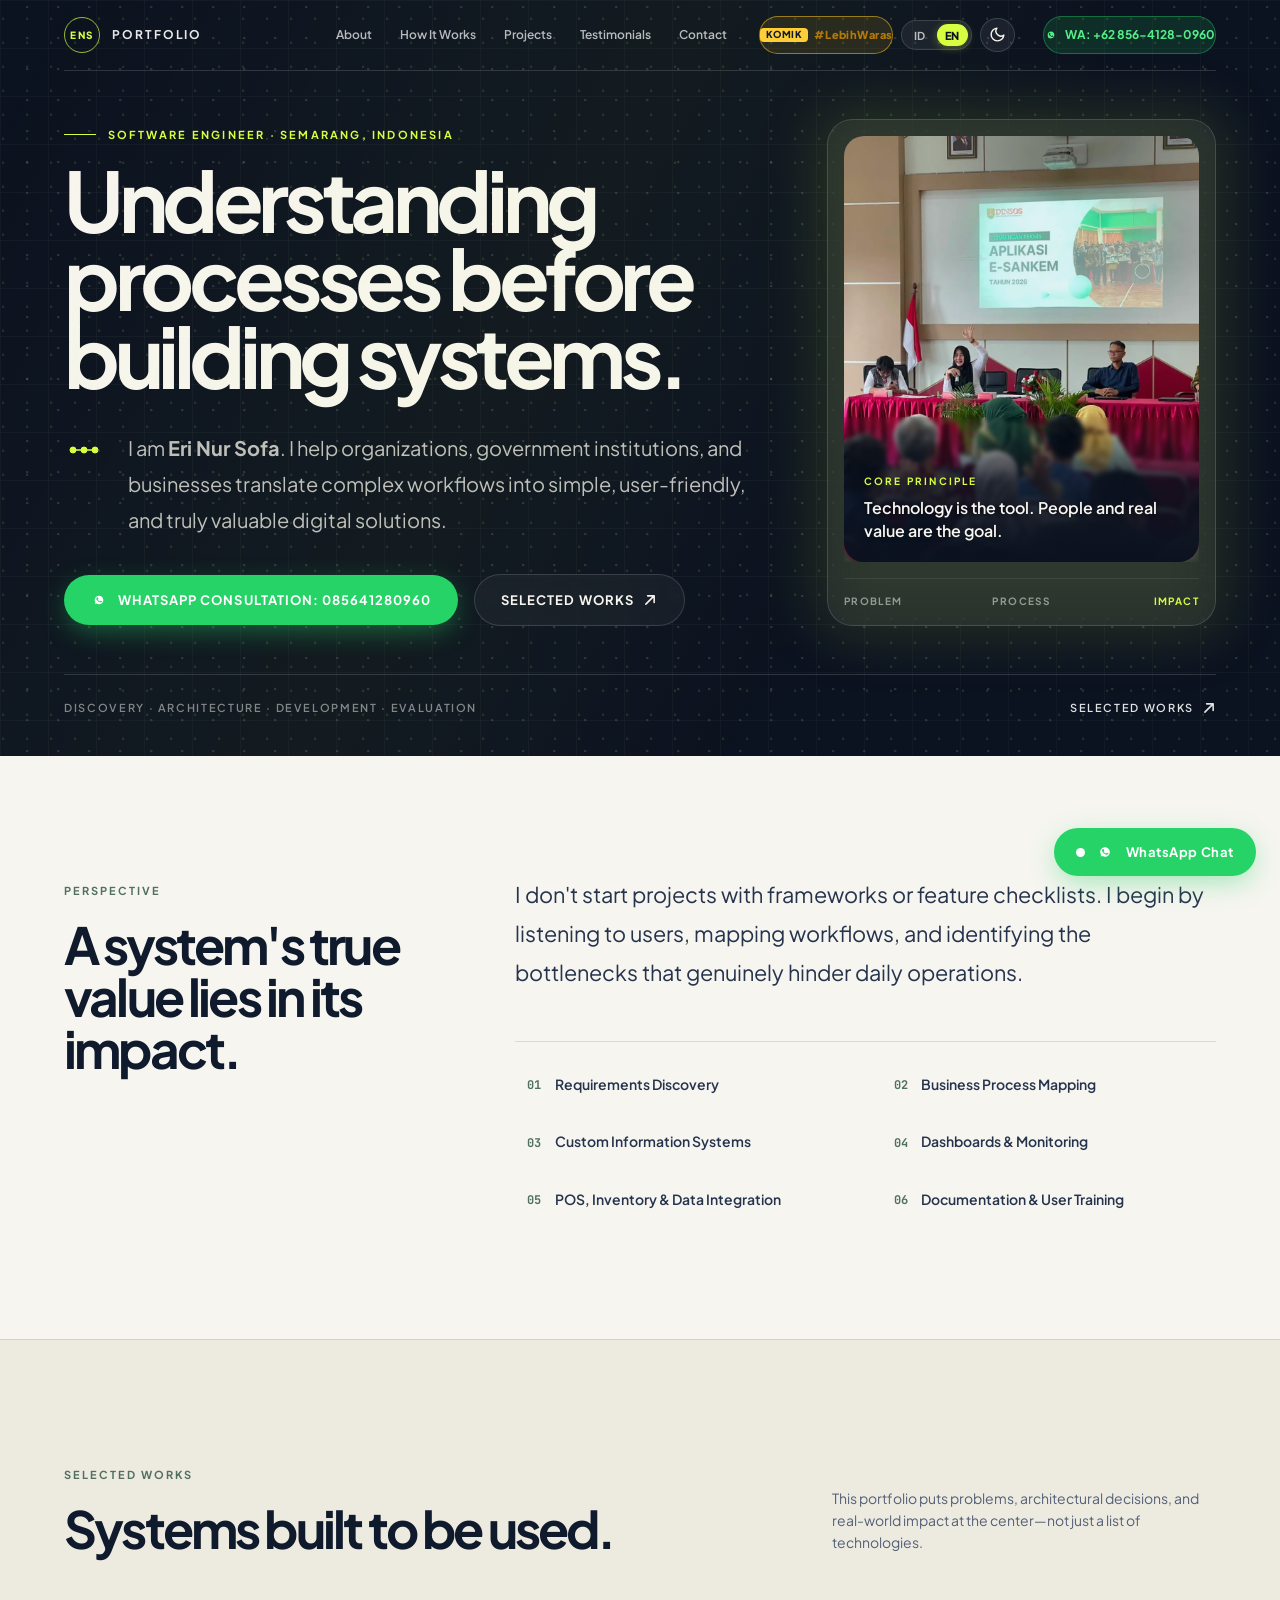
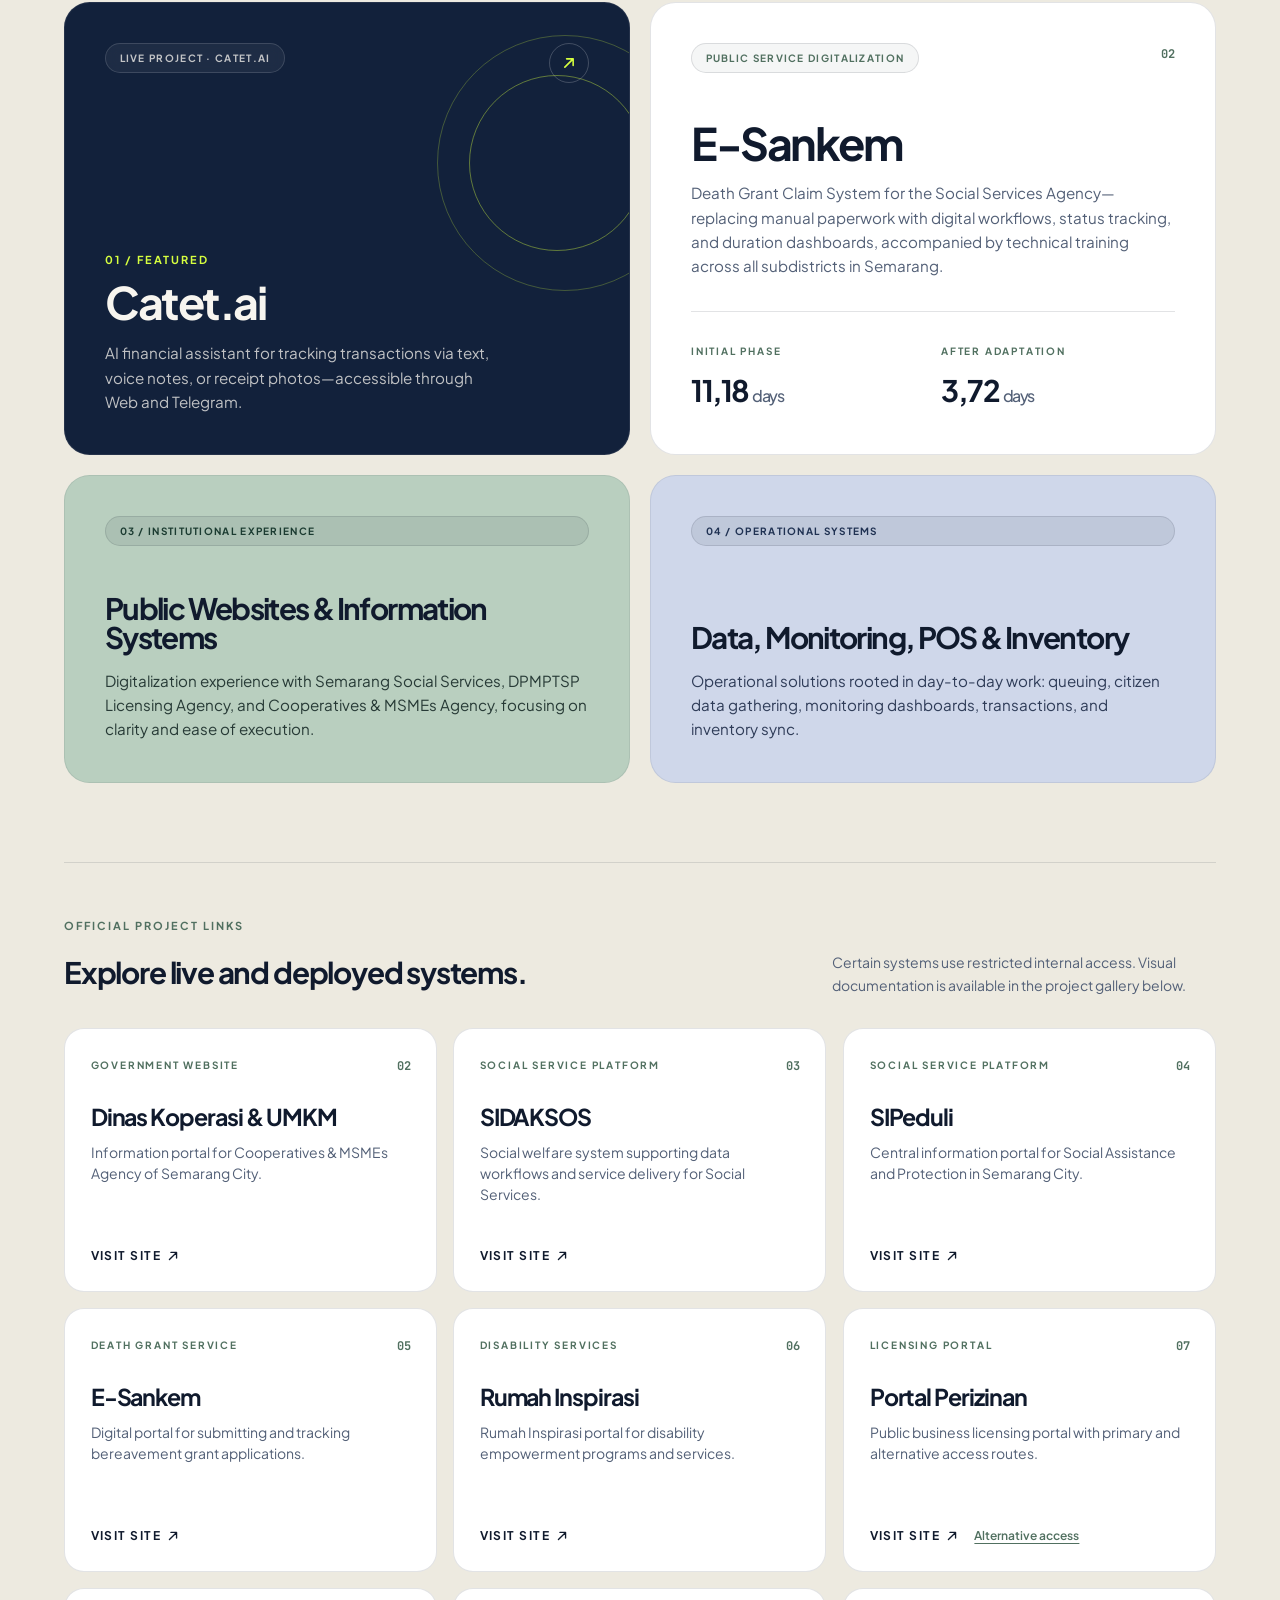
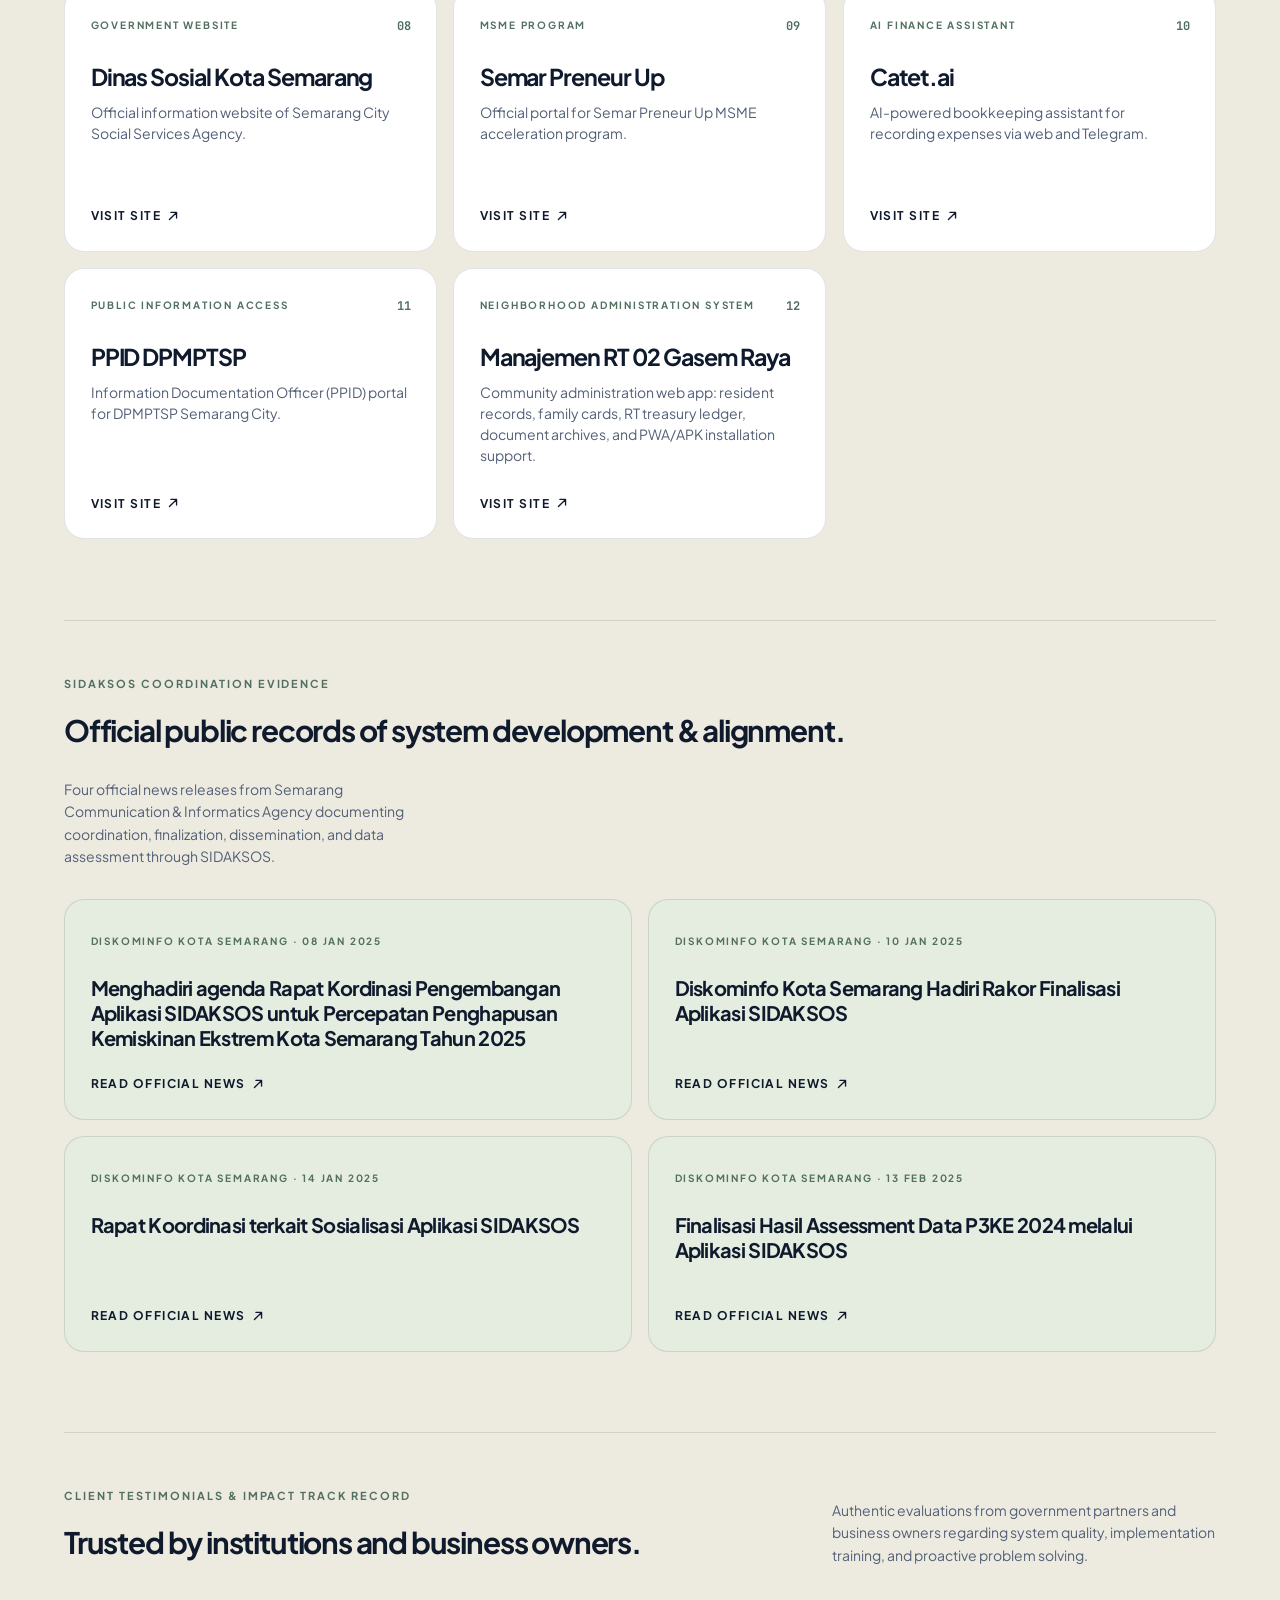
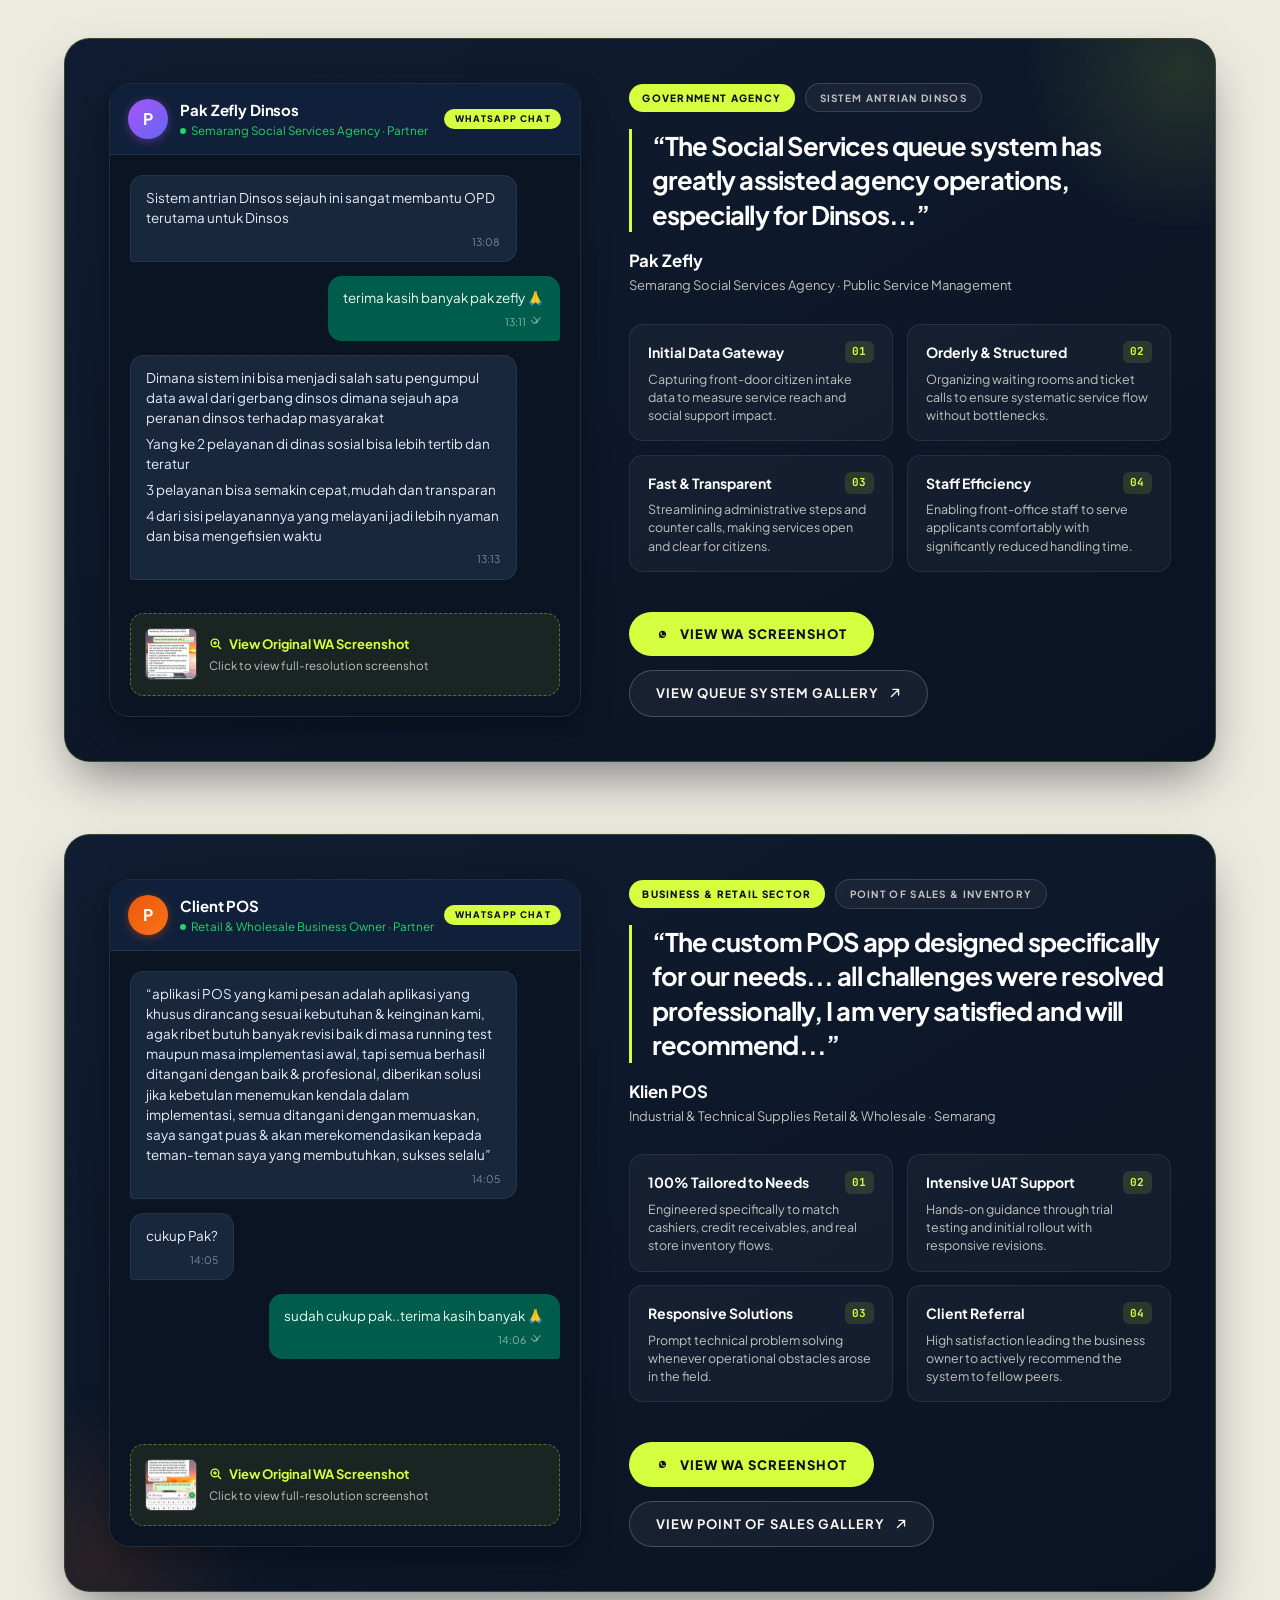
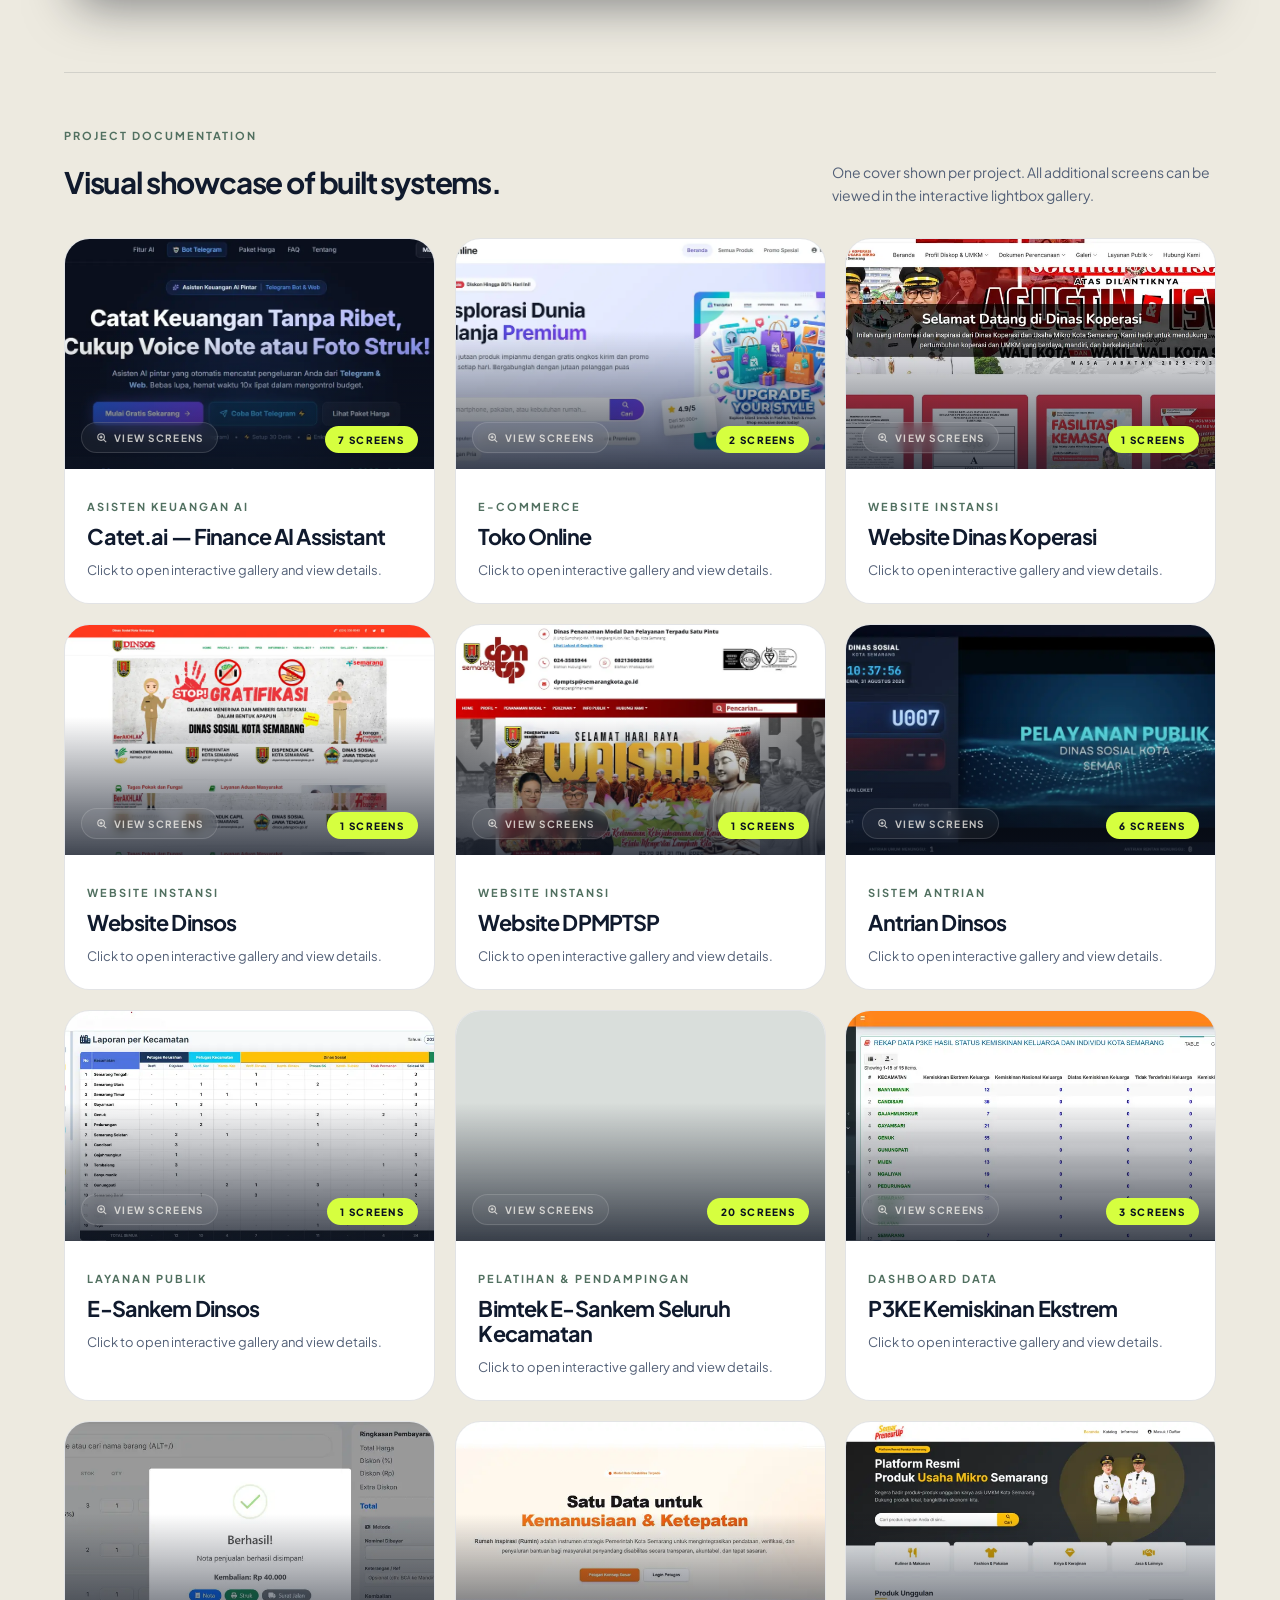
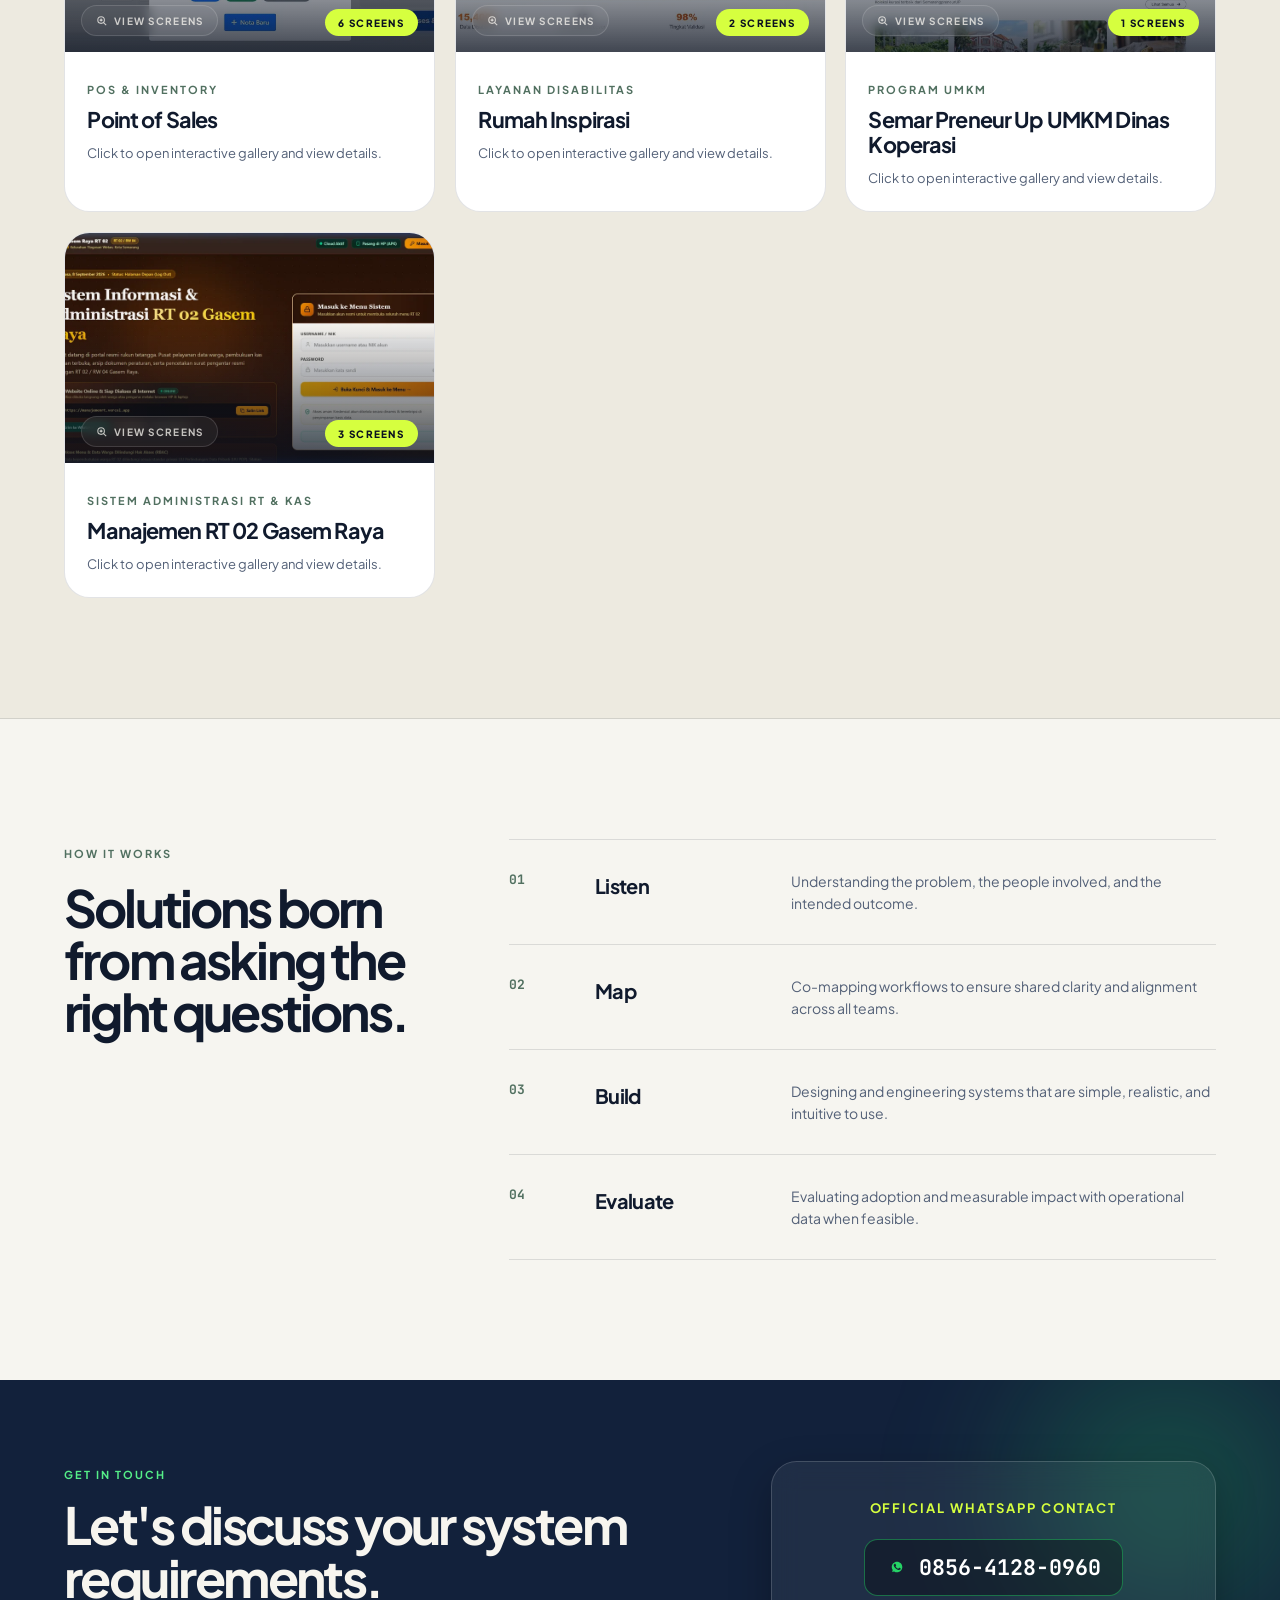
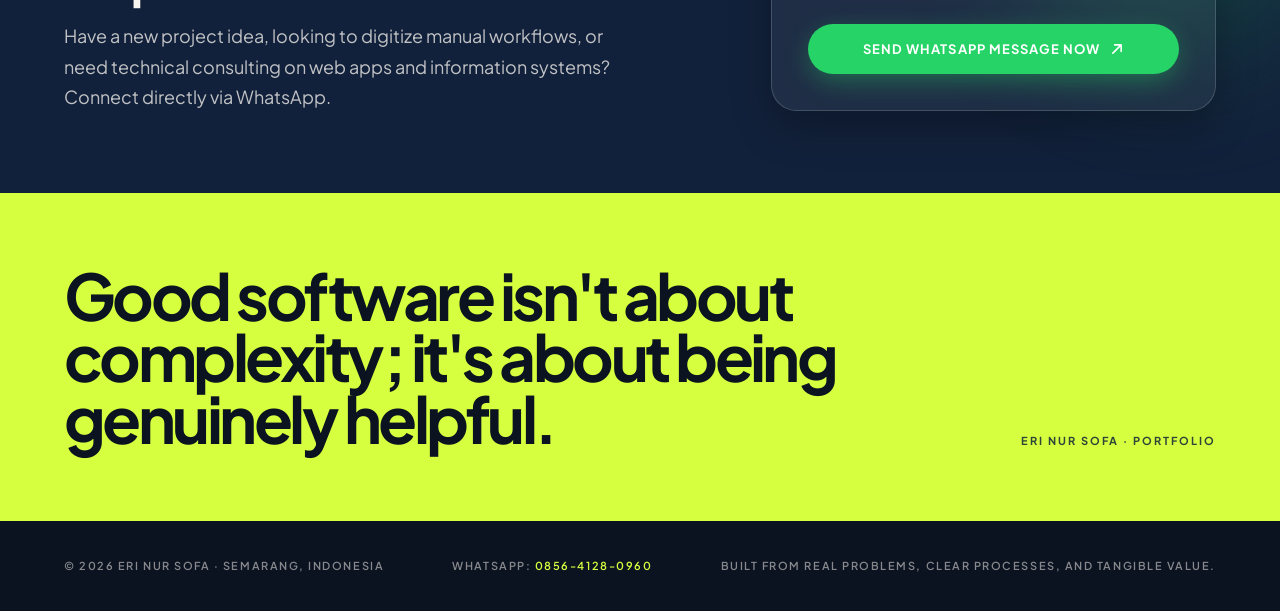
==== index.html @ 29d3915f "feat: tambahkan desain kedua tema komik editorial Si Mager x Si Waras dan navigasi switcher" ====
<!DOCTYPE html>
<html lang="id">
<head>
  <meta charset="UTF-8">
  <meta name="viewport" content="width=device-width, initial-scale=1.0">
  <title>Eri Nur Sofa — Portfolio | Software Engineer Semarang</title>
  <meta name="description" content="Portfolio Eri Nur Sofa — Software Engineer di Semarang. Membantu organisasi, instansi, dan pelaku usaha membangun sistem informasi, website publik, dashboard monitoring, dan POS.">
  <meta name="keywords" content="Eri Nur Sofa, Software Engineer Semarang, Web Developer Semarang, Sistem Informasi, Portofolio Developer, Konsultan IT Semarang">
  <meta name="author" content="Eri Nur Sofa">
  <meta name="robots" content="index, follow">
  <meta name="theme-color" content="#0b1220">
  <link rel="canonical" href="https://eri-portfolio.local/">
  <link rel="alternate" hreflang="id" href="https://eri-portfolio.local/">
  <link rel="alternate" hreflang="en" href="https://eri-portfolio.local/#lang-en">
  <link rel="alternate" hreflang="x-default" href="https://eri-portfolio.local/">
  
  <!-- Open Graph / Facebook / WhatsApp Preview -->
  <meta property="og:type" content="website">
  <meta property="og:site_name" content="Eri Nur Sofa Portfolio">
  <meta property="og:url" content="https://eri-portfolio.local/">
  <meta property="og:title" content="Eri Nur Sofa — Portfolio | Software Engineer Semarang">
  <meta property="og:description" content="Memahami proses sebelum membangun sistem. Solusi digital yang sederhana, realistis, dan bermanfaat.">
  <meta property="og:image" content="images/og-preview.png">
  <meta property="og:image:type" content="image/png">
  <meta property="og:image:width" content="1200">
  <meta property="og:image:height" content="630">
  <meta property="og:image:alt" content="Preview Portfolio Eri Nur Sofa — Software Engineer Semarang">
  <meta property="og:locale" content="id_ID">
  <meta property="og:locale:alternate" content="en_US">

  <!-- Twitter Card -->
  <meta name="twitter:card" content="summary_large_image">
  <meta name="twitter:title" content="Eri Nur Sofa — Portfolio | Software Engineer Semarang">
  <meta name="twitter:description" content="Memahami proses sebelum membangun sistem. Solusi digital yang sederhana, realistis, dan bermanfaat.">
  <meta name="twitter:image" content="images/og-preview.png">
  <meta name="twitter:image:alt" content="Preview Portfolio Eri Nur Sofa — Software Engineer Semarang">

  <!-- Favicon -->
  <link rel="icon" type="image/svg+xml" href="favicon.svg">

  <!-- Google Fonts: Plus Jakarta Sans & JetBrains Mono with font-display swap -->
  <link rel="preconnect" href="https://fonts.googleapis.com">
  <link rel="preconnect" href="https://fonts.gstatic.com" crossorigin>
  <link href="https://fonts.googleapis.com/css2?family=JetBrains+Mono:wght@500;600;700&family=Plus+Jakarta+Sans:ital,wght@0,400;0,500;0,600;0,700;0,800;1,400&display=swap" rel="stylesheet">
  
  <!-- Preload Critical Hero Image for Instant LCP -->
  <link rel="preload" as="image" href="images/projects/bimtek-esankem-2026-06-04-01.webp" fetchpriority="high">

  <!-- Schema.org JSON-LD Structured Data for High Ranking SEO & Local Pack -->
  <script type="application/ld+json">
  {
    "@context": "https://schema.org",
    "@graph": [
      {
        "@type": "Person",
        "@id": "https://eri-portfolio.local/#person",
        "name": "Eri Nur Sofa",
        "jobTitle": "Software Engineer",
        "telephone": "+6285641280960",
        "url": "https://eri-portfolio.local/",
        "image": "images/og-preview.png",
        "address": {
          "@type": "PostalAddress",
          "addressLocality": "Semarang",
          "addressRegion": "Jawa Tengah",
          "addressCountry": "ID"
        },
        "description": "Software engineer yang membantu organisasi, instansi, dan pelaku usaha menerjemahkan proses kerja menjadi solusi digital yang sederhana, mudah digunakan, dan bermanfaat.",
        "knowsAbout": [
          "Requirements Discovery",
          "Business Process Mapping",
          "Custom Information Systems",
          "Dashboards & Monitoring",
          "POS, Inventory & Data Integration",
          "Public Sector Digitalization"
        ]
      },
      {
        "@type": "ProfessionalService",
        "@id": "https://eri-portfolio.local/#service",
        "name": "Eri Nur Sofa — Software Engineer & IT Consultant",
        "url": "https://eri-portfolio.local/",
        "telephone": "+6285641280960",
        "priceRange": "$$",
        "address": {
          "@type": "PostalAddress",
          "addressLocality": "Semarang",
          "addressRegion": "Jawa Tengah",
          "addressCountry": "ID"
        },
        "geo": {
          "@type": "GeoCoordinates",
          "latitude": "-6.966667",
          "longitude": "110.416664"
        },
        "areaServed": [
          {
            "@type": "City",
            "name": "Semarang"
          },
          {
            "@type": "Country",
            "name": "Indonesia"
          }
        ],
        "hasOfferCatalog": {
          "@type": "OfferCatalog",
          "name": "Software Engineering Services",
          "itemListElement": [
            {
              "@type": "Offer",
              "itemOffered": {
                "@type": "Service",
                "name": "Custom Information Systems & Public Web Portals"
              }
            },
            {
              "@type": "Offer",
              "itemOffered": {
                "@type": "Service",
                "name": "Point of Sales & Inventory Management Systems"
              }
            },
            {
              "@type": "Offer",
              "itemOffered": {
                "@type": "Service",
                "name": "AI Integration & Workflow Automation"
              }
            }
          ]
        }
      }
    ]
  }
  </script>

  <!-- Stylesheet -->
  <link rel="stylesheet" href="css/style.css">
</head>
<body id="top">

  <!-- Accessibility Skip Link -->
  <a href="#main-content" class="skip-link">Lewati ke konten utama</a>

  <!-- Top Scroll Progress Bar -->
  <div id="scrollProgressBar" class="scroll-progress-bar" aria-hidden="true"></div>

  <!-- ========================================================================
       HERO SECTION
       ======================================================================== -->
  <header class="hero">
    <div class="hero-grain"></div>
    <div class="container">
      
      <!-- Top Navigation -->
      <div class="site-header">
        <a href="#top" class="brand" aria-label="Beranda Portfolio Eri Nur Sofa">
          <span class="brand-badge">ENS</span>
          <span class="brand-name">PORTFOLIO</span>
        </a>
        <nav class="nav-links" aria-label="Navigasi Utama">
          <a href="#tentang" data-i18n="nav.about">Tentang</a>
          <a href="#cara-kerja" data-i18n="nav.how">Cara kerja</a>
          <a href="#karya" data-i18n="nav.works">Karya</a>
          <a href="#testimoni" data-i18n="nav.testimonials">Testimoni</a>
          <a href="#kontak" data-i18n="nav.contact">Kontak</a>

          <!-- Header Controls: Language Switcher & Dark/Light Theme Toggle -->
          <div class="header-controls">
            <!-- Comic Edition Pill Link -->
            <a href="index2.html" class="comic-switch-pill" title="Beralih ke Desain Edisi Komik (#LebihWarasPakaiSistem)">
              <span class="comic-pill-badge">KOMIK</span>
              <span>#LebihWaras</span>
            </a>

            <!-- Language Switcher -->
            <div class="lang-switch-pill" role="group" aria-label="Pilihan Bahasa / Language Selection">
              <button type="button" class="lang-btn active" data-lang="id" aria-pressed="true" title="Bahasa Indonesia">ID</button>
              <button type="button" class="lang-btn" data-lang="en" aria-pressed="false" title="English">EN</button>
            </div>

            <!-- Theme Toggle Button -->
            <button type="button" id="themeToggleBtn" class="theme-toggle-btn" aria-label="Beralih ke mode gelap (Dark Mode)" title="Switch Theme">
              <svg width="17" height="17" viewBox="0 0 24 24" fill="none" stroke="currentColor" stroke-width="2" stroke-linecap="round" stroke-linejoin="round" aria-hidden="true">
                <path d="M21 12.79A9 9 0 1 1 11.21 3 7 7 0 0 0 21 12.79z"></path>
              </svg>
            </button>
          </div>

          <a href="https://wa.me/6285641280960?text=Halo%20Mas%20Eri%2C%20saya%20ingin%20berdiskusi%20tentang%20proyek." target="_blank" rel="noopener noreferrer" class="nav-wa-pill" aria-label="Chat WhatsApp 0856-4128-0960">
            <svg width="14" height="14" viewBox="0 0 24 24" fill="currentColor" aria-hidden="true">
              <path d="M12.031 6.172c-3.181 0-5.767 2.586-5.768 5.766-.001 1.298.38 2.27 1.019 3.287l-.582 2.128 2.182-.573c.976.58 2.028.928 3.149.929 3.182 0 5.767-2.587 5.768-5.766.001-3.187-2.575-5.771-5.768-5.771zm3.392 8.244c-.144.405-.837.774-1.17.824-.312.045-.694.067-2.127-.527-1.745-.724-2.883-2.493-2.97-2.609-.086-.115-.71-1.002-.71-1.921 0-.918.47-1.37.643-1.558.174-.187.378-.235.505-.235.127 0 .254.002.366.007.119.006.278-.045.435.333.16.386.549 1.341.597 1.439.048.098.08.213.016.34-.064.127-.096.206-.191.317-.095.112-.2.249-.286.334-.096.096-.196.2-.084.392.112.193.498.823 1.069 1.332.735.655 1.355.858 1.547.954.192.096.304.08.417-.048.112-.128.481-.56.609-.752.127-.193.255-.16.43-.096.175.064 1.112.524 1.303.62.191.096.318.143.366.223.048.079.048.461-.096.866z"/>
            </svg>
            <span class="nav-wa-text-full" data-i18n="nav.wa_full">WA: 0856-4128-0960</span>
            <span class="nav-wa-text-short" data-i18n="nav.wa_short">WA</span>
          </a>
        </nav>
      </div>

      <!-- Hero Main Content -->
      <div class="hero-grid">
        <div class="hero-content">
          <p class="hero-subtitle">
            <span class="hero-subtitle-line" aria-hidden="true"></span>
            <span data-i18n="hero.subtitle">Software engineer · Semarang, Indonesia</span>
          </p>
          <h1 class="hero-title" data-i18n="hero.title">
            Memahami proses sebelum membangun sistem.
          </h1>
          <div class="hero-lead-row">
            <svg class="dot-mark" viewBox="0 0 40 40" fill="none" stroke="currentColor" aria-hidden="true">
              <path d="M7 20h26" stroke-width="1.5" />
              <circle cx="9" cy="20" fill="currentColor" r="3" />
              <circle cx="20" cy="20" fill="currentColor" r="3" />
              <circle cx="31" cy="20" fill="currentColor" r="3" />
            </svg>
            <p class="hero-desc" data-i18n="hero.desc">
              Saya <strong>Eri Nur Sofa</strong>. Saya membantu organisasi, instansi, dan pelaku usaha
              menerjemahkan proses kerja menjadi solusi digital yang sederhana, mudah
              digunakan, dan benar-benar bermanfaat.
            </p>
          </div>

          <!-- CTAs -->
          <div class="hero-actions">
            <a href="https://wa.me/6285641280960?text=Halo%20Mas%20Eri%2C%20saya%20ingin%20konsultasi%20mengenai%20kebutuhan%20sistem%20aplikasi." target="_blank" rel="noopener noreferrer" class="btn btn-wa" aria-label="Konsultasi WhatsApp">
              <svg width="18" height="18" viewBox="0 0 24 24" fill="currentColor" aria-hidden="true">
                <path d="M12.031 6.172c-3.181 0-5.767 2.586-5.768 5.766-.001 1.298.38 2.27 1.019 3.287l-.582 2.128 2.182-.573c.976.58 2.028.928 3.149.929 3.182 0 5.767-2.587 5.768-5.766.001-3.187-2.575-5.771-5.768-5.771zm3.392 8.244c-.144.405-.837.774-1.17.824-.312.045-.694.067-2.127-.527-1.745-.724-2.883-2.493-2.97-2.609-.086-.115-.71-1.002-.71-1.921 0-.918.47-1.37.643-1.558.174-.187.378-.235.505-.235.127 0 .254.002.366.007.119.006.278-.045.435.333.16.386.549 1.341.597 1.439.048.098.08.213.016.34-.064.127-.096.206-.191.317-.095.112-.2.249-.286.334-.096.096-.196.2-.084.392.112.193.498.823 1.069 1.332.735.655 1.355.858 1.547.954.192.096.304.08.417-.048.112-.128.481-.56.609-.752.127-.193.255-.16.43-.096.175.064 1.112.524 1.303.62.191.096.318.143.366.223.048.079.048.461-.096.866z"/>
              </svg>
              <span data-i18n="hero.btn_wa">Konsultasi WhatsApp: 085641280960</span>
            </a>
            <a href="#karya" class="btn btn-outline">
              <span data-i18n="hero.btn_works">Pilihan Karya</span>
              <svg width="14" height="14" viewBox="0 0 16 16" fill="none" stroke="currentColor" stroke-width="1.8" aria-hidden="true">
                <path d="M3.25 12.75 12.75 3.25M5.25 3.25h7.5v7.5" stroke-linecap="round" stroke-linejoin="round"/>
              </svg>
            </a>
          </div>
        </div>

        <!-- Aside Principle Card -->
        <aside class="hero-aside">
          <div class="hero-glow"></div>
          <div class="hero-card">
            <div class="hero-card-img-wrapper">
              <img src="images/projects/bimtek-esankem-2026-06-04-01.webp" alt="Dokumentasi bimbingan teknis dan pendampingan implementasi sistem di kecamatan Kota Semarang" class="hero-card-img" width="400" height="480" fetchpriority="high">
              <div class="hero-card-overlay">
                <p class="hero-card-tag" data-i18n="hero.card_tag">Prinsip kerja</p>
                <p class="hero-card-quote" data-i18n="hero.card_quote">Teknologi adalah alat. Manusia dan manfaat adalah tujuan.</p>
              </div>
            </div>
            <div class="hero-card-footer">
              <span data-i18n="hero.card_footer_1">Masalah</span>
              <span data-i18n="hero.card_footer_2">Proses</span>
              <span data-i18n="hero.card_footer_3">Manfaat</span>
            </div>
          </div>
        </aside>
      </div>

      <!-- Hero Bottom Bar -->
      <div class="hero-bar">
        <span data-i18n="hero.bottom_bar">Discovery · Perancangan · Pengembangan · Evaluasi</span>
        <a href="#karya">
          <span data-i18n="hero.btn_works">Pilihan karya</span>
          <svg width="14" height="14" viewBox="0 0 16 16" fill="none" stroke="currentColor" stroke-width="1.8" aria-hidden="true">
            <path d="M3.25 12.75 12.75 3.25M5.25 3.25h7.5v7.5" stroke-linecap="round" stroke-linejoin="round"/>
          </svg>
        </a>
      </div>

    </div>
  </header>

  <main id="main-content">
    <!-- ========================================================================
         TENTANG SECTION
         ======================================================================== -->
    <section id="tentang" class="section-about">
      <div class="container">
        <div class="about-grid">
          <div class="reveal">
            <span class="eyebrow" data-i18n="about.eyebrow">Cara pandang</span>
            <h2 class="section-title" data-i18n="about.title">Nilai sistem ada pada manfaatnya.</h2>
          </div>
          <div class="reveal delay-100">
            <p class="about-lead" data-i18n="about.lead">
              Saya tidak memulai proyek dari framework atau daftar fitur. Saya memulai dengan
              mendengarkan pengguna, memahami alur kerja, dan mencari titik yang benar-benar
              menghambat pekerjaan.
            </p>
            <div class="disciplines-grid">
              <div class="discipline-item">
                <span class="discipline-num">01</span>
                <span class="discipline-text" data-i18n="about.d1">Discovery kebutuhan</span>
              </div>
              <div class="discipline-item">
                <span class="discipline-num">02</span>
                <span class="discipline-text" data-i18n="about.d2">Pemetaan proses bisnis</span>
              </div>
              <div class="discipline-item">
                <span class="discipline-num">03</span>
                <span class="discipline-text" data-i18n="about.d3">Sistem informasi custom</span>
              </div>
              <div class="discipline-item">
                <span class="discipline-num">04</span>
                <span class="discipline-text" data-i18n="about.d4">Dashboard & monitoring</span>
              </div>
              <div class="discipline-item">
                <span class="discipline-num">05</span>
                <span class="discipline-text" data-i18n="about.d5">POS, inventory & integrasi data</span>
              </div>
              <div class="discipline-item">
                <span class="discipline-num">06</span>
                <span class="discipline-text" data-i18n="about.d6">Dokumentasi & pendampingan</span>
              </div>
            </div>
          </div>
        </div>
      </div>
    </section>

    <!-- ========================================================================
         KARYA SECTION
         ======================================================================== -->
    <section id="karya" class="section-karya">
      <div class="container">
        
        <!-- Section Header -->
        <div class="karya-header reveal">
          <div>
            <span class="eyebrow" data-i18n="works.eyebrow">Pilihan karya</span>
            <h2 class="section-title" data-i18n="works.title">Sistem untuk dipakai.</h2>
          </div>
          <p class="karya-header-desc" data-i18n="works.desc">
            Portofolio ini menempatkan masalah, keputusan, dan dampak sebagai cerita utama—bukan
            sekadar daftar teknologi.
          </p>
        </div>

        <!-- Featured 4 Cards -->
        <div class="featured-grid">
          
          <!-- 01 Catet.ai -->
          <a href="https://finance-ai-assistant-wine.vercel.app" target="_blank" rel="noopener noreferrer" class="card-catet reveal">
            <div class="catet-circle-1" aria-hidden="true"></div>
            <div class="catet-circle-2" aria-hidden="true"></div>
            <div style="display: flex; justify-content: space-between; align-items: flex-start; z-index: 2;">
              <span class="tag tag-dark" data-i18n="works.card1_tag">Live project · Catet.ai</span>
              <span class="arrow-circle" aria-hidden="true">
                <svg width="14" height="14" viewBox="0 0 16 16" fill="none" stroke="currentColor" stroke-width="1.8">
                  <path d="M3.25 12.75 12.75 3.25M5.25 3.25h7.5v7.5" stroke-linecap="round" stroke-linejoin="round"/>
                </svg>
              </span>
            </div>
            <div style="z-index: 2; margin-top: 4rem;">
              <span class="eyebrow eyebrow-dark" style="margin-bottom: 0.75rem;">01 / Featured</span>
              <h3 class="card-title">Catet.ai</h3>
              <p style="margin-top: 1rem; color: var(--text-white-muted); font-size: 0.95rem; line-height: 1.6; max-width: 24rem;" data-i18n="works.card1_desc">
                Asisten keuangan AI untuk mencatat transaksi melalui teks, suara, atau foto
                struk—tersedia melalui web dan Telegram.
              </p>
            </div>
          </a>

          <!-- 02 E-Sankem -->
          <article class="card-esankem reveal delay-100">
            <div style="display: flex; justify-content: space-between; align-items: flex-start;">
              <span class="tag tag-light" data-i18n="works.card2_tag">Digitalisasi layanan publik</span>
              <span class="discipline-num">02</span>
            </div>
            <div style="margin-top: 3rem;">
              <h3 class="card-title">E-Sankem</h3>
              <p style="margin-top: 1rem; color: var(--text-dark-muted); font-size: 0.95rem; line-height: 1.6; max-width: 32rem;" data-i18n="works.card2_desc">
                Sistem Santunan Kematian untuk Dinas Sosial—mengganti perpindahan berkas manual
                dengan alur digital, pemantauan status, dan dashboard durasi layanan. Implementasi
                juga didampingi bimbingan teknis untuk seluruh kecamatan di Kota Semarang.
              </p>
            </div>
            <div class="stats-grid">
              <div>
                <p class="eyebrow" style="font-size: 0.625rem;" data-i18n="works.card2_stat1_label">Masa awal</p>
                <p class="stat-val">11,18 <span class="stat-unit" data-i18n="works.card2_stat1_unit">hari</span></p>
              </div>
              <div>
                <p class="eyebrow" style="font-size: 0.625rem;" data-i18n="works.card2_stat2_label">Setelah adaptasi</p>
                <p class="stat-val">3,72 <span class="stat-unit" data-i18n="works.card2_stat2_unit">hari</span></p>
              </div>
            </div>
          </article>

          <!-- 03 Institutional -->
          <article class="card-green reveal delay-200">
            <span class="tag tag-green" data-i18n="works.card3_tag">03 / Pengalaman institusional</span>
            <div style="margin-top: 3rem;">
              <h3 class="card-title" style="font-size: 1.85rem;" data-i18n="works.card3_title">Website & sistem informasi publik</h3>
              <p class="card-green-desc" data-i18n="works.card3_desc">
                Pengalaman digitalisasi bersama Dinas Sosial Kota Semarang, DPMPTSP, dan Dinas
                Koperasi dengan perhatian pada informasi yang jelas serta proses yang mudah
                dijalankan.
              </p>
            </div>
          </article>

          <!-- 04 Operational -->
          <article class="card-blue reveal delay-300">
            <span class="tag tag-blue" data-i18n="works.card4_tag">04 / Sistem operasional</span>
            <div style="margin-top: 3rem;">
              <h3 class="card-title" style="font-size: 1.85rem;" data-i18n="works.card4_title">Data, monitoring, POS & inventory</h3>
              <p class="card-blue-desc" data-i18n="works.card4_desc">
                Ruang kerja yang berangkat dari proses sehari-hari: antrean, pendataan, dashboard
                monitoring, transaksi, stok, dan integrasi data.
              </p>
            </div>
          </article>

        </div>

        <!-- Official Links Grid -->
        <div class="sub-section">
          <div class="karya-header reveal">
            <div>
              <span class="eyebrow" data-i18n="official.eyebrow">Tautan proyek resmi</span>
              <h3 style="font-size: 1.85rem; font-weight: 700; margin-top: 0.75rem; letter-spacing: -0.04em;" data-i18n="official.title">
                Kunjungi sistem yang telah dipublikasikan.
              </h3>
            </div>
            <p class="karya-header-desc" data-i18n="official.desc">
              Sebagian sistem menggunakan pembatasan akses. Bukti visualnya tersedia pada dokumentasi proyek di bawah.
            </p>
          </div>

          <div class="projects-grid">
            
            <article class="project-item reveal">
              <div>
                <div style="display: flex; justify-content: space-between;">
                  <span class="eyebrow" style="font-size: 0.625rem;" data-i18n="official.p1_tag">Website instansi</span>
                  <span class="discipline-num">02</span>
                </div>
                <h4 class="project-item-title">Dinas Koperasi & UMKM</h4>
                <p class="project-item-desc" data-i18n="official.p1_desc">Website informasi Dinas Koperasi dan UMKM Kota Semarang.</p>
              </div>
              <div class="project-links">
                <a href="https://diskopumkm.semarangkota.go.id/" target="_blank" rel="noopener noreferrer" class="link-btn">
                  <span data-i18n="official.open_site">Buka situs</span>
                  <svg width="12" height="12" viewBox="0 0 16 16" fill="none" stroke="currentColor" stroke-width="1.8" aria-hidden="true">
                    <path d="M3.25 12.75 12.75 3.25M5.25 3.25h7.5v7.5" stroke-linecap="round" stroke-linejoin="round"/>
                  </svg>
                </a>
              </div>
            </article>

            <article class="project-item reveal delay-100">
              <div>
                <div style="display: flex; justify-content: space-between;">
                  <span class="eyebrow" style="font-size: 0.625rem;" data-i18n="official.p2_tag">Platform layanan sosial</span>
                  <span class="discipline-num">03</span>
                </div>
                <h4 class="project-item-title">SIDAKSOS</h4>
                <p class="project-item-desc" data-i18n="official.p2_desc">Sistem layanan sosial yang mendukung proses dan informasi Dinas Sosial.</p>
              </div>
              <div class="project-links">
                <a href="https://sidaksos.semarangkota.go.id" target="_blank" rel="noopener noreferrer" class="link-btn">
                  <span data-i18n="official.open_site">Buka situs</span>
                  <svg width="12" height="12" viewBox="0 0 16 16" fill="none" stroke="currentColor" stroke-width="1.8" aria-hidden="true">
                    <path d="M3.25 12.75 12.75 3.25M5.25 3.25h7.5v7.5" stroke-linecap="round" stroke-linejoin="round"/>
                  </svg>
                </a>
              </div>
            </article>

            <article class="project-item reveal delay-200">
              <div>
                <div style="display: flex; justify-content: space-between;">
                  <span class="eyebrow" style="font-size: 0.625rem;" data-i18n="official.p3_tag">Sistem layanan sosial</span>
                  <span class="discipline-num">04</span>
                </div>
                <h4 class="project-item-title">SIPeduli</h4>
                <p class="project-item-desc" data-i18n="official.p3_desc">Portal Sistem Informasi Pelayanan dan Perlindungan Sosial Kota Semarang untuk akses layanan sosial utama.</p>
              </div>
              <div class="project-links">
                <a href="https://sosialmenyapa.semarangkota.go.id" target="_blank" rel="noopener noreferrer" class="link-btn">
                  <span data-i18n="official.open_site">Buka situs</span>
                  <svg width="12" height="12" viewBox="0 0 16 16" fill="none" stroke="currentColor" stroke-width="1.8" aria-hidden="true">
                    <path d="M3.25 12.75 12.75 3.25M5.25 3.25h7.5v7.5" stroke-linecap="round" stroke-linejoin="round"/>
                  </svg>
                </a>
              </div>
            </article>

            <article class="project-item reveal">
              <div>
                <div style="display: flex; justify-content: space-between;">
                  <span class="eyebrow" style="font-size: 0.625rem;" data-i18n="official.p4_tag">Layanan santunan kematian</span>
                  <span class="discipline-num">05</span>
                </div>
                <h4 class="project-item-title">E-Sankem</h4>
                <p class="project-item-desc" data-i18n="official.p4_desc">Portal pengajuan dan pemantauan Santunan Kematian secara digital.</p>
              </div>
              <div class="project-links">
                <a href="https://sidaksos.semarangkota.go.id/sankem" target="_blank" rel="noopener noreferrer" class="link-btn">
                  <span data-i18n="official.open_site">Buka situs</span>
                  <svg width="12" height="12" viewBox="0 0 16 16" fill="none" stroke="currentColor" stroke-width="1.8" aria-hidden="true">
                    <path d="M3.25 12.75 12.75 3.25M5.25 3.25h7.5v7.5" stroke-linecap="round" stroke-linejoin="round"/>
                  </svg>
                </a>
              </div>
            </article>

            <article class="project-item reveal delay-100">
              <div>
                <div style="display: flex; justify-content: space-between;">
                  <span class="eyebrow" style="font-size: 0.625rem;" data-i18n="official.p5_tag">Layanan disabilitas</span>
                  <span class="discipline-num">06</span>
                </div>
                <h4 class="project-item-title">Rumah Inspirasi</h4>
                <p class="project-item-desc" data-i18n="official.p5_desc">Portal Rumah Inspirasi Penyandang Disabilitas.</p>
              </div>
              <div class="project-links">
                <a href="https://sidaksos.semarangkota.go.id/rumahinspirasi" target="_blank" rel="noopener noreferrer" class="link-btn">
                  <span data-i18n="official.open_site">Buka situs</span>
                  <svg width="12" height="12" viewBox="0 0 16 16" fill="none" stroke="currentColor" stroke-width="1.8" aria-hidden="true">
                    <path d="M3.25 12.75 12.75 3.25M5.25 3.25h7.5v7.5" stroke-linecap="round" stroke-linejoin="round"/>
                  </svg>
                </a>
              </div>
            </article>

            <article class="project-item reveal delay-200">
              <div>
                <div style="display: flex; justify-content: space-between;">
                  <span class="eyebrow" style="font-size: 0.625rem;" data-i18n="official.p6_tag">Layanan perizinan</span>
                  <span class="discipline-num">07</span>
                </div>
                <h4 class="project-item-title">Portal Perizinan</h4>
                <p class="project-item-desc" data-i18n="official.p6_desc">Portal layanan perizinan dengan jalur akses utama dan alternatif.</p>
              </div>
              <div class="project-links">
                <a href="https://izin.semarangkota.go.id/" target="_blank" rel="noopener noreferrer" class="link-btn">
                  <span data-i18n="official.open_site">Buka situs</span>
                  <svg width="12" height="12" viewBox="0 0 16 16" fill="none" stroke="currentColor" stroke-width="1.8" aria-hidden="true">
                    <path d="M3.25 12.75 12.75 3.25M5.25 3.25h7.5v7.5" stroke-linecap="round" stroke-linejoin="round"/>
                  </svg>
                </a>
                <a href="https://izin.semarangkota.go.id:7777/" target="_blank" rel="noopener noreferrer" class="link-alt" data-i18n="official.alt_access">Akses alternatif</a>
              </div>
            </article>

            <article class="project-item reveal">
              <div>
                <div style="display: flex; justify-content: space-between;">
                  <span class="eyebrow" style="font-size: 0.625rem;" data-i18n="official.p7_tag">Website instansi</span>
                  <span class="discipline-num">08</span>
                </div>
                <h4 class="project-item-title">Dinas Sosial Kota Semarang</h4>
                <p class="project-item-desc" data-i18n="official.p7_desc">Website informasi Dinas Sosial Kota Semarang.</p>
              </div>
              <div class="project-links">
                <a href="https://dinsos.semarangkota.go.id/" target="_blank" rel="noopener noreferrer" class="link-btn">
                  <span data-i18n="official.open_site">Buka situs</span>
                  <svg width="12" height="12" viewBox="0 0 16 16" fill="none" stroke="currentColor" stroke-width="1.8" aria-hidden="true">
                    <path d="M3.25 12.75 12.75 3.25M5.25 3.25h7.5v7.5" stroke-linecap="round" stroke-linejoin="round"/>
                  </svg>
                </a>
              </div>
            </article>

            <article class="project-item reveal delay-100">
              <div>
                <div style="display: flex; justify-content: space-between;">
                  <span class="eyebrow" style="font-size: 0.625rem;" data-i18n="official.p8_tag">Program UMKM</span>
                  <span class="discipline-num">09</span>
                </div>
                <h4 class="project-item-title">Semar Preneur Up</h4>
                <p class="project-item-desc" data-i18n="official.p8_desc">Halaman program Semar Preneur Up milik Dinas Koperasi dan UMKM Kota Semarang.</p>
              </div>
              <div class="project-links">
                <a href="https://diskopumkm.semarangkota.go.id/semar-preneur-up/" target="_blank" rel="noopener noreferrer" class="link-btn">
                  <span data-i18n="official.open_site">Buka situs</span>
                  <svg width="12" height="12" viewBox="0 0 16 16" fill="none" stroke="currentColor" stroke-width="1.8" aria-hidden="true">
                    <path d="M3.25 12.75 12.75 3.25M5.25 3.25h7.5v7.5" stroke-linecap="round" stroke-linejoin="round"/>
                  </svg>
                </a>
              </div>
            </article>

            <article class="project-item reveal delay-200">
              <div>
                <div style="display: flex; justify-content: space-between;">
                  <span class="eyebrow" style="font-size: 0.625rem;" data-i18n="official.p9_tag">Asisten keuangan AI</span>
                  <span class="discipline-num">10</span>
                </div>
                <h4 class="project-item-title">Catet.ai</h4>
                <p class="project-item-desc" data-i18n="official.p9_desc">Asisten keuangan berbasis AI untuk pencatatan transaksi melalui web dan Telegram.</p>
              </div>
              <div class="project-links">
                <a href="https://finance-ai-assistant-wine.vercel.app" target="_blank" rel="noopener noreferrer" class="link-btn">
                  <span data-i18n="official.open_site">Buka situs</span>
                  <svg width="12" height="12" viewBox="0 0 16 16" fill="none" stroke="currentColor" stroke-width="1.8" aria-hidden="true">
                    <path d="M3.25 12.75 12.75 3.25M5.25 3.25h7.5v7.5" stroke-linecap="round" stroke-linejoin="round"/>
                  </svg>
                </a>
              </div>
            </article>

            <article class="project-item reveal">
              <div>
                <div style="display: flex; justify-content: space-between;">
                  <span class="eyebrow" style="font-size: 0.625rem;" data-i18n="official.p10_tag">Keterbukaan informasi</span>
                  <span class="discipline-num">11</span>
                </div>
                <h4 class="project-item-title">PPID DPMPTSP</h4>
                <p class="project-item-desc" data-i18n="official.p10_desc">Portal Pejabat Pengelola Informasi dan Dokumentasi (PPID) DPMPTSP Kota Semarang.</p>
              </div>
              <div class="project-links">
                <a href="https://izin.semarangkota.go.id/ppid/index.php?r=site%2Fhome" target="_blank" rel="noopener noreferrer" class="link-btn">
                  <span data-i18n="official.open_site">Buka situs</span>
                  <svg width="12" height="12" viewBox="0 0 16 16" fill="none" stroke="currentColor" stroke-width="1.8" aria-hidden="true">
                    <path d="M3.25 12.75 12.75 3.25M5.25 3.25h7.5v7.5" stroke-linecap="round" stroke-linejoin="round"/>
                  </svg>
                </a>
              </div>
            </article>

            <article class="project-item reveal delay-100">
              <div>
                <div style="display: flex; justify-content: space-between;">
                  <span class="eyebrow" style="font-size: 0.625rem;" data-i18n="official.p11_tag">Sistem administrasi warga</span>
                  <span class="discipline-num">12</span>
                </div>
                <h4 class="project-item-title">Manajemen RT 02 Gasem Raya</h4>
                <p class="project-item-desc" data-i18n="official.p11_desc">Aplikasi Sistem Informasi RT: data warga, kartu keluarga, pembukuan kas keuangan RT, arsip dokumen, dan dukungan instalasi PWA/APK.</p>
              </div>
              <div class="project-links">
                <a href="https://manajemenrt.vercel.app/" target="_blank" rel="noopener noreferrer" class="link-btn">
                  <span data-i18n="official.open_site">Buka situs</span>
                  <svg width="12" height="12" viewBox="0 0 16 16" fill="none" stroke="currentColor" stroke-width="1.8" aria-hidden="true">
                    <path d="M3.25 12.75 12.75 3.25M5.25 3.25h7.5v7.5" stroke-linecap="round" stroke-linejoin="round"/>
                  </svg>
                </a>
              </div>
            </article>

          </div>
        </div>

        <!-- SIDAKSOS Evidence News Grid -->
        <div class="sub-section">
          <div class="karya-header reveal">
            <div>
              <span class="eyebrow" data-i18n="sidaksos.eyebrow">Dokumentasi koordinasi SIDAKSOS</span>
              <h3 style="font-size: 1.85rem; font-weight: 700; margin-top: 0.75rem; letter-spacing: -0.04em;" data-i18n="sidaksos.title">
                Bukti publik pengembangan dan penyelarasan sistem.
              </h3>
            </div>
            <p class="karya-header-desc" data-i18n="sidaksos.desc">
              Empat berita resmi Diskominfo Kota Semarang yang mendokumentasikan rapat pengembangan, finalisasi, sosialisasi, dan assessment data melalui SIDAKSOS.
            </p>
          </div>

          <div class="evidence-grid">
            <a href="https://diskominfo.semarangkota.go.id/berita/menghadiri-agenda-rapat-kordinasi-pengembangan-aplikasi-sidaksos-untuk-percepatan-penghapusan-kemiskinan-ekstrem-kota-semarang-tahun-2025" target="_blank" rel="noopener noreferrer" class="evidence-card reveal">
              <div>
                <span class="eyebrow" style="font-size: 0.625rem;">Diskominfo Kota Semarang · 08 Jan 2025</span>
                <h4 class="evidence-title">Menghadiri agenda Rapat Kordinasi Pengembangan Aplikasi SIDAKSOS untuk Percepatan Penghapusan Kemiskinan Ekstrem Kota Semarang Tahun 2025</h4>
              </div>
              <span class="link-btn" style="margin-top: 1.5rem;">
                <span data-i18n="sidaksos.open_news">Buka berita resmi</span>
                <svg width="12" height="12" viewBox="0 0 16 16" fill="none" stroke="currentColor" stroke-width="1.8" aria-hidden="true">
                  <path d="M3.25 12.75 12.75 3.25M5.25 3.25h7.5v7.5" stroke-linecap="round" stroke-linejoin="round"/>
                </svg>
              </span>
            </a>

            <a href="https://diskominfo.semarangkota.go.id/berita/diskominfo-kota-semarang-hadiri-rakor-finalisasi-aplikasi-sidaksos" target="_blank" rel="noopener noreferrer" class="evidence-card reveal delay-100">
              <div>
                <span class="eyebrow" style="font-size: 0.625rem;">Diskominfo Kota Semarang · 10 Jan 2025</span>
                <h4 class="evidence-title">Diskominfo Kota Semarang Hadiri Rakor Finalisasi Aplikasi SIDAKSOS</h4>
              </div>
              <span class="link-btn" style="margin-top: 1.5rem;">
                <span data-i18n="sidaksos.open_news">Buka berita resmi</span>
                <svg width="12" height="12" viewBox="0 0 16 16" fill="none" stroke="currentColor" stroke-width="1.8" aria-hidden="true">
                  <path d="M3.25 12.75 12.75 3.25M5.25 3.25h7.5v7.5" stroke-linecap="round" stroke-linejoin="round"/>
                </svg>
              </span>
            </a>

            <a href="https://diskominfo.semarangkota.go.id/berita/rapat-koordinasi-terkait-sosialisasi-aplikasi-sidaksos" target="_blank" rel="noopener noreferrer" class="evidence-card reveal">
              <div>
                <span class="eyebrow" style="font-size: 0.625rem;">Diskominfo Kota Semarang · 14 Jan 2025</span>
                <h4 class="evidence-title">Rapat Koordinasi terkait Sosialisasi Aplikasi SIDAKSOS</h4>
              </div>
              <span class="link-btn" style="margin-top: 1.5rem;">
                <span data-i18n="sidaksos.open_news">Buka berita resmi</span>
                <svg width="12" height="12" viewBox="0 0 16 16" fill="none" stroke="currentColor" stroke-width="1.8" aria-hidden="true">
                  <path d="M3.25 12.75 12.75 3.25M5.25 3.25h7.5v7.5" stroke-linecap="round" stroke-linejoin="round"/>
                </svg>
              </span>
            </a>

            <a href="https://diskominfo.semarangkota.go.id/berita/finalisasi-hasil-assessment-data-p3ke-2024-melalui-aplikasi-sidaksos" target="_blank" rel="noopener noreferrer" class="evidence-card reveal delay-100">
              <div>
                <span class="eyebrow" style="font-size: 0.625rem;">Diskominfo Kota Semarang · 13 Feb 2025</span>
                <h4 class="evidence-title">Finalisasi Hasil Assessment Data P3KE 2024 melalui Aplikasi SIDAKSOS</h4>
              </div>
              <span class="link-btn" style="margin-top: 1.5rem;">
                <span data-i18n="sidaksos.open_news">Buka berita resmi</span>
                <svg width="12" height="12" viewBox="0 0 16 16" fill="none" stroke="currentColor" stroke-width="1.8" aria-hidden="true">
                  <path d="M3.25 12.75 12.75 3.25M5.25 3.25h7.5v7.5" stroke-linecap="round" stroke-linejoin="round"/>
                </svg>
              </span>
            </a>
          </div>
        </div>

        <!-- Testimonial / Real Impact Section -->
        <div class="sub-section" id="testimoni">
          <div class="karya-header reveal">
            <div>
              <span class="eyebrow" data-i18n="testimonials.eyebrow">Testimoni & Rekam Jejak Dampak</span>
              <h3 style="font-size: 1.85rem; font-weight: 700; margin-top: 0.75rem; letter-spacing: -0.04em;" data-i18n="testimonials.title">
                Kepercayaan dari instansi dan pelaku usaha.
              </h3>
            </div>
            <p class="karya-header-desc" data-i18n="testimonials.desc">
              Evaluasi autentik dari mitra pemerintah maupun pemilik usaha terkait kualitas sistem, pendampingan implementasi, dan penyelesaian masalah.
            </p>
          </div>

          <div class="testimonials-wrapper">
            
            <!-- Card 01: Pak Zefly (Dinas Sosial) -->
            <div class="testimonial-card reveal">
              <div class="testimonial-glow" aria-hidden="true"></div>
              <div class="testimonial-grid">
                
                <!-- Left: Simulated WhatsApp Chat & Visual Evidence -->
                <div class="testimonial-chat-box">
                  <div class="chat-header">
                    <div class="chat-user-meta">
                      <div class="chat-avatar" aria-hidden="true">P</div>
                      <div>
                        <h4 class="chat-user-name">Pak Zefly Dinsos</h4>
                        <p class="chat-user-status">
                          <span class="chat-status-dot" aria-hidden="true"></span>
                          <span data-i18n="testimonials.zefly_chat_status">Dinas Sosial Kota Semarang · Mitra</span>
                        </p>
                      </div>
                    </div>
                    <span class="tag tag-lime" style="font-size: 0.5625rem; padding: 0.35rem 0.65rem;">WhatsApp Chat</span>
                  </div>

                  <div class="chat-body">
                    <div class="bubble bubble-received">
                      <p>Sistem antrian Dinsos sejauh ini sangat membantu OPD terutama untuk Dinsos</p>
                      <span class="bubble-time">13:08</span>
                    </div>

                    <div class="bubble bubble-sent">
                      <p>terima kasih banyak pak zefly 🙏</p>
                      <span class="bubble-time">
                        13:11
                        <svg width="14" height="14" viewBox="0 0 16 16" fill="currentColor" aria-hidden="true" style="display: inline-block; vertical-align: middle;">
                          <path d="M12.354 4.354a.5.5 0 0 0-.708-.708L5 10.293 1.854 7.146a.5.5 0 1 0-.708.708l3.5 3.5a.5.5 0 0 0 .708 0l7-7zm-4 4-1.646 1.646a.5.5 0 0 0 .708.708l2-2a.5.5 0 0 0 0-.708l-5-5a.5.5 0 1 0-.708.708L8.354 8.354z"/>
                        </svg>
                      </span>
                    </div>

                    <div class="bubble bubble-received">
                      <p style="margin-bottom: 0.35rem;">Dimana sistem ini bisa menjadi salah satu pengumpul data awal dari gerbang dinsos dimana sejauh apa peranan dinsos terhadap masyarakat</p>
                      <p style="margin-bottom: 0.35rem;">Yang ke 2 pelayanan di dinas sosial bisa lebih tertib dan teratur</p>
                      <p style="margin-bottom: 0.35rem;">3 pelayanan bisa semakin cepat,mudah dan transparan</p>
                      <p>4 dari sisi pelayanannya yang melayani jadi lebih nyaman dan bisa mengefisien waktu</p>
                      <span class="bubble-time">13:13</span>
                    </div>

                    <!-- Quick Trigger to Open Real Screenshot -->
                    <div class="chat-screenshot-trigger" data-open-gallery="Antrian Dinsos" data-gallery-slide="5" role="button" tabindex="0" aria-label="Buka screenshot asli testimoni WhatsApp di galeri">
                      <img src="images/projects/thumbs/testimoni-antrian-dinsos-pak-zefly.webp" alt="Thumbnail testimoni WhatsApp Pak Zefly" class="chat-thumb-preview" loading="lazy" width="52" height="52">
                      <div class="chat-trigger-text">
                        <p class="chat-trigger-title">
                          <svg width="14" height="20" viewBox="0 0 20 20" fill="none" stroke="currentColor" stroke-width="2" aria-hidden="true">
                            <circle cx="8.5" cy="8.5" r="5.5"></circle>
                            <path d="m13 13 4 4M6 8.5h5"></path>
                            <path d="M8.5 6v5"></path>
                          </svg>
                          <span data-i18n="testimonials.view_ss_card">Lihat Tangkapan Layar Asli WA</span>
                        </p>
                        <p class="chat-trigger-sub" data-i18n="testimonials.view_ss_sub">Klik untuk membuka screenshot resolusi penuh</p>
                      </div>
                    </div>
                  </div>
                </div>

                <!-- Right: Profile, Quote & 4 Key Impact Points -->
                <div class="testimonial-content">
                  <div>
                    <div class="testimonial-header-badge-row">
                      <span class="tag tag-lime" data-i18n="testimonials.inst_badge">Instansi Pemerintah</span>
                      <span class="tag tag-dark">Sistem Antrian Dinsos</span>
                    </div>

                    <blockquote class="testimonial-quote-lead" data-i18n="testimonials.zefly_quote">
                      “Sistem antrian Dinsos sejauh ini sangat membantu OPD terutama untuk Dinsos...”
                    </blockquote>

                    <div class="testimonial-author-meta">
                      <div>
                        <h4 class="author-name">Pak Zefly</h4>
                        <p class="author-title" data-i18n="testimonials.zefly_role">Dinas Sosial Kota Semarang · Manajemen Pelayanan Publik</p>
                      </div>
                    </div>
                  </div>

                  <!-- 4 Impact Pillars -->
                  <div class="testimonial-impact-grid">
                    <div class="testimonial-impact-card">
                      <div class="impact-header-row">
                        <h5 class="impact-card-title" data-i18n="testimonials.zefly_imp1_title">Pintu Data Awal</h5>
                        <span class="impact-badge-num">01</span>
                      </div>
                      <p class="impact-card-desc" data-i18n="testimonials.zefly_imp1_desc">
                        Pengumpul data awal di gerbang Dinsos untuk menganalisis jangkauan dan peranan layanan ke masyarakat.
                      </p>
                    </div>

                    <div class="testimonial-impact-card">
                      <div class="impact-header-row">
                        <h5 class="impact-card-title" data-i18n="testimonials.zefly_imp2_title">Tertib & Teratur</h5>
                        <span class="impact-badge-num">02</span>
                      </div>
                      <p class="impact-card-desc" data-i18n="testimonials.zefly_imp2_desc">
                        Menata antrean ruang tunggu agar penanganan warga lebih terstruktur tanpa tumpang tindih.
                      </p>
                    </div>

                    <div class="testimonial-impact-card">
                      <div class="impact-header-row">
                        <h5 class="impact-card-title" data-i18n="testimonials.zefly_imp3_title">Cepat & Transparan</h5>
                        <span class="impact-badge-num">03</span>
                      </div>
                      <p class="impact-card-desc" data-i18n="testimonials.zefly_imp3_desc">
                        Proses administrasi dan pemanggilan loket menjadi jauh lebih mudah, cepat, dan transparan.
                      </p>
                    </div>

                    <div class="testimonial-impact-card">
                      <div class="impact-header-row">
                        <h5 class="impact-card-title" data-i18n="testimonials.zefly_imp4_title">Efisiensi Petugas</h5>
                        <span class="impact-badge-num">04</span>
                      </div>
                      <p class="impact-card-desc" data-i18n="testimonials.zefly_imp4_desc">
                        Petugas loket melayani pemohon dengan lebih nyaman dan waktu pelayanan jauh lebih efisien.
                      </p>
                    </div>
                  </div>

                  <!-- Action Buttons -->
                  <div class="testimonial-actions-row">
                    <button type="button" class="btn btn-testimonial-primary" data-open-gallery="Antrian Dinsos" data-gallery-slide="5" aria-label="Buka screenshot testimoni WA resolusi penuh">
                      <svg width="15" height="15" viewBox="0 0 24 24" fill="currentColor" aria-hidden="true">
                        <path d="M12.031 6.172c-3.181 0-5.767 2.586-5.768 5.766-.001 1.298.38 2.27 1.019 3.287l-.582 2.128 2.182-.573c.976.58 2.028.928 3.149.929 3.182 0 5.767-2.587 5.768-5.766.001-3.187-2.575-5.771-5.768-5.771zm3.392 8.244c-.144.405-.837.774-1.17.824-.312.045-.694.067-2.127-.527-1.745-.724-2.883-2.493-2.97-2.609-.086-.115-.71-1.002-.71-1.921 0-.918.47-1.37.643-1.558.174-.187.378-.235.505-.235.127 0 .254.002.366.007.119.006.278-.045.435.333.16.386.549 1.341.597 1.439.048.098.08.213.016.34-.064.127-.096.206-.191.317-.095.112-.2.249-.286.334-.096.096-.196.2-.084.392.112.193.498.823 1.069 1.332.735.655 1.355.858 1.547.954.192.096.304.08.417-.048.112-.128.481-.56.609-.752.127-.193.255-.16.43-.096.175.064 1.112.524 1.303.62.191.096.318.143.366.223.048.079.048.461-.096.866z"/>
                      </svg>
                      <span data-i18n="testimonials.open_ss">Buka Screenshot WA</span>
                    </button>

                    <button type="button" class="btn btn-testimonial-secondary" data-open-gallery="Antrian Dinsos" data-gallery-slide="0" aria-label="Lihat seluruh galeri sistem antrian dinsos">
                      <span data-i18n="testimonials.view_gallery_dinsos">Lihat Galeri Antrian Dinsos</span>
                      <svg width="12" height="12" viewBox="0 0 16 16" fill="none" stroke="currentColor" stroke-width="1.8" aria-hidden="true">
                        <path d="M3.25 12.75 12.75 3.25M5.25 3.25h7.5v7.5" stroke-linecap="round" stroke-linejoin="round"/>
                      </svg>
                    </button>
                  </div>
                </div>

              </div>
            </div>

            <!-- Card 02: Klien POS (Point of Sales & Inventory) -->
            <div class="testimonial-card reveal delay-100">
              <div class="testimonial-glow" aria-hidden="true" style="top: auto; bottom: -8rem; right: auto; left: -8rem; background: radial-gradient(circle, rgba(249, 115, 22, 0.12) 0%, transparent 70%);"></div>
              <div class="testimonial-grid">
                
                <!-- Left: Simulated WhatsApp Chat & Visual Evidence -->
                <div class="testimonial-chat-box">
                  <div class="chat-header">
                    <div class="chat-user-meta">
                      <div class="chat-avatar chat-avatar-orange" aria-hidden="true">P</div>
                      <div>
                        <h4 class="chat-user-name">Client POS</h4>
                        <p class="chat-user-status">
                          <span class="chat-status-dot" aria-hidden="true"></span>
                          <span data-i18n="testimonials.pos_chat_status">Pelaku Usaha Retail & Grosir · Mitra</span>
                        </p>
                      </div>
                    </div>
                    <span class="tag tag-lime" style="font-size: 0.5625rem; padding: 0.35rem 0.65rem;">WhatsApp Chat</span>
                  </div>

                  <div class="chat-body">
                    <div class="bubble bubble-received">
                      <p>“aplikasi POS yang kami pesan adalah aplikasi yang khusus dirancang sesuai kebutuhan & keinginan kami, agak ribet butuh banyak revisi baik di masa running test maupun masa implementasi awal, tapi semua berhasil ditangani dengan baik & profesional, diberikan solusi jika kebetulan menemukan kendala dalam implementasi, semua ditangani dengan memuaskan, saya sangat puas & akan merekomendasikan kepada teman-teman saya yang membutuhkan, sukses selalu”</p>
                      <span class="bubble-time">14:05</span>
                    </div>

                    <div class="bubble bubble-received" style="max-width: 45%;">
                      <p>cukup Pak?</p>
                      <span class="bubble-time">14:05</span>
                    </div>

                    <div class="bubble bubble-sent">
                      <p>sudah cukup pak..terima kasih banyak 🙏</p>
                      <span class="bubble-time">
                        14:06
                        <svg width="14" height="14" viewBox="0 0 16 16" fill="currentColor" aria-hidden="true" style="display: inline-block; vertical-align: middle;">
                          <path d="M12.354 4.354a.5.5 0 0 0-.708-.708L5 10.293 1.854 7.146a.5.5 0 1 0-.708.708l3.5 3.5a.5.5 0 0 0 .708 0l7-7zm-4 4-1.646 1.646a.5.5 0 0 0 .708.708l2-2a.5.5 0 0 0 0-.708l-5-5a.5.5 0 1 0-.708.708L8.354 8.354z"/>
                        </svg>
                      </span>
                    </div>

                    <!-- Quick Trigger to Open Real Screenshot -->
                    <div class="chat-screenshot-trigger" data-open-gallery="Point of Sales" data-gallery-slide="5" role="button" tabindex="0" aria-label="Buka screenshot asli testimoni WhatsApp POS di galeri">
                      <img src="images/projects/thumbs/testimoni-pos-client.webp" alt="Thumbnail testimoni WhatsApp Klien POS" class="chat-thumb-preview" loading="lazy" width="52" height="52">
                      <div class="chat-trigger-text">
                        <p class="chat-trigger-title">
                          <svg width="14" height="20" viewBox="0 0 20 20" fill="none" stroke="currentColor" stroke-width="2" aria-hidden="true">
                            <circle cx="8.5" cy="8.5" r="5.5"></circle>
                            <path d="m13 13 4 4M6 8.5h5"></path>
                            <path d="M8.5 6v5"></path>
                          </svg>
                          <span data-i18n="testimonials.view_ss_card">Lihat Tangkapan Layar Asli WA</span>
                        </p>
                        <p class="chat-trigger-sub" data-i18n="testimonials.view_ss_sub">Klik untuk membuka screenshot resolusi penuh</p>
                      </div>
                    </div>
                  </div>
                </div>

                <!-- Right: Profile, Quote & 4 Key Impact Points -->
                <div class="testimonial-content">
                  <div>
                    <div class="testimonial-header-badge-row">
                      <span class="tag tag-lime" data-i18n="testimonials.biz_badge">Sektor Bisnis & Retail</span>
                      <span class="tag tag-dark">Point of Sales & Inventory</span>
                    </div>

                    <blockquote class="testimonial-quote-lead" data-i18n="testimonials.pos_quote">
                      “Aplikasi POS khusus sesuai kebutuhan kami... semua kendala berhasil ditangani dengan baik & profesional, saya sangat puas & akan merekomendasikan...”
                    </blockquote>

                    <div class="testimonial-author-meta">
                      <div>
                        <h4 class="author-name">Klien POS</h4>
                        <p class="author-title" data-i18n="testimonials.pos_role">Pelaku Usaha Retail & Grosir Alat Teknik · Semarang</p>
                      </div>
                    </div>
                  </div>

                  <!-- 4 Impact Pillars -->
                  <div class="testimonial-impact-grid">
                    <div class="testimonial-impact-card">
                      <div class="impact-header-row">
                        <h5 class="impact-card-title" data-i18n="testimonials.pos_imp1_title">100% Sesuai Kebutuhan</h5>
                        <span class="impact-badge-num">01</span>
                      </div>
                      <p class="impact-card-desc" data-i18n="testimonials.pos_imp1_desc">
                        Sistem dirancang khusus mengikuti proses kasir, hutang piutang, dan stok riil toko.
                      </p>
                    </div>

                    <div class="testimonial-impact-card">
                      <div class="impact-header-row">
                        <h5 class="impact-card-title" data-i18n="testimonials.pos_imp2_title">Pendampingan UAT</h5>
                        <span class="impact-badge-num">02</span>
                      </div>
                      <p class="impact-card-desc" data-i18n="testimonials.pos_imp2_desc">
                        Masa uji coba (running test) dan implementasi awal didampingi serta direvisi hingga tuntas.
                      </p>
                    </div>

                    <div class="testimonial-impact-card">
                      <div class="impact-header-row">
                        <h5 class="impact-card-title" data-i18n="testimonials.pos_imp3_title">Solusi Responsif</h5>
                        <span class="impact-badge-num">03</span>
                      </div>
                      <p class="impact-card-desc" data-i18n="testimonials.pos_imp3_desc">
                        Setiap kendala operasional lapangan langsung diberikan solusi teknis yang memuaskan.
                      </p>
                    </div>

                    <div class="testimonial-impact-card">
                      <div class="impact-header-row">
                        <h5 class="impact-card-title" data-i18n="testimonials.pos_imp4_title">Rekomendasi Mitra</h5>
                        <span class="impact-badge-num">04</span>
                      </div>
                      <p class="impact-card-desc" data-i18n="testimonials.pos_imp4_desc">
                        Kepuasan tinggi yang mendorong klien merekomendasikan sistem kepada sesama pemilik usaha.
                      </p>
                    </div>
                  </div>

                  <!-- Action Buttons -->
                  <div class="testimonial-actions-row">
                    <button type="button" class="btn btn-testimonial-primary" data-open-gallery="Point of Sales" data-gallery-slide="5" aria-label="Buka screenshot testimoni WA POS resolusi penuh">
                      <svg width="15" height="15" viewBox="0 0 24 24" fill="currentColor" aria-hidden="true">
                        <path d="M12.031 6.172c-3.181 0-5.767 2.586-5.768 5.766-.001 1.298.38 2.27 1.019 3.287l-.582 2.128 2.182-.573c.976.58 2.028.928 3.149.929 3.182 0 5.767-2.587 5.768-5.766.001-3.187-2.575-5.771-5.768-5.771zm3.392 8.244c-.144.405-.837.774-1.17.824-.312.045-.694.067-2.127-.527-1.745-.724-2.883-2.493-2.97-2.609-.086-.115-.71-1.002-.71-1.921 0-.918.47-1.37.643-1.558.174-.187.378-.235.505-.235.127 0 .254.002.366.007.119.006.278-.045.435.333.16.386.549 1.341.597 1.439.048.098.08.213.016.34-.064.127-.096.206-.191.317-.095.112-.2.249-.286.334-.096.096-.196.2-.084.392.112.193.498.823 1.069 1.332.735.655 1.355.858 1.547.954.192.096.304.08.417-.048.112-.128.481-.56.609-.752.127-.193.255-.16.43-.096.175.064 1.112.524 1.303.62.191.096.318.143.366.223.048.079.048.461-.096.866z"/>
                      </svg>
                      <span data-i18n="testimonials.open_ss">Buka Screenshot WA</span>
                    </button>

                    <button type="button" class="btn btn-testimonial-secondary" data-open-gallery="Point of Sales" data-gallery-slide="0" aria-label="Lihat seluruh galeri sistem point of sales">
                      <span data-i18n="testimonials.view_gallery_pos">Lihat Galeri Point of Sales</span>
                      <svg width="12" height="12" viewBox="0 0 16 16" fill="none" stroke="currentColor" stroke-width="1.8" aria-hidden="true">
                        <path d="M3.25 12.75 12.75 3.25M5.25 3.25h7.5v7.5" stroke-linecap="round" stroke-linejoin="round"/>
                      </svg>
                    </button>
                  </div>
                </div>

              </div>
            </div>

          </div>
        </div>

        <!-- Screenshot Gallery Grid (Populated by js/script.js) -->
        <div class="sub-section">
          <div class="karya-header reveal">
            <div>
              <span class="eyebrow" data-i18n="gallery.eyebrow">Dokumentasi proyek</span>
              <h3 style="font-size: 1.85rem; font-weight: 700; margin-top: 0.75rem; letter-spacing: -0.04em;" data-i18n="gallery.title">
                Bukti visual dari sistem yang telah dibangun.
              </h3>
            </div>
            <p class="karya-header-desc" data-i18n="gallery.desc">
              Satu cover ditampilkan untuk setiap proyek. Semua screenshot lain dapat dilihat saat galeri interaktif dibuka.
            </p>
          </div>

          <div id="galleryGrid" class="gallery-grid">
            <!-- Dynamically populated by js/script.js -->
          </div>
        </div>

      </div>
    </section>

    <!-- ========================================================================
         CARA KERJA SECTION
         ======================================================================== -->
    <section id="cara-kerja" class="section-steps">
      <div class="container">
        <div class="steps-grid">
          <div class="reveal">
            <span class="eyebrow" data-i18n="steps.eyebrow">Cara kerja</span>
            <h2 class="section-title" data-i18n="steps.title">Solusi yang lahir dari pertanyaan yang tepat.</h2>
          </div>
          <ol class="steps-list">
            <li class="step-item reveal">
              <span class="step-num">01</span>
              <h3 class="step-title" data-i18n="steps.s1_title">Dengarkan</h3>
              <p class="step-text" data-i18n="steps.s1_desc">Memahami masalah, orang yang terlibat, dan hasil yang ingin dicapai.</p>
            </li>
            <li class="step-item reveal delay-100">
              <span class="step-num">02</span>
              <h3 class="step-title" data-i18n="steps.s2_title">Petakan</h3>
              <p class="step-text" data-i18n="steps.s2_desc">Menyusun alur kerja bersama agar semua pihak memiliki pemahaman yang sama.</p>
            </li>
            <li class="step-item reveal delay-200">
              <span class="step-num">03</span>
              <h3 class="step-title" data-i18n="steps.s3_title">Bangun</h3>
              <p class="step-text" data-i18n="steps.s3_desc">Merancang dan mengembangkan sistem yang sederhana, realistis, dan mudah dipakai.</p>
            </li>
            <li class="step-item reveal delay-300">
              <span class="step-num">04</span>
              <h3 class="step-title" data-i18n="steps.s4_title">Pelajari</h3>
              <p class="step-text" data-i18n="steps.s4_desc">Mengevaluasi manfaat implementasi dengan data ketika kondisi proyek memungkinkan.</p>
            </li>
          </ol>
        </div>
      </div>
    </section>

    <!-- ========================================================================
         KONTAK / WHATSAPP CTA SECTION
         ======================================================================== -->
    <section id="kontak" class="section-contact-wa">
      <div class="contact-wa-glow" aria-hidden="true"></div>
      <div class="container">
        <div class="contact-wa-grid">
          <div class="reveal">
            <span class="eyebrow" style="color: #55ef88;" data-i18n="contact.eyebrow">Hubungi Saya</span>
            <h2 class="contact-wa-title" style="margin-top: 0.75rem;" data-i18n="contact.title">
              Mari diskusikan kebutuhan sistem Anda.
            </h2>
            <p class="contact-wa-desc" data-i18n="contact.desc">
              Punya ide proyek baru, ingin mendigitalkan proses manual, atau butuh konsultasi teknis seputar sistem informasi dan aplikasi web? Silakan hubungi langsung melalui WhatsApp.
            </p>
          </div>

          <div class="contact-card-box reveal delay-100">
            <p style="font-size: 0.8125rem; font-weight: 700; text-transform: uppercase; letter-spacing: 0.15em; color: var(--accent-lime);" data-i18n="contact.card_label">
              WhatsApp Kontak Resmi
            </p>
            <div class="wa-number-badge">
              <svg width="22" height="22" viewBox="0 0 24 24" fill="#25d366" aria-hidden="true">
                <path d="M12.031 6.172c-3.181 0-5.767 2.586-5.768 5.766-.001 1.298.38 2.27 1.019 3.287l-.582 2.128 2.182-.573c.976.58 2.028.928 3.149.929 3.182 0 5.767-2.587 5.768-5.766.001-3.187-2.575-5.771-5.768-5.771zm3.392 8.244c-.144.405-.837.774-1.17.824-.312.045-.694.067-2.127-.527-1.745-.724-2.883-2.493-2.97-2.609-.086-.115-.71-1.002-.71-1.921 0-.918.47-1.37.643-1.558.174-.187.378-.235.505-.235.127 0 .254.002.366.007.119.006.278-.045.435.333.16.386.549 1.341.597 1.439.048.098.08.213.016.34-.064.127-.096.206-.191.317-.095.112-.2.249-.286.334-.096.096-.196.2-.084.392.112.193.498.823 1.069 1.332.735.655 1.355.858 1.547.954.192.096.304.08.417-.048.112-.128.481-.56.609-.752.127-.193.255-.16.43-.096.175.064 1.112.524 1.303.62.191.096.318.143.366.223.048.079.048.461-.096.866z"/>
              </svg>
              0856-4128-0960
            </div>
            <a href="https://wa.me/6285641280960?text=Halo%20Mas%20Eri%2C%20saya%20tertarik%20untuk%20konsultasi%20proyek." target="_blank" rel="noopener noreferrer" class="btn btn-wa" style="width: 100%;" aria-label="Kirim Pesan WhatsApp">
              <span data-i18n="contact.card_btn">Kirim Pesan WhatsApp Sekarang</span>
              <svg width="14" height="14" viewBox="0 0 16 16" fill="none" stroke="currentColor" stroke-width="1.8" aria-hidden="true">
                <path d="M3.25 12.75 12.75 3.25M5.25 3.25h7.5v7.5" stroke-linecap="round" stroke-linejoin="round"/>
              </svg>
            </a>
          </div>
        </div>
      </div>
    </section>

    <!-- ========================================================================
         QUOTE BANNER
         ======================================================================== -->
    <section class="section-quote">
      <div class="container">
        <div class="quote-flex reveal">
          <p class="quote-text" data-i18n="quote.text">
            Software yang baik bukan yang paling rumit, melainkan yang benar-benar membantu.
          </p>
          <span class="quote-author">
            Eri Nur Sofa · Portfolio
          </span>
        </div>
      </div>
    </section>
  </main>

  <!-- ========================================================================
       FOOTER
       ======================================================================== -->
  <footer class="site-footer">
    <div class="container">
      <div class="footer-flex">
        <span>© <span id="currentYear">2026</span> <span data-i18n="footer.rights">Eri Nur Sofa · Semarang, Indonesia</span></span>
        <span>WhatsApp: <a href="https://wa.me/6285641280960" target="_blank" rel="noopener noreferrer" style="color: var(--accent-lime);" aria-label="Chat WhatsApp 0856-4128-0960">0856-4128-0960</a></span>
        <span data-i18n="footer.tagline">Dibangun dari masalah nyata, proses yang jelas, dan manfaat.</span>
      </div>
    </div>
  </footer>

  <!-- ========================================================================
       FLOATING ACTIONS (WHATSAPP FAB + BACK TO TOP)
       ======================================================================== -->
  <div class="floating-actions-container">
    <button id="backToTopBtn" class="back-to-top-btn" type="button" aria-label="Kembali ke atas">
      <svg width="18" height="18" viewBox="0 0 20 20" fill="none" stroke="currentColor" stroke-width="2" aria-hidden="true">
        <path d="m4.5 12.5 5.5-5.5 5.5 5.5" stroke-linecap="round" stroke-linejoin="round"/>
      </svg>
    </button>
    <a href="https://wa.me/6285641280960?text=Halo%20Mas%20Eri%2C%20saya%20ingin%20berdiskusi%20tentang%20proyek." target="_blank" rel="noopener noreferrer" class="floating-wa-btn" aria-label="Chat WhatsApp 085641280960">
      <span class="wa-pulse-dot" aria-hidden="true"></span>
      <svg width="20" height="20" viewBox="0 0 24 24" fill="currentColor" aria-hidden="true">
        <path d="M12.031 6.172c-3.181 0-5.767 2.586-5.768 5.766-.001 1.298.38 2.27 1.019 3.287l-.582 2.128 2.182-.573c.976.58 2.028.928 3.149.929 3.182 0 5.767-2.587 5.768-5.766.001-3.187-2.575-5.771-5.768-5.771zm3.392 8.244c-.144.405-.837.774-1.17.824-.312.045-.694.067-2.127-.527-1.745-.724-2.883-2.493-2.97-2.609-.086-.115-.71-1.002-.71-1.921 0-.918.47-1.37.643-1.558.174-.187.378-.235.505-.235.127 0 .254.002.366.007.119.006.278-.045.435.333.16.386.549 1.341.597 1.439.048.098.08.213.016.34-.064.127-.096.206-.191.317-.095.112-.2.249-.286.334-.096.096-.196.2-.084.392.112.193.498.823 1.069 1.332.735.655 1.355.858 1.547.954.192.096.304.08.417-.048.112-.128.481-.56.609-.752.127-.193.255-.16.43-.096.175.064 1.112.524 1.303.62.191.096.318.143.366.223.048.079.048.461-.096.866z"/>
      </svg>
      <span data-i18n="contact.floating_wa">Chat WhatsApp</span>
    </a>
  </div>

  <!-- ========================================================================
       INTERACTIVE LIGHTBOX MODAL DIALOG
       ======================================================================== -->
  <div id="galleryModal" class="lightbox-modal" role="dialog" aria-modal="true" aria-labelledby="modalTitle">
    <div class="lightbox-content">
      
      <!-- Modal Header -->
      <div class="lightbox-header">
        <div style="min-width: 0;">
          <span id="modalKind" class="eyebrow eyebrow-dark" style="font-size: 0.625rem;"></span>
          <h3 id="modalTitle" class="lightbox-title"></h3>
          <p id="modalCounter" class="lightbox-subtitle"></p>
        </div>
        <button id="modalCloseBtn" class="lightbox-close-btn" type="button" aria-label="Tutup galeri">
          <svg width="16" height="16" viewBox="0 0 20 20" fill="none" stroke="currentColor" stroke-width="1.8" aria-hidden="true">
            <path d="m5 5 10 10M15 5 5 15" stroke-linecap="round"/>
          </svg>
        </button>
      </div>

      <!-- Modal Body (Image View) -->
      <div class="lightbox-body">
        <button id="modalPrevBtn" class="lightbox-nav-btn lightbox-prev" type="button" aria-label="Screenshot sebelumnya">
          <svg width="20" height="20" viewBox="0 0 20 20" fill="none" stroke="currentColor" stroke-width="1.8" aria-hidden="true">
            <path d="m11.75 4.5-5 5 5 5" stroke-linecap="round" stroke-linejoin="round"/>
          </svg>
        </button>

        <div class="lightbox-img-container">
          <img id="modalImg" class="lightbox-img" src="" alt="" loading="eager">
        </div>

        <button id="modalNextBtn" class="lightbox-nav-btn lightbox-next" type="button" aria-label="Screenshot berikutnya">
          <svg width="20" height="20" viewBox="0 0 20 20" fill="none" stroke="currentColor" stroke-width="1.8" aria-hidden="true">
            <path d="m8.25 4.5 5 5-5 5" stroke-linecap="round" stroke-linejoin="round"/>
          </svg>
        </button>
      </div>

      <!-- Modal Toolbar -->
      <div class="lightbox-toolbar">
        <div class="zoom-controls">
          <button id="zoomOutBtn" class="zoom-btn" type="button" aria-label="Perkecil gambar">
            <svg width="14" height="14" viewBox="0 0 20 20" fill="none" stroke="currentColor" stroke-width="1.8" aria-hidden="true">
              <circle cx="8.5" cy="8.5" r="5.5"></circle>
              <path d="m13 13 4 4M6 8.5h5" stroke-linecap="round"></path>
            </svg>
          </button>
          <button id="zoomInBtn" class="zoom-btn" type="button" aria-label="Perbesar gambar">
            <svg width="14" height="14" viewBox="0 0 20 20" fill="none" stroke="currentColor" stroke-width="1.8" aria-hidden="true">
              <circle cx="8.5" cy="8.5" r="5.5"></circle>
              <path d="m13 13 4 4M6 8.5h5" stroke-linecap="round"></path>
              <path d="M8.5 6v5" stroke-linecap="round"></path>
            </svg>
          </button>
          <span id="zoomLevelText" style="margin-left: 0.25rem;">Zoom 1.0×</span>
        </div>
        <span data-i18n="gallery.modal_hint">Geser atau gunakan tombol panah (← / →)</span>
      </div>

      <!-- Modal Thumbnails Bar -->
      <div id="modalThumbs" class="lightbox-thumbs-bar">
        <!-- Populated dynamically by js/script.js -->
      </div>

    </div>
  </div>

  <!-- JavaScript -->
  <script src="js/script.js"></script>
  <script>
    document.getElementById('currentYear').textContent = new Date().getFullYear();
  </script>
</body>
</html>
---- css/style.css ----
/* ==========================================================================
   ERI NUR SOFA — HIGH-PERFORMANCE DESIGN SYSTEM & MOTION
   Vanilla CSS | 60 FPS GPU-Accelerated Animations | Ultra-Premium Aesthetics
   ========================================================================== */

:root {
  /* Color Palette - Default Light / Stone Contrast */
  --bg-primary: #0b1220;
  --bg-surface: #12213b;
  --bg-surface-elevated: #162846;
  --bg-light: #f3f1ea;
  --bg-light-card: #f7f5ef;
  --bg-light-alt: #e9e6db;
  --bg-light-green: #e8eee2;
  --bg-card-green: #b9cfbf;
  --bg-card-blue: #cfd7ea;
  
  --text-dark: #101a2d;
  --text-dark-muted: #536077;
  --text-dark-body: #25334c;
  --text-white: #f7f5ef;
  --text-white-muted: rgba(247, 245, 239, 0.76);
  --text-white-dim: rgba(247, 245, 239, 0.52);

  /* Accents */
  --accent-lime: #d6ff3f;
  --accent-lime-hover: #c6f22e;
  --accent-lime-dim: rgba(214, 255, 63, 0.14);
  --accent-lime-glow: rgba(214, 255, 63, 0.35);
  --accent-green: #517060;
  --accent-wa: #25d366;
  --accent-wa-hover: #20bd5a;

  /* Borders */
  --border-dark: rgba(16, 26, 45, 0.12);
  --border-dark-strong: rgba(16, 26, 45, 0.2);
  --border-light: rgba(255, 255, 255, 0.14);
  --border-light-subtle: rgba(255, 255, 255, 0.08);

  /* Radius */
  --radius-xs: 0.375rem;
  --radius-sm: 0.5rem;
  --radius-md: 0.85rem;
  --radius-lg: 1.25rem;
  --radius-xl: 1.6rem;
  --radius-full: 9999px;

  /* Typography */
  --font-main: 'Plus Jakarta Sans', system-ui, -apple-system, BlinkMacSystemFont, 'Segoe UI', Roboto, sans-serif;
  --font-mono: 'JetBrains Mono', ui-monospace, SFMono-Regular, Menlo, Monaco, Consolas, monospace;

  /* Shadows */
  --shadow-subtle: 0 4px 20px -2px rgba(11, 18, 32, 0.06);
  --shadow-float: 0 20px 40px -8px rgba(11, 18, 32, 0.14);
  --shadow-wa: 0 8px 28px -4px rgba(37, 211, 102, 0.45);
  --shadow-glow: 0 0 35px -5px rgba(214, 255, 63, 0.25);
}

/* Dark Theme Overrides */
[data-theme="dark"] {
  --bg-primary: #070c16;
  --bg-surface: #0f1828;
  --bg-surface-elevated: #142239;
  --bg-light: #0b1220;
  --bg-light-card: #111c30;
  --bg-light-alt: #080e1a;
  --bg-light-green: #0e201c;
  --bg-card-green: #14352b;
  --bg-card-blue: #162744;

  --text-dark: #f1f5f9;
  --text-dark-muted: #94a3b8;
  --text-dark-body: #cbd5e1;

  --border-dark: rgba(255, 255, 255, 0.12);
  --border-dark-strong: rgba(255, 255, 255, 0.25);
  --shadow-subtle: 0 4px 20px -2px rgba(0, 0, 0, 0.4);
  --shadow-float: 0 20px 40px -8px rgba(0, 0, 0, 0.6);
}

/* Light Theme Overrides */
[data-theme="light"] {
  --bg-light: #f6f5f0;
  --bg-light-card: #ffffff;
  --bg-light-alt: #edeae0;
  --bg-light-green: #e5ece0;
  --bg-card-green: #b9cfbf;
  --bg-card-blue: #cfd7ea;

  --text-dark: #101a2d;
  --text-dark-muted: #536077;
  --text-dark-body: #25334c;

  --border-dark: rgba(16, 26, 45, 0.12);
  --border-dark-strong: rgba(16, 26, 45, 0.25);
}

/* Reset & Defaults */
*, *::before, *::after {
  box-sizing: border-box;
  margin: 0;
  padding: 0;
}

html {
  scroll-behavior: smooth;
  font-size: 16px;
  -webkit-text-size-adjust: 100%;
}

body {
  font-family: var(--font-main);
  background-color: var(--bg-light);
  color: var(--text-dark);
  line-height: 1.6;
  overflow-x: hidden;
  -webkit-font-smoothing: antialiased;
  -moz-osx-font-smoothing: grayscale;
}

/* Accessibility: Skip Link */
.skip-link {
  position: absolute;
  top: -100px;
  left: 1.5rem;
  background: var(--accent-lime);
  color: var(--bg-primary);
  padding: 0.75rem 1.25rem;
  font-weight: 700;
  border-radius: var(--radius-sm);
  z-index: 10000;
  transition: top 0.2s ease;
}

.skip-link:focus {
  top: 1.5rem;
}

/* Scroll Progress Bar */
.scroll-progress-bar {
  position: fixed;
  top: 0;
  left: 0;
  height: 3px;
  width: 0%;
  background: linear-gradient(90deg, var(--accent-lime), #55ef88);
  z-index: 99999;
  transition: width 0.1s linear;
}

img {
  max-width: 100%;
  height: auto;
  display: block;
}

a {
  color: inherit;
  text-decoration: none;
  transition: color 0.25s ease, opacity 0.25s ease, transform 0.25s ease;
}

button {
  font-family: inherit;
  cursor: pointer;
  border: none;
  background: none;
  color: inherit;
}

::selection {
  background: var(--accent-lime);
  color: var(--bg-primary);
}

/* Focus Visibility for Accessibility */
:focus-visible {
  outline: 2px solid var(--accent-lime);
  outline-offset: 3px;
}

/* Container */
.container {
  max-width: 1440px;
  margin: 0 auto;
  padding: 0 1.5rem;
}

@media (min-width: 640px) {
  .container {
    padding: 0 2.5rem;
  }
}

@media (min-width: 1024px) {
  .container {
    padding: 0 4rem;
  }
}

/* Typography & Eyebrows */
.eyebrow {
  color: var(--accent-green);
  font-size: 0.6875rem;
  font-weight: 700;
  letter-spacing: 0.18em;
  text-transform: uppercase;
  display: inline-flex;
  align-items: center;
  gap: 0.5rem;
}

.eyebrow-dark {
  color: var(--accent-lime);
}

/* Tag Badges */
.tag {
  display: inline-flex;
  align-items: center;
  gap: 0.4rem;
  border-radius: var(--radius-full);
  font-size: 0.625rem;
  font-weight: 700;
  letter-spacing: 0.13em;
  line-height: 1;
  padding: 0.55rem 0.85rem;
  text-transform: uppercase;
}

.tag-dark {
  border: 1px solid var(--border-light);
  color: var(--text-white-muted);
  background: rgba(255, 255, 255, 0.05);
  backdrop-filter: blur(6px);
}

.tag-light {
  border: 1px solid var(--border-dark);
  color: var(--accent-green);
  background: rgba(16, 26, 45, 0.04);
}

.tag-green {
  background: rgba(16, 26, 45, 0.08);
  color: #1b3b31;
  border: 1px solid rgba(16, 26, 45, 0.12);
}

.tag-blue {
  background: rgba(16, 26, 45, 0.08);
  color: #1f3152;
  border: 1px solid rgba(16, 26, 45, 0.12);
}

.tag-lime {
  background: var(--accent-lime);
  color: var(--bg-primary);
  font-weight: 800;
}

/* Buttons */
.btn {
  display: inline-flex;
  align-items: center;
  justify-content: center;
  gap: 0.6rem;
  font-size: 0.8125rem;
  font-weight: 700;
  letter-spacing: 0.08em;
  text-transform: uppercase;
  padding: 0.9rem 1.65rem;
  border-radius: var(--radius-full);
  transition: all 0.3s cubic-bezier(0.16, 1, 0.3, 1);
  cursor: pointer;
  white-space: nowrap;
  position: relative;
  overflow: hidden;
}

.btn::after {
  content: '';
  position: absolute;
  inset: 0;
  background: linear-gradient(rgba(255, 255, 255, 0.15), transparent);
  opacity: 0;
  transition: opacity 0.25s ease;
}

.btn:hover::after {
  opacity: 1;
}

.btn-primary {
  background-color: var(--accent-lime);
  color: var(--bg-primary);
  box-shadow: 0 4px 20px rgba(214, 255, 63, 0.28);
}

.btn-primary:hover {
  background-color: var(--accent-lime-hover);
  transform: translateY(-2px);
  box-shadow: 0 8px 28px rgba(214, 255, 63, 0.4);
}

.btn-wa {
  background-color: var(--accent-wa);
  color: #ffffff;
  box-shadow: var(--shadow-wa);
}

.btn-wa:hover {
  background-color: var(--accent-wa-hover);
  transform: translateY(-2px);
  box-shadow: 0 10px 30px -4px rgba(37, 211, 102, 0.6);
}

.btn-outline {
  border: 1px solid var(--border-light);
  color: var(--text-white);
  background: rgba(255, 255, 255, 0.04);
  backdrop-filter: blur(6px);
}

.btn-outline:hover {
  background: rgba(255, 255, 255, 0.12);
  border-color: var(--accent-lime);
  color: var(--accent-lime);
  transform: translateY(-2px);
}

/* ==========================================================================
   HERO SECTION
   ========================================================================== */
.hero {
  position: relative;
  background-color: var(--bg-primary);
  color: var(--text-white);
  overflow: hidden;
  padding-bottom: 2.5rem;
}

.hero-grain {
  position: absolute;
  inset: 0;
  opacity: 0.7;
  pointer-events: none;
  background-image:
    linear-gradient(118deg, transparent 0%, rgba(214, 255, 63, 0.06) 42%, transparent 70%),
    radial-gradient(circle at 13% 78%, rgba(214, 255, 63, 0.18) 0 1px, transparent 1.5px),
    radial-gradient(circle at 88% 23%, rgba(255, 255, 255, 0.18) 0 1px, transparent 1.5px),
    linear-gradient(rgba(255, 255, 255, 0.045) 1px, transparent 1px),
    linear-gradient(90deg, rgba(255, 255, 255, 0.045) 1px, transparent 1px);
  background-size: auto, 24px 24px, 31px 31px, 48px 48px, 48px 48px;
}

/* Header & Sticky Nav Effect */
.site-header {
  display: flex;
  flex-wrap: wrap;
  align-items: center;
  justify-content: space-between;
  border-bottom: 1px solid var(--border-light);
  padding: 1rem 0;
  position: relative;
  z-index: 20;
  gap: 0.75rem;
}

.brand {
  display: flex;
  align-items: center;
  gap: 0.75rem;
  flex-shrink: 0;
}

.brand-badge {
  display: grid;
  place-items: center;
  width: 2.25rem;
  height: 2.25rem;
  border-radius: var(--radius-full);
  border: 1px solid rgba(214, 255, 63, 0.7);
  color: var(--accent-lime);
  font-size: 0.625rem;
  font-weight: 800;
  letter-spacing: 0.18em;
  transition: transform 0.3s ease, box-shadow 0.3s ease;
}

.brand:hover .brand-badge {
  transform: rotate(12deg) scale(1.05);
  box-shadow: 0 0 14px var(--accent-lime-glow);
}

.brand-name {
  font-size: 0.75rem;
  font-weight: 700;
  letter-spacing: 0.16em;
  color: rgba(255, 255, 255, 0.9);
}

.nav-links {
  display: flex;
  align-items: center;
  gap: 0.85rem;
  font-size: 0.75rem;
  font-weight: 600;
  color: rgba(255, 255, 255, 0.7);
  flex-wrap: wrap;
}

@media (min-width: 640px) {
  .nav-links {
    gap: 1.75rem;
  }
}

.nav-links a {
  position: relative;
  padding: 0.35rem 0;
  min-height: 38px;
  display: inline-flex;
  align-items: center;
}

.nav-links a:not(.nav-wa-pill)::after {
  content: '';
  position: absolute;
  bottom: 4px;
  left: 0;
  width: 0;
  height: 1.5px;
  background-color: var(--accent-lime);
  transition: width 0.25s ease;
}

.nav-links a:not(.nav-wa-pill):hover::after,
.nav-links a.active:not(.nav-wa-pill)::after {
  width: 100%;
}

.nav-links a:hover {
  color: var(--accent-lime);
}

/* Header Controls: Theme & Language */
.header-controls {
  display: inline-flex;
  align-items: center;
  gap: 0.5rem;
  margin-left: 0.25rem;
}

.theme-toggle-btn {
  display: grid;
  place-items: center;
  width: 2.15rem;
  height: 2.15rem;
  border-radius: var(--radius-full);
  border: 1px solid var(--border-light);
  background: rgba(255, 255, 255, 0.06);
  color: var(--text-white);
  cursor: pointer;
  transition: all 0.25s cubic-bezier(0.16, 1, 0.3, 1);
  padding: 0;
}

.theme-toggle-btn:hover {
  background: rgba(255, 255, 255, 0.15);
  border-color: var(--accent-lime);
  color: var(--accent-lime);
  transform: translateY(-2px);
  box-shadow: 0 0 12px var(--accent-lime-glow);
}

.lang-switch-pill {
  display: inline-flex;
  align-items: center;
  border-radius: var(--radius-full);
  border: 1px solid var(--border-light);
  background: rgba(255, 255, 255, 0.06);
  padding: 0.2rem;
  gap: 0.15rem;
}

.lang-btn {
  font-size: 0.6875rem;
  font-weight: 700;
  padding: 0.32rem 0.55rem;
  border-radius: var(--radius-full);
  color: rgba(255, 255, 255, 0.7);
  transition: all 0.25s cubic-bezier(0.16, 1, 0.3, 1);
  line-height: 1;
  background: none;
  cursor: pointer;
}

.lang-btn:hover {
  color: #ffffff;
}

.lang-btn.active {
  background: var(--accent-lime);
  color: var(--bg-primary);
  font-weight: 800;
  box-shadow: 0 2px 8px rgba(214, 255, 63, 0.3);
}

/* Comic Edition Switcher Pill in Navbar */
.comic-switch-pill {
  display: inline-flex;
  align-items: center;
  gap: 0.35rem;
  padding: 0.28rem 0.65rem;
  border-radius: var(--radius-full);
  background: rgba(255, 206, 56, 0.12);
  border: 1px solid rgba(255, 206, 56, 0.5);
  color: #ffce38 !important;
  font-size: 0.6875rem;
  font-weight: 800;
  letter-spacing: 0.04em;
  text-decoration: none;
  transition: all 0.25s cubic-bezier(0.16, 1, 0.3, 1);
  white-space: nowrap;
}

.comic-pill-badge {
  background: #ffce38;
  color: #101a2d;
  font-size: 0.6rem;
  font-weight: 900;
  padding: 0.12rem 0.35rem;
  border-radius: 4px;
  line-height: 1;
  text-transform: uppercase;
  letter-spacing: 0.06em;
  transition: all 0.2s ease;
}

.comic-switch-pill:hover {
  background: #ffce38;
  color: #101a2d !important;
  border-color: #ffce38;
  transform: translateY(-2px);
  box-shadow: 0 4px 14px rgba(255, 206, 56, 0.35);
}

.comic-switch-pill:hover .comic-pill-badge {
  background: #101a2d;
  color: #ffce38;
}

[data-theme="light"] .comic-switch-pill {
  background: rgba(229, 178, 24, 0.12);
  border-color: rgba(229, 178, 24, 0.6);
  color: #b47a06 !important;
}

[data-theme="light"] .comic-switch-pill:hover {
  background: #f59e0b;
  color: #ffffff !important;
  border-color: #f59e0b;
}

.nav-wa-pill {
  display: inline-flex;
  align-items: center;
  gap: 0.45rem;
  padding: 0.45rem 0.95rem;
  border-radius: var(--radius-full);
  background: rgba(37, 211, 102, 0.14);
  border: 1px solid rgba(37, 211, 102, 0.4);
  color: #55ef88 !important;
  font-weight: 700;
  transition: all 0.25s ease;
  white-space: nowrap;
}

.nav-wa-pill:hover {
  background: var(--accent-wa);
  color: #ffffff !important;
  border-color: var(--accent-wa);
  transform: translateY(-1px);
  box-shadow: 0 4px 14px rgba(37, 211, 102, 0.35);
}

@media (max-width: 480px) {
  .nav-wa-pill .nav-wa-text-full {
    display: none;
  }
  .nav-wa-pill .nav-wa-text-short {
    display: inline;
  }
}

@media (min-width: 481px) {
  .nav-wa-pill .nav-wa-text-short {
    display: none;
  }
}

/* Hero Content */
.hero-grid {
  display: grid;
  gap: 2.5rem;
  padding: 2rem 0 2.5rem;
}

@media (min-width: 1024px) {
  .hero-grid {
    grid-template-columns: 1.3fr 0.7fr;
    align-items: flex-end;
    padding: 3rem 0 3rem;
  }
}

.hero-content {
  max-width: 54rem;
}

.hero-subtitle {
  display: flex;
  align-items: center;
  gap: 0.75rem;
  font-size: 0.6875rem;
  font-weight: 700;
  text-transform: uppercase;
  letter-spacing: 0.2em;
  color: var(--accent-lime);
  margin-bottom: 1rem;
}

.hero-subtitle-line {
  display: inline-block;
  width: 2rem;
  height: 1px;
  background-color: var(--accent-lime);
}

.hero-title {
  font-size: clamp(2.35rem, 6.5vw, 6.2rem);
  font-weight: 700;
  line-height: 0.94;
  letter-spacing: -0.065em;
  text-wrap: balance;
  overflow-wrap: break-word;
}

.hero-lead-row {
  display: grid;
  gap: 1.25rem;
  margin-top: 2rem;
  max-width: 44rem;
}

@media (min-width: 640px) {
  .hero-lead-row {
    grid-template-columns: auto 1fr;
    align-items: flex-start;
    gap: 1.5rem;
    margin-top: 2.25rem;
  }
}

.dot-mark {
  width: 2.25rem;
  height: 2.25rem;
  color: var(--accent-lime);
  flex-shrink: 0;
}

@media (min-width: 640px) {
  .dot-mark {
    width: 2.5rem;
    height: 2.5rem;
  }
}

.hero-desc {
  font-size: 1.1rem;
  line-height: 1.75;
  color: var(--text-white-muted);
}

@media (min-width: 640px) {
  .hero-desc {
    font-size: 1.25rem;
    line-height: 1.8;
  }
}

.hero-actions {
  display: flex;
  flex-wrap: wrap;
  align-items: center;
  gap: 0.85rem;
  margin-top: 2rem;
}

@media (min-width: 640px) {
  .hero-actions {
    gap: 1rem;
    margin-top: 2.25rem;
  }
}

@media (max-width: 480px) {
  .hero-actions {
    flex-direction: column;
    align-items: stretch;
  }
  .hero-actions .btn {
    width: 100%;
  }
}

/* Hero Aside Card */
.hero-aside {
  position: relative;
  width: 100%;
  max-width: 380px;
  margin: 0 auto;
}

@media (min-width: 1024px) {
  .hero-aside {
    max-width: 420px;
    margin: 0 0 0 auto;
  }
}

.hero-glow {
  position: absolute;
  inset: -0.75rem;
  border-radius: 2rem;
  background: rgba(214, 255, 63, 0.12);
  filter: blur(28px);
  transition: opacity 0.5s ease;
}

.hero-aside:hover .hero-glow {
  opacity: 1.4;
}

.hero-card {
  position: relative;
  overflow: hidden;
  border-radius: var(--radius-xl);
  border: 1px solid var(--border-light);
  background: rgba(255, 255, 255, 0.05);
  padding: 1rem;
  backdrop-filter: blur(14px);
  transition: transform 0.4s cubic-bezier(0.16, 1, 0.3, 1), border-color 0.4s ease;
}

.hero-card:hover {
  transform: translateY(-4px);
  border-color: rgba(214, 255, 63, 0.35);
}

.hero-card-img-wrapper {
  position: relative;
  aspect-ratio: 4 / 4.8;
  overflow: hidden;
  border-radius: var(--radius-lg);
  background: var(--bg-surface);
}

.hero-card-img {
  width: 100%;
  height: 100%;
  object-fit: cover;
  opacity: 0.94;
  transition: transform 0.7s cubic-bezier(0.16, 1, 0.3, 1);
}

.hero-card:hover .hero-card-img {
  transform: scale(1.04);
}

.hero-card-overlay {
  position: absolute;
  inset-x: 0;
  bottom: 0;
  background: linear-gradient(to top, #0b1220 0%, rgba(11, 18, 32, 0.8) 55%, transparent 100%);
  padding: 3.5rem 1.25rem 1.25rem;
  backdrop-filter: blur(2px);
}

.hero-card-tag {
  font-size: 0.625rem;
  font-weight: 700;
  text-transform: uppercase;
  letter-spacing: 0.22em;
  color: var(--accent-lime);
}

.hero-card-quote {
  margin-top: 0.4rem;
  font-size: 1rem;
  font-weight: 600;
  line-height: 1.45;
  color: var(--text-white);
  text-shadow: 0 1px 4px rgba(0, 0, 0, 0.6);
}

.hero-card-footer {
  margin-top: 1rem;
  display: grid;
  grid-template-columns: repeat(3, 1fr);
  border-top: 1px solid var(--border-light-subtle);
  padding-top: 0.85rem;
  font-size: 0.625rem;
  font-weight: 700;
  text-transform: uppercase;
  letter-spacing: 0.14em;
  color: var(--text-white-dim);
}

.hero-card-footer span:nth-child(2) {
  text-align: center;
}

.hero-card-footer span:nth-child(3) {
  text-align: right;
  color: var(--accent-lime);
}

/* Hero Bottom Bar */
.hero-bar {
  display: flex;
  flex-wrap: wrap;
  align-items: center;
  justify-content: space-between;
  gap: 1rem;
  border-top: 1px solid var(--border-light);
  padding-top: 1.5rem;
  font-size: 0.6875rem;
  font-weight: 600;
  text-transform: uppercase;
  letter-spacing: 0.15em;
  color: rgba(255, 255, 255, 0.48);
}

@media (max-width: 640px) {
  .hero-bar {
    flex-direction: column;
    align-items: flex-start;
    gap: 0.75rem;
    font-size: 0.625rem;
  }
}

.hero-bar a {
  display: inline-flex;
  align-items: center;
  gap: 0.5rem;
  color: rgba(255, 255, 255, 0.88);
}

.hero-bar a:hover {
  color: var(--accent-lime);
  transform: translateX(2px);
}

/* ==========================================================================
   TENTANG / CARA PANDANG SECTION
   ========================================================================== */
.section-about {
  padding: 5.5rem 0;
}

@media (min-width: 1024px) {
  .section-about {
    padding: 7.5rem 0;
  }
}

.about-grid {
  display: grid;
  gap: 2.5rem;
}

@media (min-width: 1024px) {
  .about-grid {
    grid-template-columns: 0.72fr 1.28fr;
    gap: 3.5rem;
  }
}

.section-title {
  font-size: clamp(2.2rem, 4vw, 3.25rem);
  font-weight: 700;
  line-height: 1.02;
  letter-spacing: -0.055em;
  margin-top: 1rem;
}

.about-lead {
  font-size: 1.25rem;
  line-height: 1.8;
  color: var(--text-dark-body);
}

@media (min-width: 640px) {
  .about-lead {
    font-size: 1.35rem;
  }
}

.disciplines-grid {
  display: grid;
  gap: 1rem;
  border-top: 1px solid var(--border-dark);
  padding-top: 1.5rem;
  margin-top: 3rem;
}

@media (min-width: 640px) {
  .disciplines-grid {
    grid-template-columns: repeat(2, 1fr);
    column-gap: 2rem;
    row-gap: 1.25rem;
  }
}

.discipline-item {
  display: flex;
  align-items: flex-start;
  gap: 0.85rem;
  padding: 0.5rem 0.75rem;
  border-radius: var(--radius-sm);
  transition: background-color 0.25s ease, transform 0.25s ease;
}

.discipline-item:hover {
  background-color: rgba(16, 26, 45, 0.035);
  transform: translateX(4px);
}

.discipline-num {
  font-family: var(--font-mono);
  font-size: 0.75rem;
  color: var(--accent-green);
  padding-top: 0.15rem;
  font-weight: 700;
}

.discipline-text {
  font-size: 0.875rem;
  font-weight: 600;
  line-height: 1.5;
  color: var(--text-dark-body);
}

/* ==========================================================================
   KARYA / PROJECTS SECTION
   ========================================================================== */
.section-karya {
  background-color: var(--bg-light-alt);
  border-top: 1px solid var(--border-dark);
  border-bottom: 1px solid var(--border-dark);
  padding: 5.5rem 0;
}

@media (min-width: 1024px) {
  .section-karya {
    padding: 7.5rem 0;
  }
}

.karya-header {
  display: flex;
  flex-wrap: wrap;
  align-items: flex-end;
  justify-content: space-between;
  gap: 1.5rem;
}

.karya-header-desc {
  max-width: 24rem;
  font-size: 0.875rem;
  line-height: 1.6;
  color: var(--text-dark-muted);
}

/* Featured 4-Card Grid */
.featured-grid {
  display: grid;
  gap: 1.25rem;
  margin-top: 3rem;
}

@media (min-width: 1024px) {
  .featured-grid {
    grid-template-columns: repeat(2, 1fr);
  }
}

.card-catet {
  position: relative;
  min-height: 430px;
  overflow: hidden;
  border-radius: var(--radius-xl);
  background-color: var(--bg-surface);
  padding: 2rem;
  color: var(--text-white);
  transition: transform 0.35s cubic-bezier(0.16, 1, 0.3, 1), box-shadow 0.35s ease;
  display: flex;
  flex-direction: column;
  justify-content: space-between;
  border: 1px solid var(--border-light-subtle);
}

@media (min-width: 640px) {
  .card-catet {
    padding: 2.5rem;
  }
}

.card-catet:hover {
  transform: translateY(-5px);
  box-shadow: 0 20px 45px -10px rgba(11, 18, 32, 0.4);
}

.catet-circle-1 {
  position: absolute;
  top: 2rem;
  right: -4rem;
  width: 16rem;
  height: 16rem;
  border-radius: 50%;
  border: 1px solid rgba(214, 255, 63, 0.25);
  pointer-events: none;
  transition: transform 0.6s ease;
}

.catet-circle-2 {
  position: absolute;
  top: 4.5rem;
  right: -1rem;
  width: 11rem;
  height: 11rem;
  border-radius: 50%;
  border: 1px solid rgba(214, 255, 63, 0.4);
  pointer-events: none;
  transition: transform 0.6s ease;
}

.card-catet:hover .catet-circle-1 {
  transform: scale(1.08) rotate(15deg);
}

.card-catet:hover .catet-circle-2 {
  transform: scale(1.12) rotate(-15deg);
}

.arrow-circle {
  display: grid;
  place-items: center;
  width: 2.5rem;
  height: 2.5rem;
  border-radius: var(--radius-full);
  border: 1px solid rgba(255, 255, 255, 0.2);
  color: var(--accent-lime);
  transition: all 0.3s cubic-bezier(0.16, 1, 0.3, 1);
}

.card-catet:hover .arrow-circle {
  border-color: var(--accent-lime);
  background: var(--accent-lime);
  color: var(--bg-primary);
  transform: rotate(45deg);
}

.card-title {
  font-size: clamp(2rem, 3.5vw, 3rem);
  font-weight: 700;
  line-height: 1;
  letter-spacing: -0.055em;
}

.card-esankem {
  position: relative;
  overflow: hidden;
  border-radius: var(--radius-xl);
  border: 1px solid var(--border-dark);
  background-color: var(--bg-light-card);
  padding: 2rem;
  display: flex;
  flex-direction: column;
  justify-content: space-between;
  transition: transform 0.35s cubic-bezier(0.16, 1, 0.3, 1), box-shadow 0.35s ease;
}

@media (min-width: 640px) {
  .card-esankem {
    padding: 2.5rem;
  }
}

.card-esankem:hover {
  transform: translateY(-5px);
  box-shadow: var(--shadow-float);
}

.stats-grid {
  display: grid;
  grid-template-columns: repeat(2, 1fr);
  gap: 1rem;
  border-top: 1px solid var(--border-dark);
  padding-top: 1.5rem;
  margin-top: 2rem;
}

.stat-val {
  font-size: 1.85rem;
  font-weight: 700;
  letter-spacing: -0.05em;
  margin-top: 0.35rem;
}

.stat-unit {
  font-size: 1rem;
  font-weight: 500;
  color: var(--text-dark-muted);
}

.card-green {
  border-radius: var(--radius-xl);
  background-color: var(--bg-card-green);
  padding: 2rem;
  display: flex;
  flex-direction: column;
  justify-content: space-between;
  border: 1px solid rgba(16, 26, 45, 0.08);
  transition: transform 0.35s cubic-bezier(0.16, 1, 0.3, 1), box-shadow 0.35s ease, border-color 0.35s ease;
}

@media (min-width: 640px) {
  .card-green {
    padding: 2.5rem;
  }
}

.card-green:hover {
  transform: translateY(-5px);
  box-shadow: var(--shadow-float);
}

.card-green-desc {
  margin-top: 1rem;
  color: #273a36;
  font-size: 0.95rem;
  line-height: 1.6;
  transition: color 0.3s ease;
}

.card-blue {
  border-radius: var(--radius-xl);
  background-color: var(--bg-card-blue);
  padding: 2rem;
  display: flex;
  flex-direction: column;
  justify-content: space-between;
  border: 1px solid rgba(16, 26, 45, 0.08);
  transition: transform 0.35s cubic-bezier(0.16, 1, 0.3, 1), box-shadow 0.35s ease, border-color 0.35s ease;
}

@media (min-width: 640px) {
  .card-blue {
    padding: 2.5rem;
  }
}

.card-blue:hover {
  transform: translateY(-5px);
  box-shadow: var(--shadow-float);
}

.card-blue-desc {
  margin-top: 1rem;
  color: #2f3c58;
  font-size: 0.95rem;
  line-height: 1.6;
  transition: color 0.3s ease;
}

/* Dark Theme Specific Enhancements for Featured Cards 03 & 04 */
[data-theme="dark"] .card-green {
  background-color: #0e271f;
  border-color: rgba(85, 239, 136, 0.22);
}

[data-theme="dark"] .card-green .card-title {
  color: #e6fcf0;
}

[data-theme="dark"] .card-green-desc {
  color: #a7dcc2;
}

[data-theme="dark"] .tag-green {
  background: rgba(85, 239, 136, 0.12);
  color: #55ef88;
  border-color: rgba(85, 239, 136, 0.28);
}

[data-theme="dark"] .card-blue {
  background-color: #112036;
  border-color: rgba(147, 197, 253, 0.22);
}

[data-theme="dark"] .card-blue .card-title {
  color: #eaf2ff;
}

[data-theme="dark"] .card-blue-desc {
  color: #aed0f8;
}

[data-theme="dark"] .tag-blue {
  background: rgba(147, 197, 253, 0.12);
  color: #93c5fd;
  border-color: rgba(147, 197, 253, 0.28);
}

/* Official Projects Grid */
.sub-section {
  margin-top: 5rem;
  border-top: 1px solid var(--border-dark);
  padding-top: 3rem;
}

.projects-grid {
  display: grid;
  gap: 1rem;
  margin-top: 2rem;
}

@media (min-width: 640px) {
  .projects-grid {
    grid-template-columns: repeat(2, 1fr);
  }
}

@media (min-width: 1200px) {
  .projects-grid {
    grid-template-columns: repeat(3, 1fr);
  }
}

.project-item {
  display: flex;
  flex-direction: column;
  justify-content: space-between;
  min-height: 16.5rem;
  border-radius: var(--radius-lg);
  border: 1px solid var(--border-dark);
  background-color: var(--bg-light-card);
  padding: 1.6rem;
  transition: transform 0.25s cubic-bezier(0.16, 1, 0.3, 1), box-shadow 0.25s ease, border-color 0.25s ease;
}

.project-item:hover {
  transform: translateY(-3px);
  box-shadow: var(--shadow-subtle);
  border-color: var(--border-dark-strong);
}

.project-item-title {
  font-size: 1.45rem;
  font-weight: 700;
  letter-spacing: -0.045em;
  line-height: 1.1;
  margin-top: 1.75rem;
}

.project-item-desc {
  font-size: 0.875rem;
  line-height: 1.5;
  color: var(--text-dark-muted);
  margin-top: 0.75rem;
}

.project-links {
  display: flex;
  flex-wrap: wrap;
  align-items: center;
  gap: 1rem;
  margin-top: 1.75rem;
}

.link-btn {
  display: inline-flex;
  align-items: center;
  gap: 0.4rem;
  font-size: 0.75rem;
  font-weight: 700;
  text-transform: uppercase;
  letter-spacing: 0.12em;
  color: var(--text-dark);
}

.link-btn svg {
  transition: transform 0.25s ease;
}

.link-btn:hover {
  color: var(--accent-green);
}

.link-btn:hover svg {
  transform: translate(2px, -2px);
}

.link-alt {
  font-size: 0.75rem;
  font-weight: 600;
  color: var(--accent-green);
  text-decoration: underline;
  text-underline-offset: 3px;
  transition: color 0.2s ease;
}

.link-alt:hover {
  color: var(--text-dark);
}

/* Evidence / Berita Grid */
.evidence-grid {
  display: grid;
  gap: 1rem;
  margin-top: 2rem;
}

@media (min-width: 1024px) {
  .evidence-grid {
    grid-template-columns: repeat(2, 1fr);
  }
}

.evidence-card {
  display: flex;
  flex-direction: column;
  justify-content: space-between;
  min-height: 13.5rem;
  border-radius: var(--radius-lg);
  border: 1px solid var(--border-dark);
  background-color: var(--bg-light-green);
  padding: 1.6rem;
  transition: all 0.3s cubic-bezier(0.16, 1, 0.3, 1);
}

.evidence-card:hover {
  background-color: #dce8d0;
  transform: translateY(-3px);
  box-shadow: var(--shadow-subtle);
}

[data-theme="dark"] .evidence-card {
  background-color: #0f231e;
  border-color: rgba(85, 239, 136, 0.18);
}

[data-theme="dark"] .evidence-card:hover {
  background-color: #143029;
  border-color: rgba(85, 239, 136, 0.35);
}

.evidence-title {
  font-size: 1.25rem;
  font-weight: 700;
  line-height: 1.25;
  letter-spacing: -0.035em;
  margin-top: 1.5rem;
}

/* ==========================================================================
   TESTIMONIAL / SOCIAL PROOF SHOWCASE
   ========================================================================== */
.testimonial-card {
  position: relative;
  border-radius: var(--radius-xl);
  background: linear-gradient(150deg, #101c31 0%, #0a1322 100%);
  border: 1px solid rgba(214, 255, 63, 0.2);
  color: var(--text-white);
  padding: 1.75rem;
  margin-top: 2rem;
  overflow: hidden;
  box-shadow: 0 24px 50px -12px rgba(11, 18, 32, 0.5);
  transition: transform 0.35s cubic-bezier(0.16, 1, 0.3, 1), box-shadow 0.35s ease, border-color 0.35s ease;
}

@media (min-width: 768px) {
  .testimonial-card {
    padding: 2.75rem;
  }
}

.testimonial-card:hover {
  border-color: rgba(214, 255, 63, 0.4);
  box-shadow: 0 30px 60px -15px rgba(11, 18, 32, 0.65), 0 0 35px -5px rgba(214, 255, 63, 0.15);
}

.testimonial-glow {
  position: absolute;
  top: -8rem;
  right: -8rem;
  width: 20rem;
  height: 20rem;
  border-radius: 50%;
  background: radial-gradient(circle, rgba(214, 255, 63, 0.12) 0%, transparent 70%);
  pointer-events: none;
}

.testimonial-grid {
  display: grid;
  gap: 2rem;
  position: relative;
  z-index: 2;
}

@media (min-width: 1024px) {
  .testimonial-grid {
    grid-template-columns: 1fr 1.15fr;
    gap: 3rem;
    align-items: stretch;
  }
}

/* Simulated WhatsApp Interface */
.testimonial-chat-box {
  background: #0d1726;
  border-radius: var(--radius-lg);
  border: 1px solid rgba(255, 255, 255, 0.09);
  overflow: hidden;
  display: flex;
  flex-direction: column;
  box-shadow: 0 12px 30px rgba(0, 0, 0, 0.3);
}

.chat-header {
  background: rgba(18, 33, 59, 0.95);
  backdrop-filter: blur(8px);
  padding: 0.85rem 1.15rem;
  display: flex;
  align-items: center;
  justify-content: space-between;
  border-bottom: 1px solid rgba(255, 255, 255, 0.08);
}

.chat-user-meta {
  display: flex;
  align-items: center;
  gap: 0.75rem;
  min-width: 0;
}

.chat-avatar {
  width: 2.5rem;
  height: 2.5rem;
  border-radius: 50%;
  background: linear-gradient(135deg, #a855f7, #6366f1);
  color: #ffffff;
  display: grid;
  place-items: center;
  font-weight: 700;
  font-size: 1rem;
  flex-shrink: 0;
  box-shadow: 0 2px 8px rgba(168, 85, 247, 0.4);
}

.chat-avatar-orange {
  background: linear-gradient(135deg, #ea580c, #f97316);
  box-shadow: 0 2px 8px rgba(234, 88, 12, 0.4);
}

.testimonials-wrapper {
  display: flex;
  flex-direction: column;
  gap: 2.5rem;
  margin-top: 2.5rem;
}

.chat-user-name {
  font-size: 0.9375rem;
  font-weight: 700;
  color: #ffffff;
  letter-spacing: -0.01em;
  white-space: nowrap;
  overflow: hidden;
  text-overflow: ellipsis;
}

.chat-user-status {
  font-size: 0.725rem;
  color: var(--accent-wa);
  display: flex;
  align-items: center;
  gap: 0.3rem;
}

.chat-status-dot {
  width: 6px;
  height: 6px;
  border-radius: 50%;
  background: var(--accent-wa);
}

.chat-body {
  padding: 1.25rem;
  display: flex;
  flex-direction: column;
  gap: 0.85rem;
  background-color: #0b1422;
  background-image: 
    radial-gradient(rgba(255, 255, 255, 0.03) 1px, transparent 1px);
  background-size: 16px 16px;
  flex: 1;
}

.bubble {
  max-width: 90%;
  padding: 0.75rem 0.95rem;
  border-radius: 0.85rem;
  font-size: 0.84rem;
  line-height: 1.5;
  position: relative;
}

.bubble-received {
  align-self: flex-start;
  background: #19273c;
  color: #e6edf8;
  border-bottom-left-radius: 0.2rem;
  border: 1px solid rgba(255, 255, 255, 0.06);
}

.bubble-sent {
  align-self: flex-end;
  background: #005c4b;
  color: #e9fbee;
  border-bottom-right-radius: 0.2rem;
}

.bubble-time {
  font-size: 0.65rem;
  color: rgba(255, 255, 255, 0.55);
  display: flex;
  align-items: center;
  justify-content: flex-end;
  gap: 0.25rem;
  margin-top: 0.35rem;
}

.bubble-received .bubble-time {
  color: rgba(230, 237, 248, 0.5);
}

.chat-screenshot-trigger {
  margin-top: auto;
  padding: 0.9rem;
  background: rgba(214, 255, 63, 0.07);
  border: 1px dashed rgba(214, 255, 63, 0.35);
  border-radius: var(--radius-md);
  display: flex;
  align-items: center;
  justify-content: space-between;
  gap: 0.75rem;
  cursor: pointer;
  transition: all 0.25s ease;
}

.chat-screenshot-trigger:hover {
  background: rgba(214, 255, 63, 0.14);
  border-color: var(--accent-lime);
  transform: translateY(-2px);
}

.chat-thumb-preview {
  width: 3.25rem;
  height: 3.25rem;
  border-radius: var(--radius-xs);
  object-fit: cover;
  border: 1px solid rgba(255, 255, 255, 0.15);
  flex-shrink: 0;
}

.chat-trigger-text {
  flex: 1;
  text-align: left;
}

.chat-trigger-title {
  font-size: 0.8125rem;
  font-weight: 700;
  color: var(--accent-lime);
  display: flex;
  align-items: center;
  gap: 0.35rem;
}

.chat-trigger-sub {
  font-size: 0.725rem;
  color: var(--text-white-muted);
  margin-top: 0.15rem;
}

/* Right Content: Profile & Impact Pillars */
.testimonial-content {
  display: flex;
  flex-direction: column;
  justify-content: space-between;
}

.testimonial-header-badge-row {
  display: flex;
  flex-wrap: wrap;
  align-items: center;
  gap: 0.6rem;
  margin-bottom: 1rem;
}

.testimonial-quote-lead {
  font-size: clamp(1.2rem, 2.2vw, 1.6rem);
  font-weight: 700;
  line-height: 1.35;
  letter-spacing: -0.035em;
  color: #ffffff;
  position: relative;
  padding-left: 1.25rem;
  border-left: 3px solid var(--accent-lime);
}

.testimonial-author-meta {
  margin-top: 1rem;
  display: flex;
  align-items: center;
  gap: 0.75rem;
}

.author-name {
  font-size: 1.05rem;
  font-weight: 700;
  color: #ffffff;
}

.author-title {
  font-size: 0.8125rem;
  color: var(--text-white-muted);
}

/* 4 Impact Pillars Grid */
.testimonial-impact-grid {
  display: grid;
  gap: 0.85rem;
  margin: 1.75rem 0;
}

@media (min-width: 640px) {
  .testimonial-impact-grid {
    grid-template-columns: repeat(2, 1fr);
  }
}

.testimonial-impact-card {
  background: rgba(255, 255, 255, 0.035);
  border: 1px solid rgba(255, 255, 255, 0.08);
  border-radius: var(--radius-md);
  padding: 1rem 1.15rem;
  transition: all 0.25s ease;
}

.testimonial-impact-card:hover {
  background: rgba(255, 255, 255, 0.065);
  border-color: rgba(214, 255, 63, 0.3);
  transform: translateY(-2px);
}

.impact-header-row {
  display: flex;
  align-items: center;
  justify-content: space-between;
  margin-bottom: 0.4rem;
}

.impact-badge-num {
  font-family: var(--font-mono);
  font-size: 0.6875rem;
  font-weight: 700;
  color: var(--accent-lime);
  background: rgba(214, 255, 63, 0.12);
  padding: 0.15rem 0.45rem;
  border-radius: var(--radius-xs);
}

.impact-card-title {
  font-size: 0.875rem;
  font-weight: 700;
  color: #ffffff;
}

.impact-card-desc {
  font-size: 0.78rem;
  color: var(--text-white-muted);
  line-height: 1.45;
}

.testimonial-actions-row {
  display: flex;
  flex-wrap: wrap;
  align-items: center;
  gap: 0.85rem;
  margin-top: 0.75rem;
}

.btn-testimonial-primary {
  background-color: var(--accent-lime);
  color: var(--bg-primary);
  font-weight: 800;
}

.btn-testimonial-primary:hover {
  background-color: var(--accent-lime-hover);
  box-shadow: 0 8px 25px rgba(214, 255, 63, 0.35);
  transform: translateY(-2px);
}

.btn-testimonial-secondary {
  border: 1px solid rgba(255, 255, 255, 0.2);
  color: var(--text-white);
  background: rgba(255, 255, 255, 0.05);
}

.btn-testimonial-secondary:hover {
  border-color: var(--accent-lime);
  color: var(--accent-lime);
  background: rgba(255, 255, 255, 0.1);
  transform: translateY(-2px);
}

/* Gallery Cards */
.gallery-grid {
  display: grid;
  gap: 1.25rem;
  margin-top: 2rem;
}

@media (min-width: 640px) {
  .gallery-grid {
    grid-template-columns: repeat(2, 1fr);
  }
}

@media (min-width: 1200px) {
  .gallery-grid {
    grid-template-columns: repeat(3, 1fr);
  }
}

.gallery-card {
  border-radius: var(--radius-xl);
  border: 1px solid var(--border-dark);
  background-color: var(--bg-light-card);
  overflow: hidden;
  text-align: left;
  transition: transform 0.3s cubic-bezier(0.16, 1, 0.3, 1), box-shadow 0.3s ease;
  cursor: pointer;
  display: flex;
  flex-direction: column;
}

.gallery-card:hover {
  transform: translateY(-5px);
  box-shadow: var(--shadow-float);
}

.gallery-thumb-wrap {
  position: relative;
  width: 100%;
  aspect-ratio: 16 / 10;
  overflow: hidden;
  background-color: #d9dedb;
}

.gallery-thumb {
  width: 100%;
  height: 100%;
  object-fit: cover;
  object-position: top;
  transition: transform 0.5s cubic-bezier(0.16, 1, 0.3, 1);
}

.gallery-card:hover .gallery-thumb {
  transform: scale(1.045);
}

.gallery-thumb-overlay {
  position: absolute;
  inset: 0;
  display: flex;
  align-items: flex-end;
  justify-content: space-between;
  background: linear-gradient(to top, rgba(11, 18, 32, 0.78) 0%, transparent 60%);
  padding: 1rem;
}

.gallery-info {
  padding: 1.4rem;
}

.gallery-title {
  font-size: 1.35rem;
  font-weight: 700;
  line-height: 1.15;
  letter-spacing: -0.04em;
  margin-top: 0.5rem;
}

.gallery-desc {
  font-size: 0.8125rem;
  color: var(--text-dark-muted);
  margin-top: 0.6rem;
}

/* ==========================================================================
   CARA KERJA SECTION
   ========================================================================== */
.section-steps {
  padding: 5.5rem 0;
}

@media (min-width: 1024px) {
  .section-steps {
    padding: 7.5rem 0;
  }
}

.steps-grid {
  display: grid;
  gap: 3rem;
}

@media (min-width: 1024px) {
  .steps-grid {
    grid-template-columns: 0.72fr 1.28fr;
  }
}

.steps-list {
  list-style: none;
  border-top: 1px solid var(--border-dark);
}

.step-item {
  display: grid;
  gap: 1rem;
  padding: 1.6rem 0;
  border-bottom: 1px solid var(--border-dark);
  transition: background-color 0.25s ease, padding 0.25s ease;
}

@media (min-width: 640px) {
  .step-item {
    grid-template-columns: 70px 180px 1fr;
    align-items: flex-start;
    padding: 1.85rem 0;
  }
}

.step-item:hover {
  background-color: rgba(16, 26, 45, 0.02);
  padding-left: 0.5rem;
}

.step-num {
  font-family: var(--font-mono);
  font-size: 0.8125rem;
  color: var(--accent-green);
  font-weight: 700;
}

.step-title {
  font-size: 1.25rem;
  font-weight: 700;
  letter-spacing: -0.035em;
}

.step-text {
  font-size: 0.875rem;
  line-height: 1.6;
  color: var(--text-dark-muted);
}

/* ==========================================================================
   WHATSAPP CTA / CONTACT BANNER
   ========================================================================== */
.section-contact-wa {
  background: var(--bg-surface);
  color: var(--text-white);
  padding: 5rem 0;
  position: relative;
  overflow: hidden;
}

.contact-wa-glow {
  position: absolute;
  top: -120px;
  right: -120px;
  width: 460px;
  height: 460px;
  border-radius: 50%;
  background: radial-gradient(circle, rgba(37, 211, 102, 0.28) 0%, transparent 70%);
  filter: blur(50px);
  pointer-events: none;
}

.contact-wa-grid {
  display: grid;
  gap: 2.5rem;
  position: relative;
  z-index: 10;
}

@media (min-width: 1024px) {
  .contact-wa-grid {
    grid-template-columns: 1.2fr 0.8fr;
    align-items: center;
  }
}

.contact-wa-title {
  font-size: clamp(2rem, 4vw, 3.5rem);
  font-weight: 700;
  letter-spacing: -0.05em;
  line-height: 1.05;
}

.contact-wa-desc {
  font-size: 1.125rem;
  color: var(--text-white-muted);
  margin-top: 1rem;
  max-width: 36rem;
  line-height: 1.7;
}

.contact-card-box {
  background: rgba(255, 255, 255, 0.06);
  border: 1px solid rgba(255, 255, 255, 0.16);
  border-radius: var(--radius-xl);
  padding: 2.25rem;
  backdrop-filter: blur(14px);
  text-align: center;
  box-shadow: 0 16px 40px rgba(0, 0, 0, 0.28);
  transition: transform 0.35s ease;
}

.contact-card-box:hover {
  transform: translateY(-3px);
}

.wa-number-badge {
  display: inline-flex;
  align-items: center;
  gap: 0.65rem;
  font-family: var(--font-mono);
  font-size: 1.35rem;
  font-weight: 700;
  color: #ffffff;
  margin: 1.25rem 0 1.75rem;
  background: rgba(0, 0, 0, 0.3);
  padding: 0.65rem 1.35rem;
  border-radius: var(--radius-md);
  border: 1px solid rgba(37, 211, 102, 0.45);
}

/* ==========================================================================
   QUOTE BANNER
   ========================================================================== */
.section-quote {
  background-color: var(--accent-lime);
  padding: 4.5rem 0;
  color: var(--bg-primary);
}

.quote-flex {
  display: flex;
  flex-direction: column;
  justify-content: space-between;
  gap: 2.5rem;
}

@media (min-width: 1024px) {
  .quote-flex {
    flex-direction: row;
    align-items: flex-end;
  }
}

.quote-text {
  max-width: 58rem;
  font-size: clamp(2rem, 5vw, 4.25rem);
  font-weight: 700;
  line-height: 0.96;
  letter-spacing: -0.055em;
}

.quote-author {
  font-size: 0.6875rem;
  font-weight: 700;
  text-transform: uppercase;
  letter-spacing: 0.18em;
  color: #2e4538;
  flex-shrink: 0;
}

/* ==========================================================================
   FOOTER
   ========================================================================== */
.site-footer {
  background-color: var(--bg-primary);
  color: var(--text-white-dim);
  padding: 2.25rem 0;
  font-size: 0.6875rem;
  font-weight: 600;
  text-transform: uppercase;
  letter-spacing: 0.14em;
}

@media (max-width: 640px) {
  .site-footer {
    padding-bottom: 6.5rem; /* Prevents floating FAB from covering footer text */
  }
}

.footer-flex {
  display: flex;
  flex-wrap: wrap;
  align-items: center;
  justify-content: space-between;
  gap: 1.25rem;
}

/* ==========================================================================
   MODAL / LIGHTBOX DIALOG
   ========================================================================== */
.lightbox-modal {
  position: fixed;
  inset: 0;
  z-index: 9999;
  display: none;
  align-items: center;
  justify-content: center;
  background: rgba(6, 11, 20, 0.88);
  backdrop-filter: blur(10px);
  padding: 0.75rem;
  opacity: 0;
  transition: opacity 0.3s ease;
  height: 100dvh;
  max-height: 100dvh;
}

.lightbox-modal.active {
  display: flex;
  opacity: 1;
}

.lightbox-content {
  position: relative;
  width: 100%;
  max-width: 1380px;
  max-height: 94dvh;
  background: var(--bg-primary);
  border: 1px solid var(--border-light);
  border-radius: var(--radius-lg);
  overflow: hidden;
  display: flex;
  flex-direction: column;
  color: var(--text-white);
  box-shadow: 0 30px 70px -15px rgba(0, 0, 0, 0.8);
  transform: scale(0.96);
  transition: transform 0.3s cubic-bezier(0.16, 1, 0.3, 1);
}

.lightbox-modal.active .lightbox-content {
  transform: scale(1);
}

.lightbox-header {
  display: flex;
  align-items: center;
  justify-content: space-between;
  gap: 1rem;
  padding: 0.85rem 1.25rem;
  border-bottom: 1px solid var(--border-light);
}

@media (min-width: 640px) {
  .lightbox-header {
    padding: 1rem 1.5rem;
  }
}

.lightbox-title {
  font-size: 1.15rem;
  font-weight: 700;
  letter-spacing: -0.03em;
  white-space: nowrap;
  overflow: hidden;
  text-overflow: ellipsis;
}

@media (min-width: 640px) {
  .lightbox-title {
    font-size: 1.25rem;
  }
}

.lightbox-subtitle {
  font-size: 0.75rem;
  color: var(--text-white-dim);
  margin-top: 0.2rem;
}

.lightbox-close-btn {
  width: 2.75rem;
  height: 2.75rem;
  min-width: 44px;
  min-height: 44px;
  border-radius: var(--radius-full);
  border: 1px solid var(--border-light);
  display: grid;
  place-items: center;
  color: var(--text-white-muted);
  transition: all 0.2s ease;
  flex-shrink: 0;
}

.lightbox-close-btn:hover {
  color: #fff;
  border-color: var(--accent-lime);
  transform: rotate(90deg);
}

.lightbox-body {
  position: relative;
  flex: 1;
  min-height: 42vh;
  max-height: 60vh;
  background: #040810;
  display: flex;
  align-items: center;
  justify-content: center;
  overflow: hidden;
  padding: 0.75rem;
  user-select: none;
}

@media (min-width: 640px) {
  .lightbox-body {
    min-height: 60vh;
    padding: 1.5rem;
  }
}

.lightbox-img-container {
  display: flex;
  align-items: center;
  justify-content: center;
  width: 100%;
  height: 100%;
  overflow: auto;
}

.lightbox-img {
  max-width: 100%;
  max-height: 58vh;
  object-fit: contain;
  transform-origin: center center;
  transition: transform 0.25s cubic-bezier(0.16, 1, 0.3, 1);
  cursor: zoom-in;
}

@media (min-width: 640px) {
  .lightbox-img {
    max-height: 62vh;
  }
}

.lightbox-nav-btn {
  position: absolute;
  top: 50%;
  transform: translateY(-50%);
  width: 2.5rem;
  height: 2.5rem;
  border-radius: var(--radius-full);
  background: rgba(11, 18, 32, 0.75);
  border: 1px solid var(--border-light);
  color: var(--text-white);
  display: grid;
  place-items: center;
  z-index: 10;
  transition: all 0.25s ease;
}

@media (min-width: 640px) {
  .lightbox-nav-btn {
    width: 2.75rem;
    height: 2.75rem;
    background: rgba(11, 18, 32, 0.85);
  }
}

.lightbox-nav-btn:hover {
  border-color: var(--accent-lime);
  background: var(--bg-surface);
  color: var(--accent-lime);
  transform: translateY(-50%) scale(1.08);
}

.lightbox-nav-btn:disabled {
  opacity: 0.2;
  cursor: not-allowed;
  transform: translateY(-50%);
}

.lightbox-prev {
  left: 0.5rem;
}

.lightbox-next {
  right: 0.5rem;
}

@media (min-width: 640px) {
  .lightbox-prev {
    left: 1rem;
  }
  .lightbox-next {
    right: 1rem;
  }
}

.lightbox-toolbar {
  display: flex;
  flex-wrap: wrap;
  align-items: center;
  justify-content: space-between;
  gap: 0.75rem;
  padding: 0.65rem 1rem;
  border-top: 1px solid var(--border-light);
  font-size: 0.6875rem;
  font-weight: 600;
  text-transform: uppercase;
  letter-spacing: 0.12em;
  color: var(--text-white-dim);
}

@media (min-width: 640px) {
  .lightbox-toolbar {
    padding: 0.75rem 1.5rem;
  }
}

.zoom-controls {
  display: flex;
  align-items: center;
  gap: 0.5rem;
}

.zoom-btn {
  width: 2.25rem;
  height: 2.25rem;
  border-radius: var(--radius-full);
  border: 1px solid var(--border-light);
  color: var(--text-white-muted);
  display: grid;
  place-items: center;
  transition: all 0.2s ease;
}

.zoom-btn:hover {
  border-color: var(--accent-lime);
  color: #fff;
}

.zoom-btn:disabled {
  opacity: 0.3;
  cursor: not-allowed;
}

.lightbox-thumbs-bar {
  display: flex;
  gap: 0.5rem;
  overflow-x: auto;
  padding: 0.65rem 1rem;
  border-top: 1px solid var(--border-light);
  scrollbar-width: thin;
}

@media (min-width: 640px) {
  .lightbox-thumbs-bar {
    padding: 0.75rem 1.5rem;
  }
}

.lightbox-thumb-btn {
  width: 4.5rem;
  height: 3rem;
  border-radius: var(--radius-sm);
  overflow: hidden;
  opacity: 0.45;
  flex-shrink: 0;
  border: 2px solid transparent;
  transition: all 0.2s ease;
}

@media (min-width: 640px) {
  .lightbox-thumb-btn {
    width: 5rem;
    height: 3.5rem;
  }
}

.lightbox-thumb-btn.active {
  opacity: 1;
  border-color: var(--accent-lime);
  box-shadow: 0 0 0 2px var(--bg-primary);
}

.lightbox-thumb-btn:hover {
  opacity: 0.9;
}

.lightbox-thumb-btn img {
  width: 100%;
  height: 100%;
  object-fit: cover;
  object-position: top;
}

/* ==========================================================================
   FLOATING WHATSAPP BUTTON (FAB) & BACK TO TOP
   ========================================================================== */
.floating-actions-container {
  position: fixed;
  bottom: calc(1.5rem + env(safe-area-inset-bottom, 0px));
  right: calc(1.5rem + env(safe-area-inset-right, 0px));
  z-index: 999;
  display: flex;
  flex-direction: column;
  align-items: flex-end;
  gap: 0.75rem;
}

.floating-wa-btn {
  display: inline-flex;
  align-items: center;
  gap: 0.65rem;
  background-color: var(--accent-wa);
  color: #ffffff;
  padding: 0.85rem 1.4rem;
  border-radius: var(--radius-full);
  font-weight: 700;
  font-size: 0.8125rem;
  letter-spacing: 0.04em;
  box-shadow: var(--shadow-wa);
  transition: all 0.3s cubic-bezier(0.16, 1, 0.3, 1);
  text-decoration: none;
}

.floating-wa-btn:hover {
  background-color: var(--accent-wa-hover);
  transform: translateY(-4px) scale(1.03);
  box-shadow: 0 12px 32px -2px rgba(37, 211, 102, 0.65);
  color: #fff;
}

.back-to-top-btn {
  width: 2.75rem;
  height: 2.75rem;
  border-radius: var(--radius-full);
  background: var(--bg-primary);
  border: 1px solid var(--border-light);
  color: var(--text-white);
  display: grid;
  place-items: center;
  box-shadow: var(--shadow-float);
  opacity: 0;
  visibility: hidden;
  transform: translateY(10px);
  transition: all 0.3s cubic-bezier(0.16, 1, 0.3, 1);
}
  transition: all 0.3s cubic-bezier(0.16, 1, 0.3, 1);
}

.back-to-top-btn.visible {
  opacity: 1;
  visibility: visible;
  transform: translateY(0);
}

.back-to-top-btn:hover {
  background: var(--bg-surface);
  border-color: var(--accent-lime);
  color: var(--accent-lime);
  transform: translateY(-3px);
}

.wa-pulse-dot {
  width: 9px;
  height: 9px;
  background-color: #ffffff;
  border-radius: 50%;
  box-shadow: 0 0 0 0 rgba(255, 255, 255, 0.7);
  animation: pulse-wa 2s infinite;
}

@keyframes pulse-wa {
  0% {
    transform: scale(0.95);
    box-shadow: 0 0 0 0 rgba(255, 255, 255, 0.7);
  }
  70% {
    transform: scale(1);
    box-shadow: 0 0 0 8px rgba(255, 255, 255, 0);
  }
  100% {
    transform: scale(0.95);
    box-shadow: 0 0 0 0 rgba(255, 255, 255, 0);
  }
}

@media (max-width: 640px) {
  .floating-actions-container {
    bottom: 1.25rem;
    right: 1.25rem;
  }
  .floating-wa-btn {
    padding: 0.75rem 1.15rem;
    font-size: 0.75rem;
  }
}

/* ==========================================================================
   GPU-ACCELERATED SCROLL REVEAL ANIMATIONS
   ========================================================================== */
.reveal {
  opacity: 0;
  transform: translateY(28px);
  transition: opacity 0.7s cubic-bezier(0.16, 1, 0.3, 1), transform 0.7s cubic-bezier(0.16, 1, 0.3, 1);
  will-change: opacity, transform;
}

.reveal.revealed {
  opacity: 1;
  transform: translateY(0);
}

/* Stagger delay classes */
.delay-100 { transition-delay: 100ms; }
.delay-200 { transition-delay: 200ms; }
.delay-300 { transition-delay: 300ms; }
.delay-400 { transition-delay: 400ms; }
.delay-500 { transition-delay: 500ms; }

/* Accessibility: Reduced Motion */
@media (prefers-reduced-motion: reduce) {
  html {
    scroll-behavior: auto;
  }

  .reveal {
    opacity: 1 !important;
    transform: none !important;
    transition: none !important;
  }

  .hero-card,
  .card-catet,
  .card-esankem,
  .gallery-card,
  .floating-wa-btn,
  .btn {
    transition: none !important;
    transform: none !important;
  }

  .wa-pulse-dot {
    animation: none !important;
  }
}
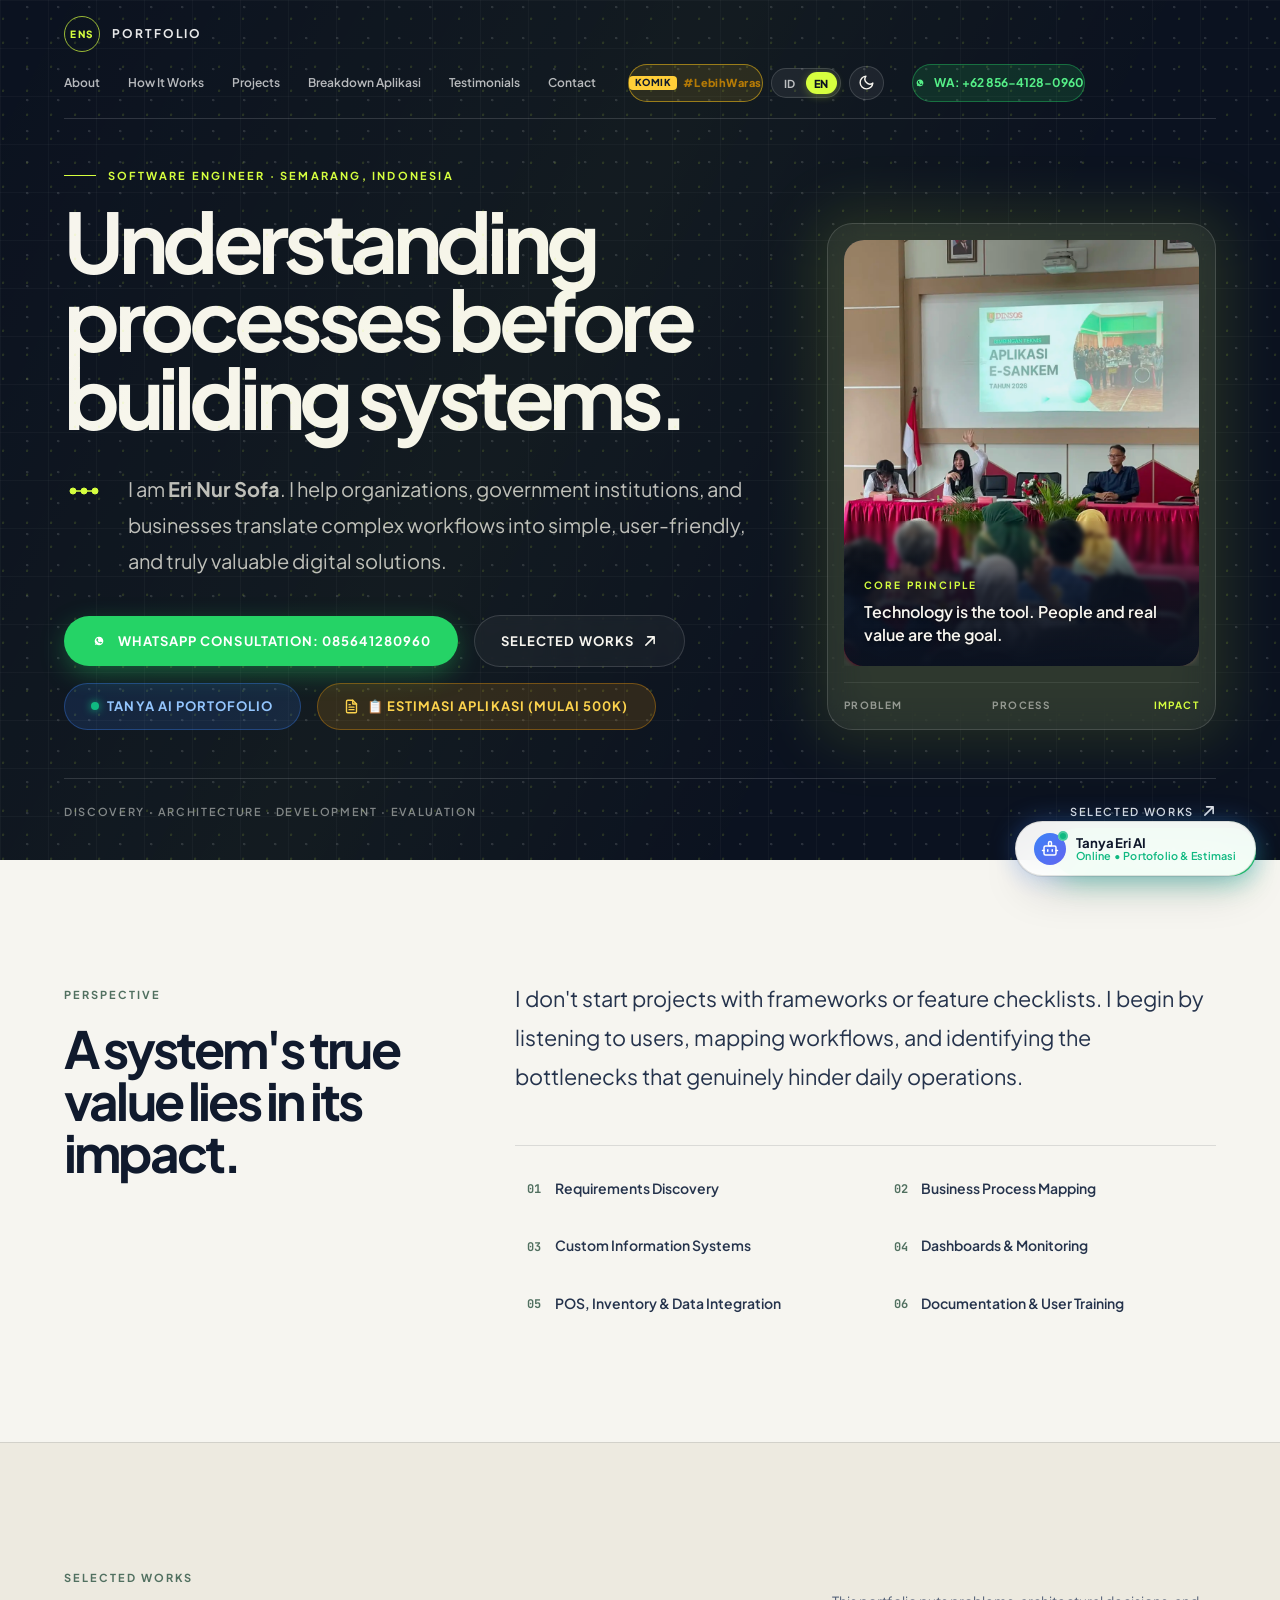
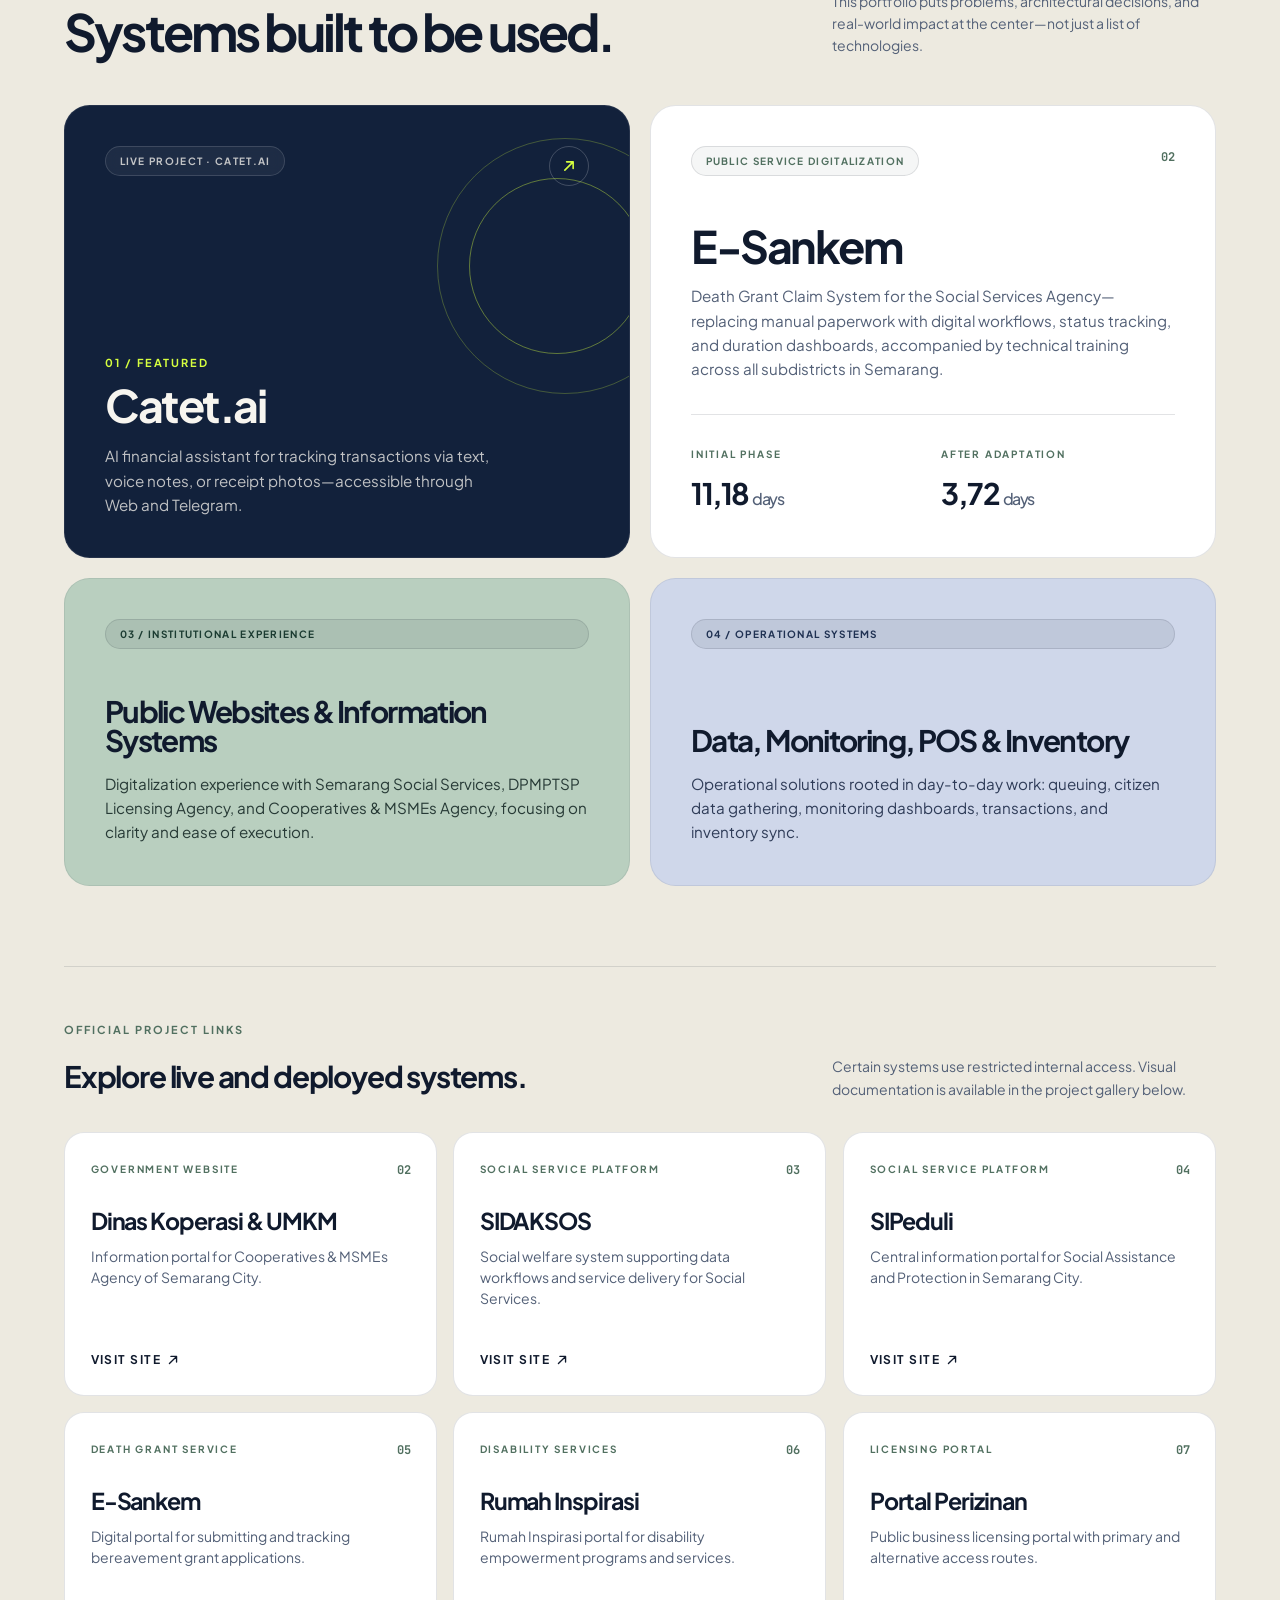
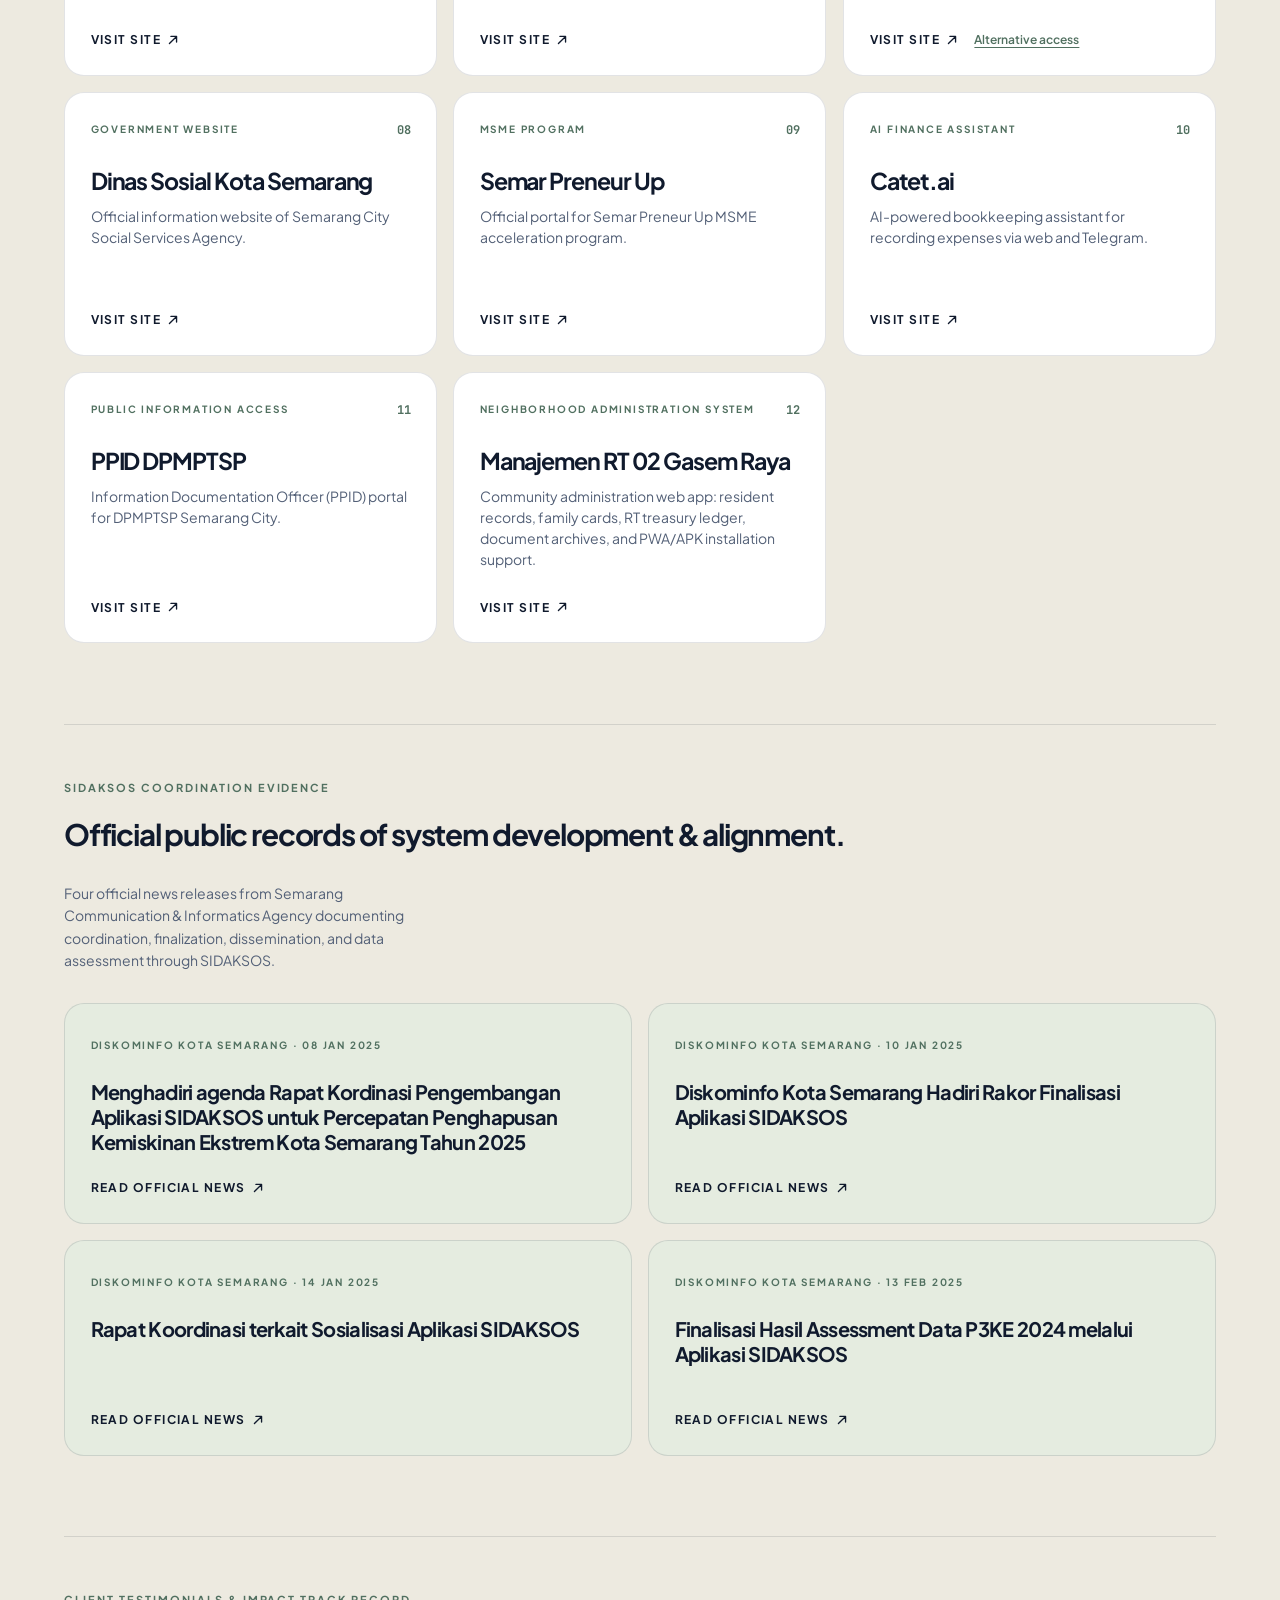
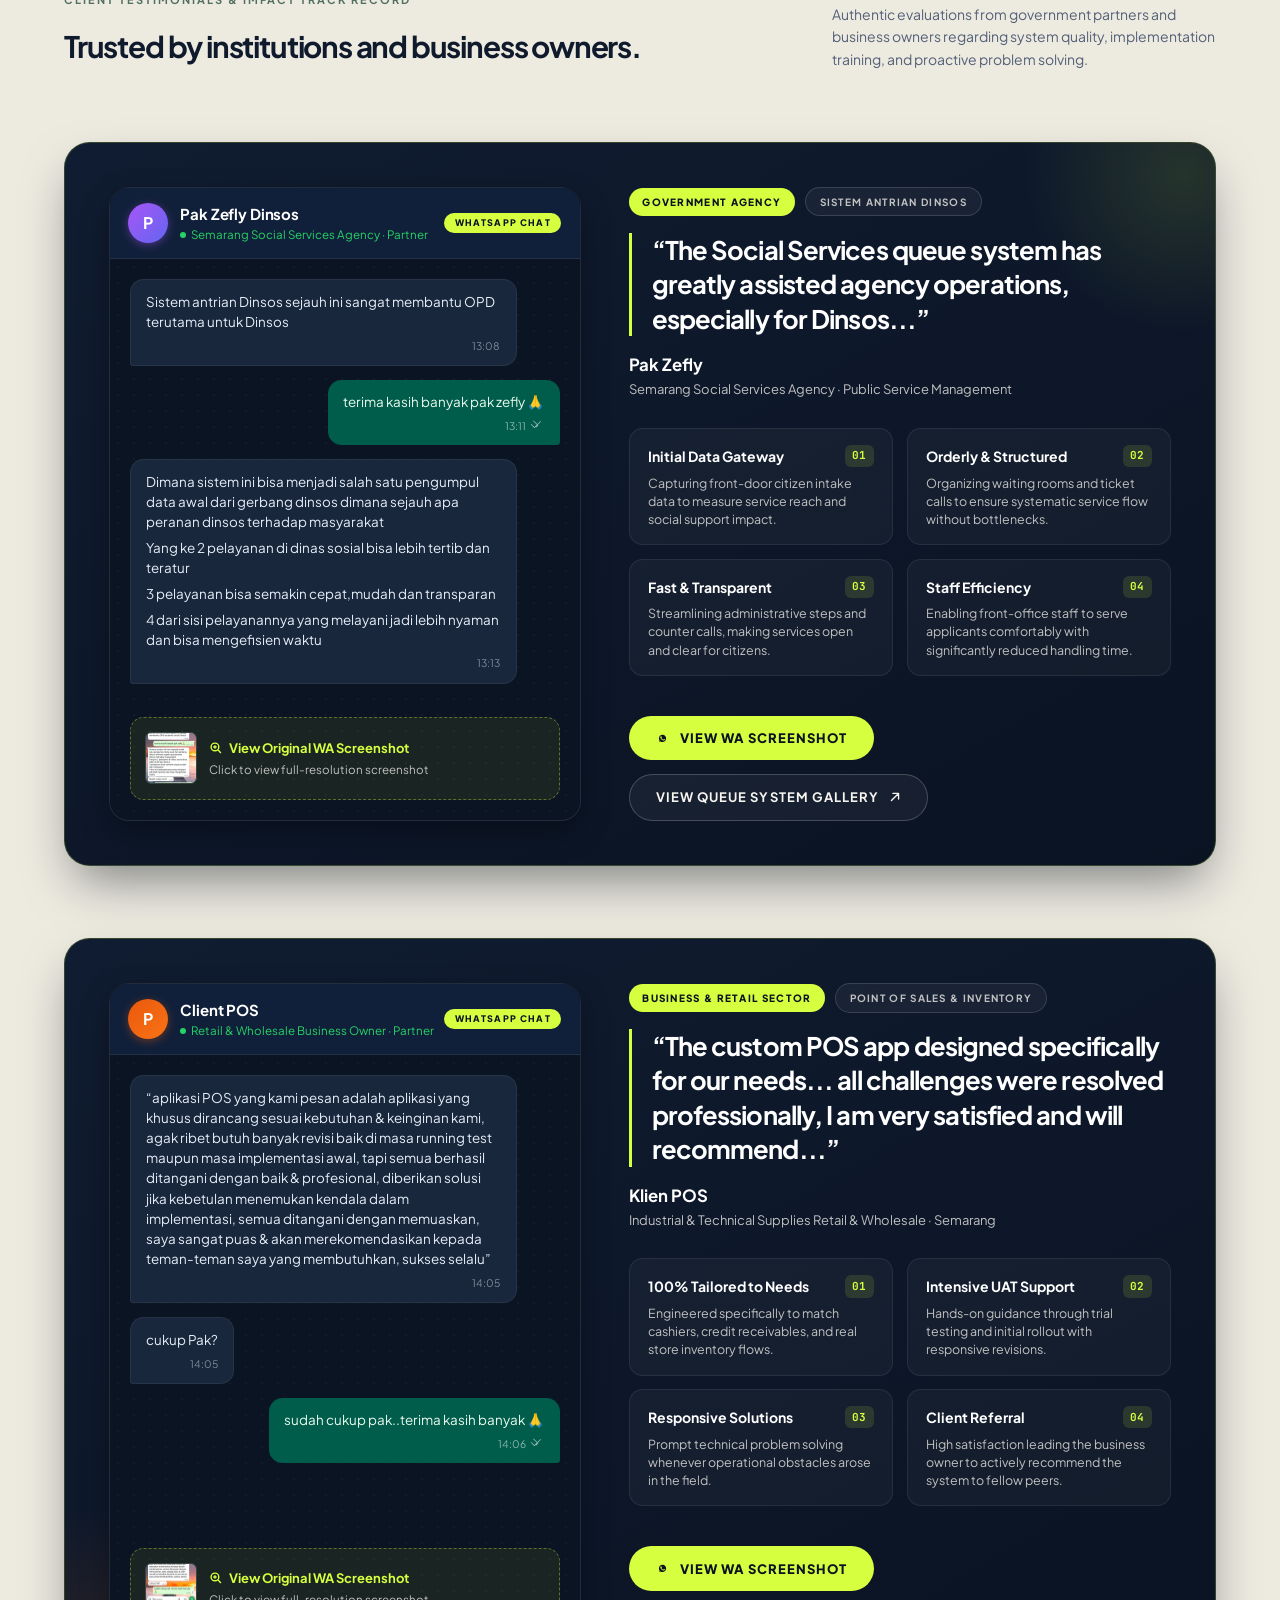
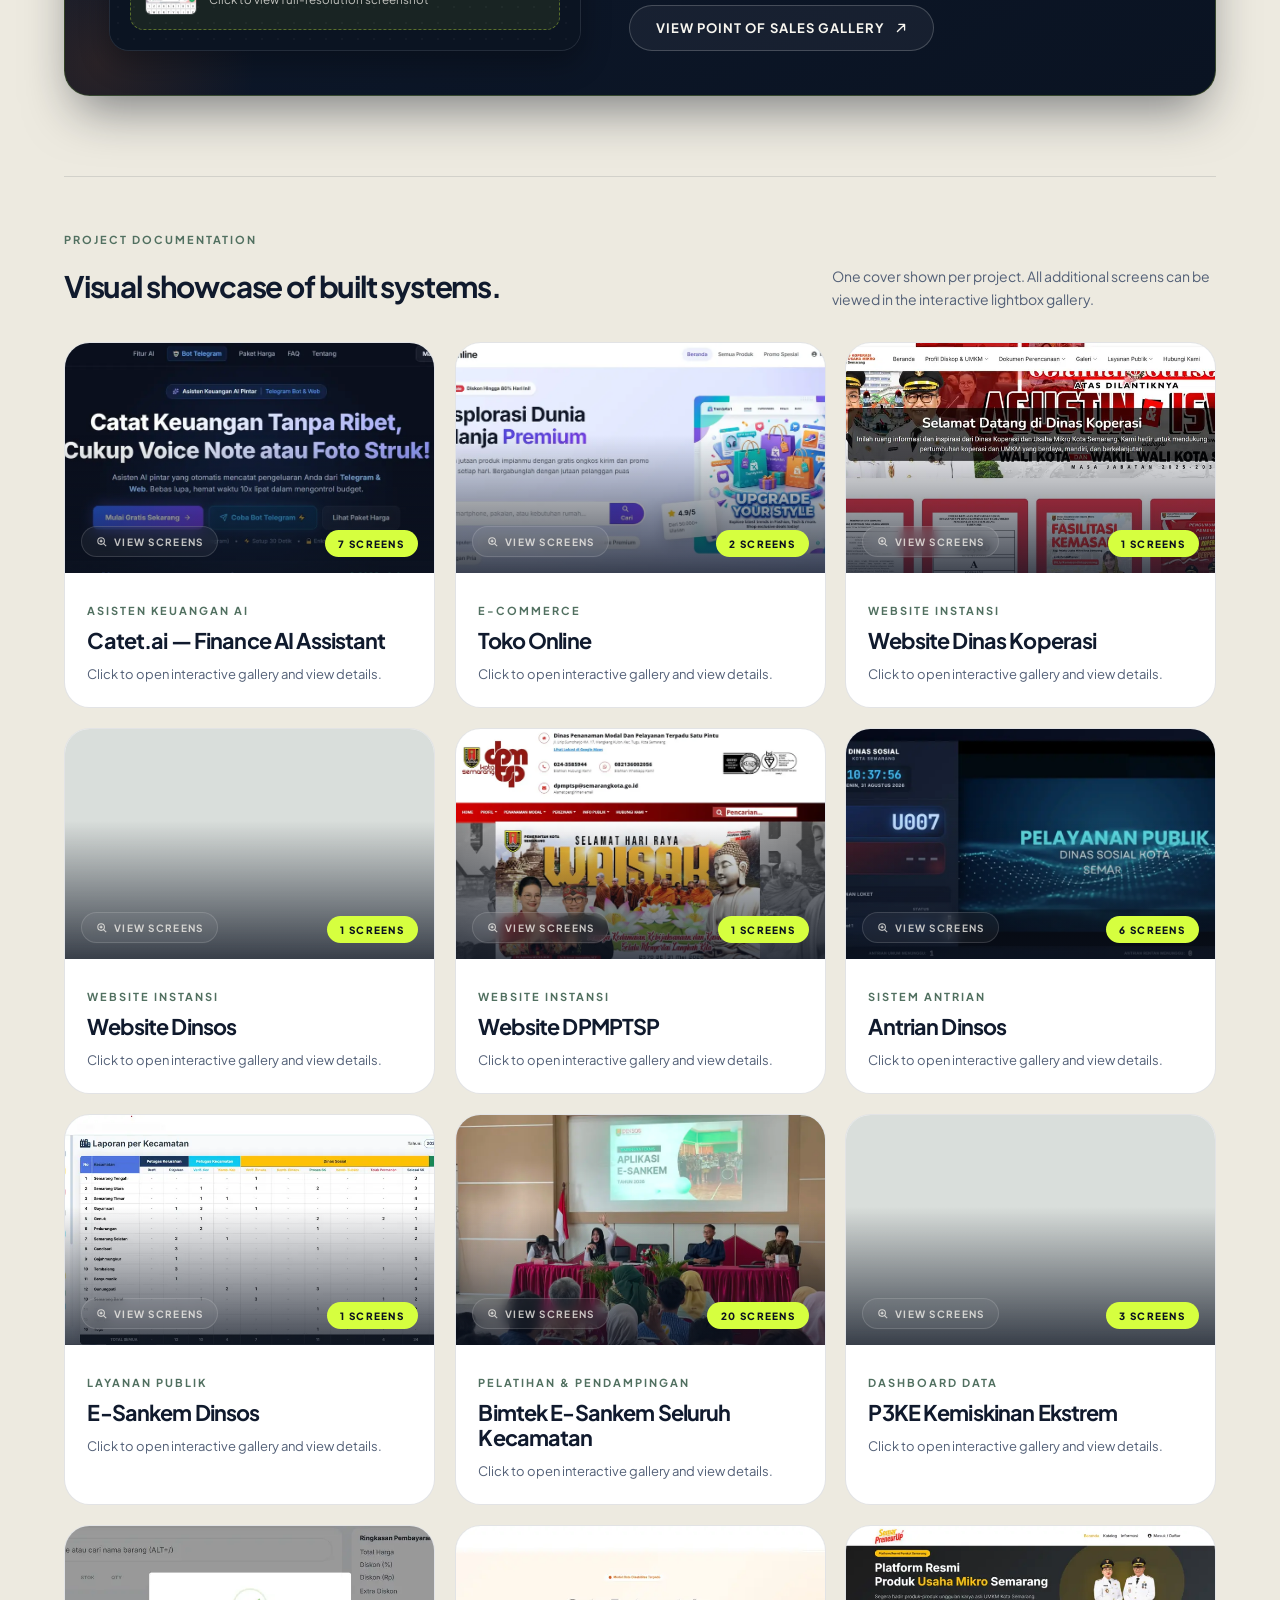
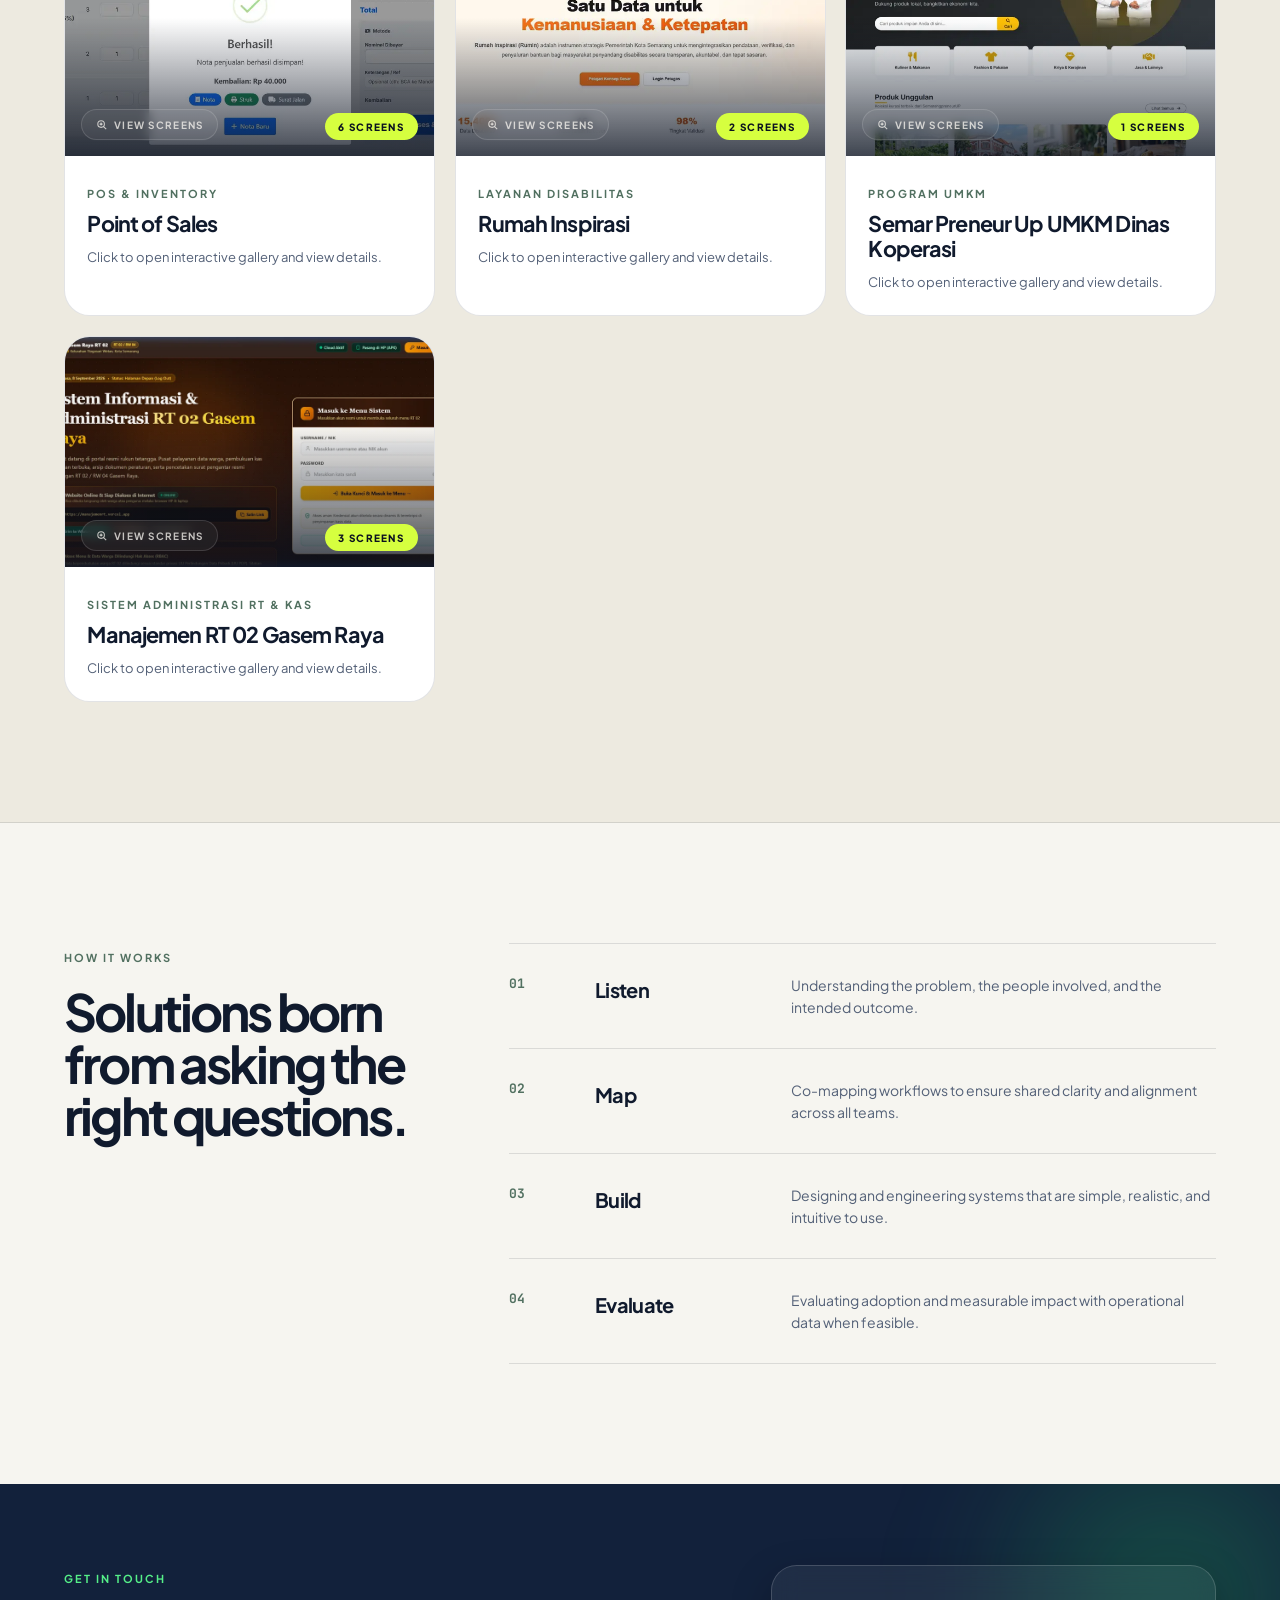
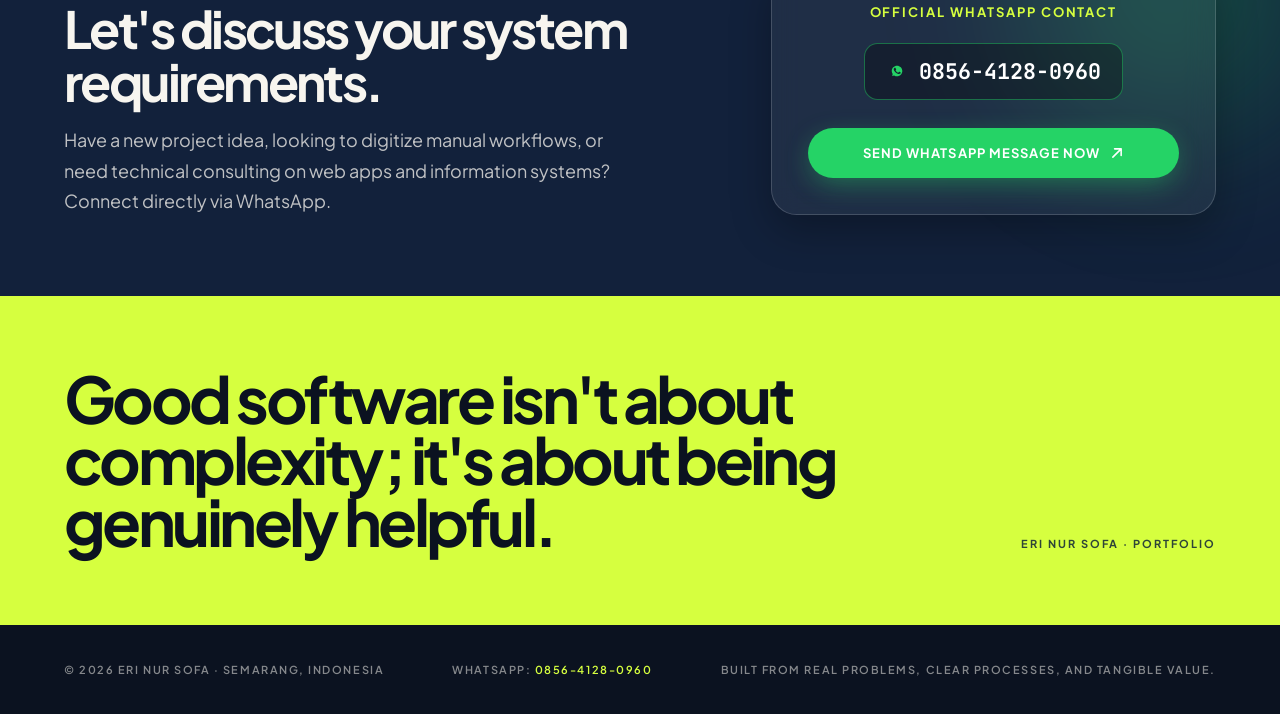
==== commit d5e9b8f7: "feat: complete AI sales assistant, lead intelligence admin console, and chat summary feature" ====
--- a/index.html
+++ b/index.html
@@ -130,6 +130,28 @@
             }
           ]
         }
+      },
+      {
+        "@type": "FAQPage",
+        "@id": "https://eri-portfolio.local/#faq",
+        "mainEntity": [
+          {
+            "@type": "Question",
+            "name": "Berapa kisaran biaya pembuatan sistem informasi, POS, dan aplikasi kustom di Semarang?",
+            "acceptedAnswer": {
+              "@type": "Answer",
+              "text": "Estimasi biaya pembuatan sistem berkisar antara: Landing Page / Company Profile Rp 2,5 jt – Rp 7 jt, Sistem POS Kasir & Inventori Rp 5 jt – Rp 18 jt, Sistem Informasi Instansi kustom Rp 15 jt – Rp 45 jt, dan Otomasi AI Rp 5 jt – Rp 25 jt. Pengunjung dapat berkonsultasi langsung melalui asisten AI ENS-AI atau form breakdown aplikasi."
+            }
+          },
+          {
+            "@type": "Question",
+            "name": "Apa proyek nyata unggulan yang pernah dikerjakan Eri Nur Sofa?",
+            "acceptedAnswer": {
+              "@type": "Answer",
+              "text": "Proyek unggulan antara lain Catet.ai (asisten keuangan AI dengan OCR struk dan bot Telegram), E-Sankem (digitalisasi santunan kematian Dinas Sosial Semarang yang memangkas durasi dari 11,18 hari menjadi 3,72 hari), serta portal informasi publik instansi Pemda."
+            }
+          }
+        ]
       }
     ]
   }
@@ -137,6 +159,7 @@
 
   <!-- Stylesheet -->
   <link rel="stylesheet" href="css/style.css">
+  <link rel="stylesheet" href="css/ai-widget.css">
 </head>
 <body id="top">
 
@@ -163,6 +186,7 @@
           <a href="#tentang" data-i18n="nav.about">Tentang</a>
           <a href="#cara-kerja" data-i18n="nav.how">Cara kerja</a>
           <a href="#karya" data-i18n="nav.works">Karya</a>
+          <a href="#breakdown" onclick="window.PortfolioBreakdown && window.PortfolioBreakdown.open(); return false;" title="Breakdown Kebutuhan Aplikasi">Breakdown Aplikasi</a>
           <a href="#testimoni" data-i18n="nav.testimonials">Testimoni</a>
           <a href="#kontak" data-i18n="nav.contact">Kontak</a>
 
@@ -236,6 +260,20 @@
                 <path d="M3.25 12.75 12.75 3.25M5.25 3.25h7.5v7.5" stroke-linecap="round" stroke-linejoin="round"/>
               </svg>
             </a>
+            <button type="button" class="btn btn-ai-consult" onclick="window.PortfolioAiChat && window.PortfolioAiChat.open()" style="background:rgba(59,130,246,0.14); color:#93c5fd; border:1px solid rgba(59,130,246,0.35); display:inline-flex; align-items:center; gap:0.5rem; cursor:pointer;" aria-label="Tanya AI Portofolio & Estimasi Harga">
+              <span style="width:8px; height:8px; border-radius:50%; background:#10b981; box-shadow:0 0 8px #10b981;"></span>
+              <span>Tanya AI Portofolio</span>
+            </button>
+            <button type="button" class="btn btn-breakdown-cta" onclick="window.PortfolioBreakdown && window.PortfolioBreakdown.open()" style="background:rgba(245,158,11,0.14); color:#fcd34d; border:1px solid rgba(245,158,11,0.35); display:inline-flex; align-items:center; gap:0.5rem; cursor:pointer;" aria-label="Hitung Estimasi Proyek (Mulai 500k)">
+              <svg width="15" height="15" viewBox="0 0 24 24" fill="none" stroke="currentColor" stroke-width="2.2" stroke-linecap="round" stroke-linejoin="round">
+                <path d="M14 2H6a2 2 0 0 0-2 2v16a2 2 0 0 0 2 2h12a2 2 0 0 0 2-2V8z"></path>
+                <polyline points="14 2 14 8 20 8"></polyline>
+                <line x1="16" y1="13" x2="8" y2="13"></line>
+                <line x1="16" y1="17" x2="8" y2="17"></line>
+                <polyline points="10 9 9 9 8 9"></polyline>
+              </svg>
+              <span>📋 Estimasi Aplikasi (Mulai 500k)</span>
+            </button>
           </div>
         </div>
 
@@ -1242,5 +1280,11 @@
   <script>
     document.getElementById('currentYear').textContent = new Date().getFullYear();
   </script>
+
+  <!-- AI Chat & Lead Breakdown Suite (Groq + Gemini Auto-Failover & Zod Schema) -->
+  <script src="js/modules/zod-validator.js" defer></script>
+  <script src="js/modules/visitor-tracker.js" defer></script>
+  <script src="js/modules/ai-chat-widget.js" defer></script>
+  <script src="js/modules/app-breakdown-form.js" defer></script>
 </body>
 </html>
--- a/css/ai-widget.css
+++ b/css/ai-widget.css
@@ -0,0 +1,1532 @@
+/* ==============================================================================
+   ERI NUR SOFA — ENTERPRISE AI CHAT & APP BREAKDOWN WIDGET
+   Aesthetic: Ultra-modern Glassmorphism, Micro-interactions, Full Responsiveness
+   ============================================================================== */
+
+:root {
+  --ai-primary: #3b82f6;
+  --ai-primary-hover: #2563eb;
+  --ai-primary-glow: rgba(59, 130, 246, 0.35);
+  --ai-accent: #10b981;
+  --ai-bg-glass: rgba(15, 23, 42, 0.88);
+  --ai-surface: rgba(30, 41, 59, 0.7);
+  --ai-surface-hover: rgba(51, 65, 85, 0.8);
+  --ai-border: rgba(255, 255, 255, 0.12);
+  --ai-text-primary: #f8fafc;
+  --ai-text-secondary: #94a3b8;
+  --ai-text-muted: #64748b;
+  --ai-user-bubble: linear-gradient(135deg, #2563eb, #1d4ed8);
+  --ai-bot-bubble: rgba(30, 41, 59, 0.85);
+  --ai-shadow: 0 20px 45px -10px rgba(0, 0, 0, 0.5), 0 0 0 1px rgba(255, 255, 255, 0.1);
+  --ai-radius: 1.25rem;
+  --ai-radius-sm: 0.625rem;
+  --ai-font: 'Plus Jakarta Sans', system-ui, -apple-system, sans-serif;
+  --ai-mono: 'JetBrains Mono', monospace;
+}
+
+[data-theme="light"] {
+  --ai-bg-glass: rgba(255, 255, 255, 0.94);
+  --ai-surface: rgba(241, 245, 249, 0.9);
+  --ai-surface-hover: rgba(226, 232, 240, 0.95);
+  --ai-border: rgba(0, 0, 0, 0.1);
+  --ai-text-primary: #0f172a;
+  --ai-text-secondary: #475569;
+  --ai-text-muted: #94a3b8;
+  --ai-user-bubble: linear-gradient(135deg, #2563eb, #1d4ed8);
+  --ai-bot-bubble: rgba(248, 250, 252, 0.95);
+  --ai-shadow: 0 20px 45px -10px rgba(15, 23, 42, 0.18), 0 0 0 1px rgba(0, 0, 0, 0.08);
+}
+
+/* ------------------------------------------------------------------------------
+   1. FLOATING TRIGGER BUTTON
+   ------------------------------------------------------------------------------ */
+.ens-ai-trigger {
+  position: fixed;
+  bottom: 1.5rem;
+  right: 1.5rem;
+  z-index: 999;
+  display: inline-flex;
+  align-items: center;
+  gap: 0.625rem;
+  padding: 0.65rem 1.15rem;
+  background: var(--ai-bg-glass);
+  backdrop-filter: blur(16px);
+  -webkit-backdrop-filter: blur(16px);
+  color: var(--ai-text-primary);
+  border: 1px solid var(--ai-border);
+  border-radius: 9999px;
+  box-shadow: var(--ai-shadow), 0 0 25px var(--ai-primary-glow);
+  cursor: pointer;
+  font-family: var(--ai-font);
+  font-size: 0.875rem;
+  font-weight: 600;
+  transition: all 0.3s cubic-bezier(0.16, 1, 0.3, 1);
+  outline: none;
+}
+
+.ens-ai-trigger:hover {
+  transform: translateY(-3px) scale(1.02);
+  border-color: rgba(59, 130, 246, 0.5);
+  box-shadow: var(--ai-shadow), 0 0 35px var(--ai-primary-glow);
+}
+
+.ens-ai-trigger-icon {
+  display: flex;
+  align-items: center;
+  justify-content: center;
+  width: 2rem;
+  height: 2rem;
+  background: linear-gradient(135deg, #3b82f6, #6366f1);
+  border-radius: 50%;
+  color: #fff;
+  position: relative;
+}
+
+.ens-ai-status-pulse {
+  position: absolute;
+  top: -2px;
+  right: -2px;
+  width: 10px;
+  height: 10px;
+  background-color: var(--ai-accent);
+  border-radius: 50%;
+  border: 2px solid var(--ai-bg-glass);
+}
+
+.ens-ai-status-pulse::after {
+  content: '';
+  position: absolute;
+  top: -2px;
+  left: -2px;
+  width: 10px;
+  height: 10px;
+  border-radius: 50%;
+  background-color: var(--ai-accent);
+  opacity: 0.75;
+  animation: ens-pulse 2s infinite;
+}
+
+@keyframes ens-pulse {
+  0% { transform: scale(1); opacity: 0.8; }
+  100% { transform: scale(2.6); opacity: 0; }
+}
+
+.ens-ai-trigger-text {
+  display: flex;
+  flex-direction: column;
+  align-items: flex-start;
+  line-height: 1.15;
+}
+
+.ens-ai-trigger-label {
+  font-size: 0.825rem;
+  font-weight: 700;
+  letter-spacing: -0.01em;
+}
+
+.ens-ai-trigger-sub {
+  font-size: 0.675rem;
+  color: var(--ai-accent);
+  font-weight: 600;
+  letter-spacing: 0.02em;
+}
+
+/* ------------------------------------------------------------------------------
+   2. AI CHAT DRAWER / WINDOW
+   ------------------------------------------------------------------------------ */
+.ens-chat-modal {
+  position: fixed;
+  bottom: 5.5rem;
+  right: 1.5rem;
+  width: 420px;
+  max-width: calc(100vw - 2rem);
+  height: 620px;
+  max-height: calc(100vh - 7rem);
+  background: var(--ai-bg-glass);
+  backdrop-filter: blur(20px);
+  -webkit-backdrop-filter: blur(20px);
+  border: 1px solid var(--ai-border);
+  border-radius: var(--ai-radius);
+  box-shadow: var(--ai-shadow);
+  display: flex;
+  flex-direction: column;
+  z-index: 1000;
+  overflow: hidden;
+  font-family: var(--ai-font);
+  opacity: 0;
+  transform: translateY(20px) scale(0.96);
+  pointer-events: none;
+  transition: all 0.35s cubic-bezier(0.16, 1, 0.3, 1);
+}
+
+.ens-chat-modal.active {
+  opacity: 1;
+  transform: translateY(0) scale(1);
+  pointer-events: auto;
+}
+
+/* Chat Header */
+.ens-chat-header {
+  display: flex;
+  align-items: center;
+  justify-content: space-between;
+  padding: 1rem 1.25rem;
+  background: rgba(0, 0, 0, 0.15);
+  border-bottom: 1px solid var(--ai-border);
+}
+
+.ens-chat-header-info {
+  display: flex;
+  align-items: center;
+  gap: 0.75rem;
+}
+
+.ens-chat-avatar {
+  width: 2.5rem;
+  height: 2.5rem;
+  border-radius: 50%;
+  background: linear-gradient(135deg, #2563eb, #7c3aed);
+  display: flex;
+  align-items: center;
+  justify-content: center;
+  color: #fff;
+  font-weight: 700;
+  font-size: 0.95rem;
+  position: relative;
+  box-shadow: 0 0 15px rgba(37, 99, 235, 0.4);
+}
+
+.ens-chat-avatar .online-indicator {
+  position: absolute;
+  bottom: 0;
+  right: 0;
+  width: 10px;
+  height: 10px;
+  background: #10b981;
+  border: 2px solid #0f172a;
+  border-radius: 50%;
+}
+
+.ens-chat-title-box h3 {
+  margin: 0;
+  font-size: 0.95rem;
+  font-weight: 700;
+  color: var(--ai-text-primary);
+  display: flex;
+  align-items: center;
+  gap: 0.35rem;
+}
+
+.ens-badge-pill {
+  font-size: 0.6rem;
+  font-weight: 700;
+  padding: 0.1rem 0.4rem;
+  background: rgba(59, 130, 246, 0.2);
+  color: #60a5fa;
+  border: 1px solid rgba(59, 130, 246, 0.3);
+  border-radius: 9999px;
+  text-transform: uppercase;
+  letter-spacing: 0.04em;
+}
+
+.ens-chat-title-box p {
+  margin: 0.15rem 0 0 0;
+  font-size: 0.725rem;
+  color: var(--ai-text-secondary);
+  display: flex;
+  align-items: center;
+  gap: 0.35rem;
+}
+
+.ens-failover-tag {
+  color: var(--ai-accent);
+  font-weight: 600;
+}
+
+.ens-chat-actions {
+  display: flex;
+  align-items: center;
+  gap: 0.35rem;
+}
+
+.ens-icon-btn {
+  background: transparent;
+  border: none;
+  color: var(--ai-text-secondary);
+  width: 2rem;
+  height: 2rem;
+  border-radius: 0.5rem;
+  display: flex;
+  align-items: center;
+  justify-content: center;
+  cursor: pointer;
+  transition: all 0.2s ease;
+}
+
+.ens-icon-btn:hover {
+  background: var(--ai-surface-hover);
+  color: var(--ai-text-primary);
+}
+
+/* Quick Starter Chips Container */
+.ens-quick-starters {
+  padding: 0.65rem 1rem 0.55rem 1rem;
+  display: flex;
+  gap: 0.45rem;
+  overflow-x: auto;
+  scrollbar-width: thin;
+  scrollbar-color: rgba(96, 165, 250, 0.45) rgba(15, 23, 42, 0.25);
+  -webkit-overflow-scrolling: touch;
+  scroll-behavior: smooth;
+  border-bottom: 1px solid var(--ai-border);
+  background: rgba(0, 0, 0, 0.08);
+  cursor: grab;
+  user-select: none;
+  -webkit-user-select: none;
+}
+
+.ens-quick-starters:active {
+  cursor: grabbing;
+}
+
+.ens-quick-starters::-webkit-scrollbar {
+  height: 4px;
+}
+
+.ens-quick-starters::-webkit-scrollbar-track {
+  background: rgba(15, 23, 42, 0.25);
+  border-radius: 9999px;
+  margin: 0 0.85rem;
+}
+
+.ens-quick-starters::-webkit-scrollbar-thumb {
+  background: linear-gradient(90deg, rgba(59, 130, 246, 0.55), rgba(124, 58, 237, 0.55));
+  border-radius: 9999px;
+  transition: all 0.2s ease;
+}
+
+.ens-quick-starters::-webkit-scrollbar-thumb:hover {
+  background: linear-gradient(90deg, #3b82f6, #7c3aed);
+  box-shadow: 0 0 6px rgba(59, 130, 246, 0.6);
+}
+
+.ens-starter-pill {
+  white-space: nowrap;
+  font-size: 0.75rem;
+  font-weight: 600;
+  padding: 0.35rem 0.75rem;
+  border-radius: 9999px;
+  background: var(--ai-surface);
+  color: var(--ai-text-secondary);
+  border: 1px solid var(--ai-border);
+  cursor: pointer;
+  transition: all 0.2s ease;
+  flex-shrink: 0;
+}
+
+.ens-starter-pill:hover {
+  background: var(--ai-primary);
+  color: #fff;
+  border-color: var(--ai-primary);
+  transform: translateY(-1px);
+}
+
+/* Chat Messages Scroll Body */
+.ens-chat-body {
+  flex: 1;
+  padding: 1.25rem 1rem;
+  overflow-y: auto;
+  display: flex;
+  flex-direction: column;
+  gap: 1rem;
+  scroll-behavior: smooth;
+  scrollbar-width: thin;
+  scrollbar-color: rgba(96, 165, 250, 0.6) rgba(15, 23, 42, 0.4);
+}
+
+.ens-chat-body::-webkit-scrollbar {
+  width: 6px;
+}
+
+.ens-chat-body::-webkit-scrollbar-track {
+  background: rgba(15, 23, 42, 0.35);
+  border-radius: 9999px;
+  margin: 6px 0;
+}
+
+.ens-chat-body::-webkit-scrollbar-thumb {
+  background: linear-gradient(180deg, rgba(59, 130, 246, 0.65), rgba(124, 58, 237, 0.65));
+  border-radius: 9999px;
+  border: 1px solid rgba(255, 255, 255, 0.15);
+  transition: all 0.2s ease;
+}
+
+.ens-chat-body::-webkit-scrollbar-thumb:hover {
+  background: linear-gradient(180deg, #3b82f6, #7c3aed);
+  box-shadow: 0 0 10px rgba(59, 130, 246, 0.6);
+}
+
+/* Message Bubble Styles */
+.ens-message-row {
+  display: flex;
+  gap: 0.65rem;
+  max-width: 90%;
+  animation: ens-fade-in 0.3s ease;
+}
+
+@keyframes ens-fade-in {
+  from { opacity: 0; transform: translateY(6px); }
+  to { opacity: 1; transform: translateY(0); }
+}
+
+.ens-message-row.bot {
+  align-self: flex-start;
+}
+
+.ens-message-row.user {
+  align-self: flex-end;
+  flex-direction: row-reverse;
+}
+
+.ens-message-bubble {
+  padding: 0.85rem 1.1rem;
+  border-radius: 1.15rem;
+  font-size: 0.875rem;
+  line-height: 1.6;
+  word-break: break-word;
+}
+
+.ens-message-row.bot .ens-message-bubble {
+  background: var(--ai-bot-bubble);
+  color: var(--ai-text-primary);
+  border: 1px solid var(--ai-border);
+  border-top-left-radius: 0.25rem;
+}
+
+.ens-message-row.user .ens-message-bubble {
+  background: var(--ai-user-bubble);
+  color: #ffffff;
+  border-top-right-radius: 0.25rem;
+  box-shadow: 0 4px 12px rgba(37, 99, 235, 0.25);
+}
+
+.ens-message-bubble p {
+  margin: 0 0 0.5rem 0;
+}
+
+.ens-message-bubble p:last-child {
+  margin-bottom: 0;
+}
+
+.ens-message-bubble ul, .ens-message-bubble ol {
+  margin: 0.4rem 0 0.5rem 1.25rem;
+  padding: 0;
+}
+
+.ens-message-bubble li {
+  margin-bottom: 0.25rem;
+}
+
+.ens-message-bubble strong {
+  font-weight: 700;
+  color: #fff;
+}
+
+[data-theme="light"] .ens-message-row.bot .ens-message-bubble strong {
+  color: #0f172a;
+}
+
+.ens-message-bubble a {
+  color: #60a5fa;
+  text-decoration: underline;
+}
+
+.ens-message-time {
+  font-size: 0.65rem;
+  color: var(--ai-text-muted);
+  margin-top: 0.35rem;
+  display: block;
+}
+
+/* Typing indicator */
+.ens-typing-indicator {
+  display: flex;
+  align-items: center;
+  gap: 0.35rem;
+  padding: 0.85rem 1.1rem;
+  background: var(--ai-bot-bubble);
+  border: 1px solid var(--ai-border);
+  border-radius: 1.15rem;
+  border-top-left-radius: 0.25rem;
+  width: fit-content;
+}
+
+.ens-typing-indicator span {
+  width: 6px;
+  height: 6px;
+  background: var(--ai-text-secondary);
+  border-radius: 50%;
+  animation: ens-bounce 1.4s infinite ease-in-out both;
+}
+
+.ens-typing-indicator span:nth-child(1) { animation-delay: -0.32s; }
+.ens-typing-indicator span:nth-child(2) { animation-delay: -0.16s; }
+
+@keyframes ens-bounce {
+  0%, 80%, 100% { transform: scale(0); }
+  40% { transform: scale(1); }
+}
+
+/* Chat Action Link Inside Bubble */
+.ens-bubble-cta {
+  display: inline-flex;
+  align-items: center;
+  gap: 0.4rem;
+  margin-top: 0.6rem;
+  padding: 0.45rem 0.85rem;
+  background: rgba(37, 99, 235, 0.2);
+  color: #93c5fd;
+  border: 1px solid rgba(59, 130, 246, 0.35);
+  border-radius: 0.5rem;
+  font-size: 0.775rem;
+  font-weight: 600;
+  text-decoration: none !important;
+  transition: all 0.2s ease;
+  cursor: pointer;
+}
+
+.ens-bubble-cta:hover {
+  background: var(--ai-primary);
+  color: #fff;
+}
+
+/* Chat Input Footer */
+.ens-chat-footer {
+  padding: 0.85rem 1rem;
+  background: rgba(0, 0, 0, 0.15);
+  border-top: 1px solid var(--ai-border);
+  display: flex;
+  flex-direction: column;
+  gap: 0.5rem;
+}
+
+.ens-input-row {
+  display: flex;
+  align-items: flex-end;
+  gap: 0.5rem;
+  background: var(--ai-surface);
+  border: 1px solid var(--ai-border);
+  border-radius: 1.25rem;
+  padding: 0.4rem 0.65rem 0.4rem 0.85rem;
+  transition: border-color 0.2s ease;
+}
+
+.ens-input-row:focus-within {
+  border-color: var(--ai-primary);
+  box-shadow: 0 0 0 2px rgba(59, 130, 246, 0.25);
+}
+
+.ens-chat-textarea {
+  flex: 1;
+  background: transparent;
+  border: none;
+  color: var(--ai-text-primary);
+  font-family: var(--ai-font);
+  font-size: 0.875rem;
+  line-height: 1.45;
+  resize: none;
+  max-height: 100px;
+  outline: none;
+  padding: 0.35rem 0;
+}
+
+.ens-chat-textarea::placeholder {
+  color: var(--ai-text-muted);
+}
+
+.ens-send-btn {
+  background: var(--ai-primary);
+  color: #fff;
+  border: none;
+  width: 2.1rem;
+  height: 2.1rem;
+  border-radius: 50%;
+  display: flex;
+  align-items: center;
+  justify-content: center;
+  cursor: pointer;
+  transition: all 0.2s ease;
+  flex-shrink: 0;
+}
+
+.ens-send-btn:hover:not(:disabled) {
+  background: var(--ai-primary-hover);
+  transform: scale(1.05);
+}
+
+.ens-send-btn:disabled {
+  opacity: 0.45;
+  cursor: not-allowed;
+}
+
+.ens-footer-meta {
+  display: flex;
+  justify-content: space-between;
+  align-items: center;
+  font-size: 0.7rem;
+  color: var(--ai-text-muted);
+  padding: 0 0.25rem;
+}
+
+.ens-breakdown-trigger-link {
+  color: #60a5fa;
+  font-weight: 600;
+  text-decoration: none;
+  display: inline-flex;
+  align-items: center;
+  gap: 0.25rem;
+  cursor: pointer;
+  border: none;
+  background: none;
+  padding: 0;
+  font-size: 0.725rem;
+}
+
+.ens-breakdown-trigger-link:hover {
+  text-decoration: underline;
+  color: #93c5fd;
+}
+
+/* Smart Lead Extraction Chip in AI Chat */
+.ens-lead-chip-box {
+  margin-top: 0.65rem;
+  padding: 0.6rem 0.8rem;
+  background: rgba(37, 99, 235, 0.12);
+  border: 1px solid rgba(59, 130, 246, 0.28);
+  border-radius: 0.65rem;
+  display: flex;
+  flex-direction: column;
+  gap: 0.45rem;
+}
+
+.ens-lead-chip-info {
+  font-size: 0.72rem;
+  color: #93c5fd;
+  display: flex;
+  align-items: center;
+  gap: 0.3rem;
+  line-height: 1.35;
+}
+
+.ens-lead-chip-info strong {
+  color: #bfdbfe;
+  font-family: var(--ai-mono);
+}
+
+.ens-lead-chip-btn {
+  display: inline-flex;
+  align-items: center;
+  justify-content: center;
+  gap: 0.35rem;
+  background: rgba(37, 99, 235, 0.25);
+  border: 1px solid rgba(96, 165, 250, 0.45);
+  color: #ffffff;
+  padding: 0.35rem 0.65rem;
+  border-radius: 0.45rem;
+  font-size: 0.74rem;
+  font-weight: 600;
+  cursor: pointer;
+  transition: all 0.2s ease;
+  font-family: inherit;
+  width: 100%;
+}
+
+.ens-lead-chip-btn:hover {
+  background: rgba(37, 99, 235, 0.5);
+  border-color: #60a5fa;
+  transform: translateY(-1px);
+}
+
+/* ------------------------------------------------------------------------------
+   3. APP BREAKDOWN FORM SECTION / MODAL
+   ------------------------------------------------------------------------------ */
+.ens-breakdown-overlay {
+  position: fixed;
+  inset: 0;
+  background: rgba(0, 0, 0, 0.75);
+  backdrop-filter: blur(8px);
+  -webkit-backdrop-filter: blur(8px);
+  z-index: 1100;
+  display: flex;
+  align-items: center;
+  justify-content: center;
+  padding: 1rem;
+  opacity: 0;
+  pointer-events: none;
+  transition: all 0.3s ease;
+}
+
+.ens-breakdown-overlay.active {
+  opacity: 1;
+  pointer-events: auto;
+}
+
+.ens-breakdown-card {
+  width: 760px;
+  max-width: 100%;
+  max-height: 90vh;
+  background: var(--ai-bg-glass);
+  border: 1px solid var(--ai-border);
+  border-radius: var(--ai-radius);
+  box-shadow: var(--ai-shadow);
+  display: flex;
+  flex-direction: column;
+  overflow: hidden;
+  font-family: var(--ai-font);
+  transform: scale(0.95);
+  transition: transform 0.3s cubic-bezier(0.16, 1, 0.3, 1);
+}
+
+.ens-breakdown-overlay.active .ens-breakdown-card {
+  transform: scale(1);
+}
+
+.ens-breakdown-header {
+  padding: 1.25rem 1.5rem;
+  background: rgba(0, 0, 0, 0.18);
+  border-bottom: 1px solid var(--ai-border);
+  display: flex;
+  justify-content: space-between;
+  align-items: flex-start;
+}
+
+.ens-breakdown-header-content h2 {
+  margin: 0;
+  font-size: 1.25rem;
+  font-weight: 800;
+  color: var(--ai-text-primary);
+  letter-spacing: -0.02em;
+}
+
+.ens-breakdown-header-content p {
+  margin: 0.35rem 0 0 0;
+  font-size: 0.85rem;
+  color: var(--ai-text-secondary);
+}
+
+.ens-breakdown-body {
+  padding: 1.5rem;
+  overflow-y: auto;
+  display: flex;
+  flex-direction: column;
+  gap: 1.5rem;
+  scrollbar-width: thin;
+  scrollbar-color: rgba(96, 165, 250, 0.6) rgba(15, 23, 42, 0.4);
+}
+
+.ens-breakdown-body::-webkit-scrollbar {
+  width: 6px;
+}
+
+.ens-breakdown-body::-webkit-scrollbar-track {
+  background: rgba(15, 23, 42, 0.35);
+  border-radius: 9999px;
+  margin: 6px 0;
+}
+
+.ens-breakdown-body::-webkit-scrollbar-thumb {
+  background: linear-gradient(180deg, rgba(59, 130, 246, 0.65), rgba(124, 58, 237, 0.65));
+  border-radius: 9999px;
+  border: 1px solid rgba(255, 255, 255, 0.15);
+  transition: all 0.2s ease;
+}
+
+.ens-breakdown-body::-webkit-scrollbar-thumb:hover {
+  background: linear-gradient(180deg, #3b82f6, #7c3aed);
+  box-shadow: 0 0 10px rgba(59, 130, 246, 0.6);
+}
+
+.ens-form-group {
+  display: flex;
+  flex-direction: column;
+  gap: 0.5rem;
+}
+
+.ens-form-label {
+  font-size: 0.875rem;
+  font-weight: 700;
+  color: var(--ai-text-primary);
+  display: flex;
+  align-items: center;
+  gap: 0.35rem;
+}
+
+.ens-form-label .req {
+  color: #ef4444;
+}
+
+.ens-form-desc {
+  font-size: 0.775rem;
+  color: var(--ai-text-secondary);
+  margin-top: -0.25rem;
+}
+
+/* Category Grid Selector */
+.ens-category-grid {
+  display: grid;
+  grid-template-columns: repeat(auto-fit, minmax(200px, 1fr));
+  gap: 0.65rem;
+}
+
+.ens-category-option {
+  display: flex;
+  align-items: center;
+  gap: 0.65rem;
+  padding: 0.75rem 0.85rem;
+  background: var(--ai-surface);
+  border: 1px solid var(--ai-border);
+  border-radius: var(--ai-radius-sm);
+  cursor: pointer;
+  transition: all 0.2s ease;
+  user-select: none;
+}
+
+.ens-category-option:hover {
+  background: var(--ai-surface-hover);
+  border-color: rgba(59, 130, 246, 0.4);
+}
+
+.ens-category-option input[type="radio"] {
+  accent-color: var(--ai-primary);
+  cursor: pointer;
+}
+
+.ens-category-option.active {
+  background: rgba(59, 130, 246, 0.15);
+  border-color: var(--ai-primary);
+}
+
+.ens-category-title {
+  font-size: 0.825rem;
+  font-weight: 600;
+  color: var(--ai-text-primary);
+}
+
+/* Features Checkbox Cards */
+.ens-features-grid {
+  display: grid;
+  grid-template-columns: repeat(auto-fit, minmax(210px, 1fr));
+  gap: 0.65rem;
+}
+
+.ens-feature-card {
+  display: flex;
+  align-items: flex-start;
+  gap: 0.65rem;
+  padding: 0.65rem 0.85rem;
+  background: var(--ai-surface);
+  border: 1px solid var(--ai-border);
+  border-radius: var(--ai-radius-sm);
+  cursor: pointer;
+  transition: all 0.2s ease;
+}
+
+.ens-feature-card:hover {
+  background: var(--ai-surface-hover);
+}
+
+.ens-feature-card input[type="checkbox"] {
+  margin-top: 0.2rem;
+  accent-color: var(--ai-primary);
+  cursor: pointer;
+}
+
+.ens-feature-text h4 {
+  margin: 0;
+  font-size: 0.8rem;
+  font-weight: 600;
+  color: var(--ai-text-primary);
+}
+
+.ens-feature-text p {
+  margin: 0.15rem 0 0 0;
+  font-size: 0.7rem;
+  color: var(--ai-text-secondary);
+  line-height: 1.35;
+}
+
+/* Budget & Timeline Grid */
+.ens-pill-grid {
+  display: flex;
+  flex-wrap: wrap;
+  gap: 0.5rem;
+}
+
+.ens-radio-pill {
+  display: inline-flex;
+  align-items: center;
+  gap: 0.4rem;
+  padding: 0.45rem 0.85rem;
+  background: var(--ai-surface);
+  border: 1px solid var(--ai-border);
+  border-radius: 9999px;
+  font-size: 0.8rem;
+  font-weight: 600;
+  color: var(--ai-text-secondary);
+  cursor: pointer;
+  transition: all 0.2s ease;
+}
+
+.ens-radio-pill:hover {
+  background: var(--ai-surface-hover);
+  color: var(--ai-text-primary);
+}
+
+.ens-radio-pill input[type="radio"],
+.ens-radio-pill input[type="checkbox"] {
+  accent-color: var(--ai-primary);
+  cursor: pointer;
+}
+
+.ens-radio-pill.active {
+  background: var(--ai-primary);
+  color: #fff;
+  border-color: var(--ai-primary);
+}
+
+/* Dynamic Live Estimation Banner */
+.ens-estimate-banner {
+  background: linear-gradient(135deg, rgba(37, 99, 235, 0.15), rgba(16, 185, 129, 0.15));
+  border: 1px solid rgba(59, 130, 246, 0.3);
+  border-radius: var(--ai-radius-sm);
+  padding: 1rem 1.25rem;
+  display: flex;
+  align-items: center;
+  justify-content: space-between;
+  gap: 1rem;
+}
+
+.ens-estimate-meta h5 {
+  margin: 0;
+  font-size: 0.75rem;
+  text-transform: uppercase;
+  letter-spacing: 0.05em;
+  color: var(--ai-accent);
+  font-weight: 700;
+}
+
+.ens-estimate-value {
+  margin: 0.25rem 0 0 0;
+  font-size: 1.15rem;
+  font-weight: 800;
+  color: var(--ai-text-primary);
+}
+
+.ens-estimate-note {
+  font-size: 0.725rem;
+  color: var(--ai-text-secondary);
+  max-width: 320px;
+  line-height: 1.4;
+}
+
+/* Contact Inputs Grid */
+.ens-contact-grid {
+  display: grid;
+  grid-template-columns: 1fr 1fr;
+  gap: 0.85rem;
+}
+
+.ens-input-field {
+  width: 100%;
+  padding: 0.65rem 0.85rem;
+  background: var(--ai-surface);
+  border: 1px solid var(--ai-border);
+  border-radius: var(--ai-radius-sm);
+  color: var(--ai-text-primary);
+  font-family: var(--ai-font);
+  font-size: 0.85rem;
+  outline: none;
+  transition: border-color 0.2s ease;
+  box-sizing: border-box;
+}
+
+.ens-input-field:focus {
+  border-color: var(--ai-primary);
+  box-shadow: 0 0 0 2px rgba(59, 130, 246, 0.25);
+}
+
+.ens-error-label {
+  font-size: 0.725rem;
+  color: #ef4444;
+  margin-top: 0.25rem;
+  display: none;
+}
+
+.ens-error-label.show {
+  display: block;
+}
+
+/* Footer & Buttons (Natural Flow, Non-Fixed) */
+.ens-breakdown-footer {
+  padding: 1rem 0 0.5rem 0;
+  background: transparent;
+  border-top: 1px solid var(--ai-border);
+  display: flex;
+  align-items: center;
+  justify-content: flex-end;
+  gap: 0.75rem;
+  position: static;
+  margin-top: 0.5rem;
+}
+
+.ens-btn {
+  padding: 0.65rem 1.25rem;
+  border-radius: 0.625rem;
+  font-family: var(--ai-font);
+  font-size: 0.85rem;
+  font-weight: 600;
+  cursor: pointer;
+  transition: all 0.2s ease;
+  border: 1px solid transparent;
+  display: inline-flex;
+  align-items: center;
+  gap: 0.5rem;
+  text-decoration: none;
+}
+
+.ens-btn-ghost {
+  background: transparent;
+  color: var(--ai-text-secondary);
+  border-color: var(--ai-border);
+}
+
+.ens-btn-ghost:hover {
+  background: var(--ai-surface-hover);
+  color: var(--ai-text-primary);
+}
+
+.ens-btn-primary {
+  background: var(--ai-primary);
+  color: #fff;
+}
+
+.ens-btn-primary:hover:not(:disabled) {
+  background: var(--ai-primary-hover);
+  box-shadow: 0 4px 15px rgba(37, 99, 235, 0.4);
+}
+
+.ens-btn-wa {
+  background: #25d366;
+  color: #fff;
+}
+
+.ens-btn-wa:hover {
+  background: #20ba5a;
+  box-shadow: 0 4px 15px rgba(37, 211, 102, 0.35);
+}
+
+/* Success Modal View */
+.ens-success-view {
+  text-align: center;
+  padding: 2.5rem 1.5rem;
+  display: none;
+}
+
+.ens-success-view.active {
+  display: block;
+}
+
+.ens-success-badge {
+  display: inline-flex;
+  align-items: center;
+  justify-content: center;
+  width: 4rem;
+  height: 4rem;
+  border-radius: 50%;
+  background: rgba(16, 185, 129, 0.2);
+  color: var(--ai-accent);
+  margin-bottom: 1.25rem;
+}
+
+/* Mobile Adjustments */
+@media (max-width: 640px) {
+  .ens-ai-trigger {
+    bottom: 1rem;
+    right: 1rem;
+    padding: 0.5rem 0.85rem;
+  }
+  .ens-chat-modal {
+    bottom: 0;
+    right: 0;
+    width: 100vw;
+    height: 100vh;
+    max-width: 100vw;
+    max-height: 100vh;
+    border-radius: 0;
+  }
+  .ens-contact-grid {
+    grid-template-columns: 1fr;
+  }
+  .ens-breakdown-card {
+    border-radius: 0.85rem;
+  }
+  .ens-estimate-banner {
+    flex-direction: column;
+    align-items: flex-start;
+  }
+}
+
+/* ==============================================================================
+   4. COMIC EDITION (#LebihWarasPakaiSistem) THEME FOR BREAKDOWN MODAL & AI CHAT
+   Neo-Brutalist Comic: #FFCE38 Yellow, 3px solid #14171A Ink, Hard Shadows
+   ============================================================================== */
+.comic-edition {
+  --ai-primary: #FFCE38;
+  --ai-primary-hover: #e6b825;
+  --ai-accent: #14171A;
+  --ai-bg-glass: #FAF5EB;
+  --ai-surface: #FFFFFF;
+  --ai-surface-hover: #FFFDF0;
+  --ai-border: #14171A;
+  --ai-text-primary: #14171A;
+  --ai-text-secondary: #2f3844;
+  --ai-text-muted: #536173;
+  --ai-user-bubble: #FFCE38;
+  --ai-bot-bubble: #FFFFFF;
+  --ai-shadow: 6px 6px 0 #14171A;
+}
+
+/* Floating Trigger in Comic Edition */
+.comic-edition .ens-ai-trigger {
+  background: #FFCE38;
+  color: #14171A;
+  border: 2.5px solid #14171A;
+  box-shadow: 4px 4px 0 #14171A;
+  font-weight: 800;
+}
+
+.comic-edition .ens-ai-trigger:hover {
+  background: #ffd659;
+  box-shadow: 6px 6px 0 #14171A;
+  transform: translate(-2px, -2px);
+}
+
+.comic-edition .ens-ai-trigger-icon {
+  background: #14171A;
+  color: #FFCE38;
+}
+
+.comic-edition .ens-ai-trigger-sub {
+  color: #14171A;
+  font-weight: 700;
+}
+
+/* AI Chat Modal Window in Comic Edition */
+.comic-edition .ens-chat-modal {
+  background: #FAF5EB;
+  border: 3px solid #14171A;
+  box-shadow: 8px 8px 0 #14171A;
+  border-radius: 16px;
+}
+
+.comic-edition .ens-chat-header {
+  background: #FFCE38;
+  border-bottom: 3px solid #14171A;
+}
+
+.comic-edition .ens-chat-avatar {
+  background: #14171A;
+  color: #FFCE38;
+  border: 2px solid #14171A;
+  box-shadow: 2px 2px 0 #14171A;
+}
+
+.comic-edition .ens-chat-title-box h3 {
+  color: #14171A;
+  font-weight: 800;
+}
+
+.comic-edition .ens-badge-pill {
+  background: #14171A;
+  color: #FFCE38;
+  border: 1.5px solid #14171A;
+}
+
+.comic-edition .ens-chat-title-box p {
+  color: #14171A;
+  font-weight: 600;
+}
+
+.comic-edition .ens-quick-starters {
+  background: #FFFDF0;
+  border-bottom: 2px solid #14171A;
+  scrollbar-width: thin;
+  scrollbar-color: #FFCE38 #F1F5F9;
+}
+
+.comic-edition .ens-quick-starters::-webkit-scrollbar {
+  height: 5px;
+}
+
+.comic-edition .ens-quick-starters::-webkit-scrollbar-track {
+  background: #F1F5F9;
+  border: 1px solid #14171A;
+  border-radius: 9999px;
+  margin: 0 0.75rem;
+}
+
+.comic-edition .ens-quick-starters::-webkit-scrollbar-thumb {
+  background: #FFCE38;
+  border: 1px solid #14171A;
+  border-radius: 9999px;
+}
+
+.comic-edition .ens-quick-starters::-webkit-scrollbar-thumb:hover {
+  background: #F77F00;
+}
+
+.comic-edition .ens-starter-pill {
+  background: #FFFFFF;
+  color: #14171A;
+  border: 2px solid #14171A;
+  box-shadow: 2px 2px 0 #14171A;
+  font-weight: 700;
+}
+
+.comic-edition .ens-starter-pill:hover {
+  background: #FFCE38;
+  color: #14171A;
+  border-color: #14171A;
+  box-shadow: 3px 3px 0 #14171A;
+  transform: translate(-1px, -1px);
+}
+
+.comic-edition .ens-message-row.bot .ens-message-bubble {
+  background: #FFFFFF;
+  color: #14171A;
+  border: 2px solid #14171A;
+  box-shadow: 3px 3px 0 #14171A;
+  border-radius: 12px;
+}
+
+.comic-edition .ens-message-row.bot .ens-message-bubble strong {
+  color: #000;
+  font-weight: 800;
+}
+
+.comic-edition .ens-message-row.user .ens-message-bubble {
+  background: #FFCE38;
+  color: #14171A;
+  border: 2px solid #14171A;
+  box-shadow: 3px 3px 0 #14171A;
+  border-radius: 12px;
+  font-weight: 600;
+}
+
+.comic-edition .ens-chat-footer {
+  background: #FAF5EB;
+  border-top: 2px solid #14171A;
+}
+
+.comic-edition .ens-input-row {
+  background: #FFFFFF;
+  border: 2px solid #14171A;
+  box-shadow: 2px 2px 0 #14171A;
+}
+
+.comic-edition .ens-chat-textarea {
+  color: #14171A;
+  font-weight: 600;
+}
+
+.comic-edition .ens-send-btn {
+  background: #14171A;
+  color: #FFCE38;
+}
+
+.comic-edition .ens-send-btn:hover:not(:disabled) {
+  background: #FFCE38;
+  color: #14171A;
+  border: 1.5px solid #14171A;
+}
+
+/* BREAKDOWN FORM MODAL COMIC OVERRIDES */
+.comic-edition .ens-breakdown-card {
+  background: #FAF5EB;
+  border: 3.5px solid #14171A;
+  box-shadow: 10px 10px 0 #14171A;
+  border-radius: 20px;
+}
+
+.comic-edition .ens-breakdown-header {
+  background: #FFCE38;
+  border-bottom: 3.5px solid #14171A;
+  padding: 1.25rem 1.75rem;
+}
+
+.comic-edition .ens-breakdown-header-content h2 {
+  font-size: 1.4rem;
+  font-weight: 900;
+  color: #14171A;
+  text-transform: uppercase;
+  letter-spacing: -0.02em;
+}
+
+.comic-edition .ens-breakdown-header-content p {
+  color: #14171A;
+  font-weight: 600;
+}
+
+.comic-edition .ens-breakdown-header .ens-icon-btn {
+  background: #FFFFFF;
+  border: 2px solid #14171A;
+  box-shadow: 2px 2px 0 #14171A;
+  color: #14171A;
+  border-radius: 8px;
+}
+
+.comic-edition .ens-breakdown-header .ens-icon-btn:hover {
+  background: #14171A;
+  color: #FFCE38;
+}
+
+.comic-edition .ens-form-label {
+  color: #14171A;
+  font-weight: 800;
+  font-size: 0.925rem;
+}
+
+.comic-edition .ens-form-desc {
+  color: #4b5563;
+  font-weight: 600;
+}
+
+.comic-edition .ens-category-option {
+  background: #FFFFFF;
+  border: 2.5px solid #14171A;
+  border-radius: 10px;
+  box-shadow: 3px 3px 0 #14171A;
+  transition: all 0.15s ease;
+}
+
+.comic-edition .ens-category-option:hover {
+  background: #FFFDF0;
+  transform: translate(-2px, -2px);
+  box-shadow: 5px 5px 0 #14171A;
+}
+
+.comic-edition .ens-category-option.active {
+  background: #FFCE38;
+  border-color: #14171A;
+  box-shadow: 5px 5px 0 #14171A;
+  transform: translate(-2px, -2px);
+}
+
+.comic-edition .ens-category-title {
+  color: #14171A;
+  font-weight: 800;
+}
+
+.comic-edition .ens-feature-card {
+  background: #FFFFFF;
+  border: 2px solid #14171A;
+  border-radius: 10px;
+  box-shadow: 3px 3px 0 #14171A;
+}
+
+.comic-edition .ens-feature-card:hover {
+  background: #FFFDF0;
+  transform: translate(-1px, -1px);
+  box-shadow: 4px 4px 0 #14171A;
+}
+
+.comic-edition .ens-feature-text h4 {
+  color: #14171A;
+  font-weight: 800;
+}
+
+.comic-edition .ens-feature-text p {
+  color: #4b5563;
+  font-weight: 500;
+}
+
+.comic-edition .ens-estimate-banner {
+  background: #FFCE38;
+  border: 3px solid #14171A;
+  box-shadow: 5px 5px 0 #14171A;
+  border-radius: 12px;
+}
+
+.comic-edition .ens-estimate-meta h5 {
+  color: #14171A;
+  font-weight: 900;
+  letter-spacing: 0.05em;
+}
+
+.comic-edition .ens-estimate-value {
+  color: #14171A;
+  font-size: 1.4rem;
+  font-weight: 900;
+}
+
+.comic-edition .ens-estimate-note {
+  color: #14171A;
+  font-weight: 600;
+}
+
+.comic-edition .ens-radio-pill {
+  background: #FFFFFF;
+  border: 2px solid #14171A;
+  color: #14171A;
+  box-shadow: 2.5px 2.5px 0 #14171A;
+  font-weight: 700;
+}
+
+.comic-edition .ens-radio-pill:hover {
+  background: #FFFDF0;
+  transform: translate(-1px, -1px);
+  box-shadow: 3.5px 3.5px 0 #14171A;
+}
+
+.comic-edition .ens-radio-pill.active {
+  background: #FFCE38;
+  border-color: #14171A;
+  box-shadow: 4px 4px 0 #14171A;
+  color: #14171A;
+  font-weight: 800;
+}
+
+.comic-edition .ens-input-field {
+  background: #FFFFFF;
+  border: 2.5px solid #14171A;
+  border-radius: 10px;
+  color: #14171A;
+  box-shadow: 3px 3px 0 #14171A;
+  font-weight: 600;
+}
+
+.comic-edition .ens-input-field:focus {
+  border-color: #14171A;
+  box-shadow: 4px 4px 0 #14171A;
+  outline: none;
+  background: #FFFDF0;
+}
+
+.comic-edition .ens-breakdown-footer {
+  background: transparent;
+  border-top: 2.5px dashed #14171A;
+  padding: 1rem 0 0.5rem 0;
+  position: static;
+  margin-top: 0.5rem;
+}
+
+.comic-edition .ens-btn-primary {
+  background: #FFCE38;
+  color: #14171A;
+  border: 2.5px solid #14171A;
+  box-shadow: 4px 4px 0 #14171A;
+  font-weight: 900;
+  text-transform: uppercase;
+  letter-spacing: 0.02em;
+}
+
+.comic-edition .ens-btn-primary:hover:not(:disabled) {
+  background: #ffd659;
+  transform: translate(-2px, -2px);
+  box-shadow: 6px 6px 0 #14171A;
+}
+
+.comic-edition .ens-btn-ghost {
+  background: #FFFFFF;
+  color: #14171A;
+  border: 2px solid #14171A;
+  box-shadow: 3px 3px 0 #14171A;
+  font-weight: 700;
+}
+
+.comic-edition .ens-btn-ghost:hover {
+  background: #f1f5f9;
+}
+
+.comic-edition .ens-btn-wa {
+  background: #25D366;
+  color: #FFFFFF;
+  border: 2.5px solid #14171A;
+  box-shadow: 4px 4px 0 #14171A;
+  font-weight: 800;
+}
+
+.comic-edition .ens-btn-wa:hover {
+  transform: translate(-2px, -2px);
+  box-shadow: 6px 6px 0 #14171A;
+}
+
+.comic-edition #ensLeadRefBadge {
+  background: #FFCE38 !important;
+  color: #14171A !important;
+  border: 2.5px solid #14171A !important;
+  box-shadow: 3px 3px 0 #14171A !important;
+  font-weight: 800 !important;
+}
+
+.comic-edition .ens-lead-chip-box {
+  background: #FFFBEB;
+  border: 2px solid #14171A;
+  box-shadow: 3px 3px 0 #14171A;
+}
+
+.comic-edition .ens-lead-chip-info {
+  color: #14171A;
+  font-weight: 700;
+}
+
+.comic-edition .ens-lead-chip-info strong {
+  color: #E63946;
+}
+
+.comic-edition .ens-lead-chip-btn {
+  background: #FFCE38;
+  color: #14171A;
+  border: 2px solid #14171A;
+  box-shadow: 2px 2px 0 #14171A;
+  font-weight: 800;
+}
+
+.comic-edition .ens-lead-chip-btn:hover {
+  background: #F77F00;
+  color: #FFFFFF;
+  transform: translate(-1px, -1px);
+  box-shadow: 3px 3px 0 #14171A;
+}
+
+/* Comic Edition Professional Scrollbars */
+.comic-edition .ens-chat-body,
+.comic-edition .ens-breakdown-body {
+  scrollbar-width: thin;
+  scrollbar-color: #FFCE38 #FFFFFF;
+}
+
+.comic-edition .ens-chat-body::-webkit-scrollbar,
+.comic-edition .ens-breakdown-body::-webkit-scrollbar {
+  width: 7px;
+}
+
+.comic-edition .ens-chat-body::-webkit-scrollbar-track,
+.comic-edition .ens-breakdown-body::-webkit-scrollbar-track {
+  background: #F8FAFC;
+  border-left: 1.5px solid #14171A;
+}
+
+.comic-edition .ens-chat-body::-webkit-scrollbar-thumb,
+.comic-edition .ens-breakdown-body::-webkit-scrollbar-thumb {
+  background: #FFCE38;
+  border: 1.5px solid #14171A;
+  border-radius: 4px;
+}
+
+.comic-edition .ens-chat-body::-webkit-scrollbar-thumb:hover,
+.comic-edition .ens-breakdown-body::-webkit-scrollbar-thumb:hover {
+  background: #F77F00;
+}
+
+
